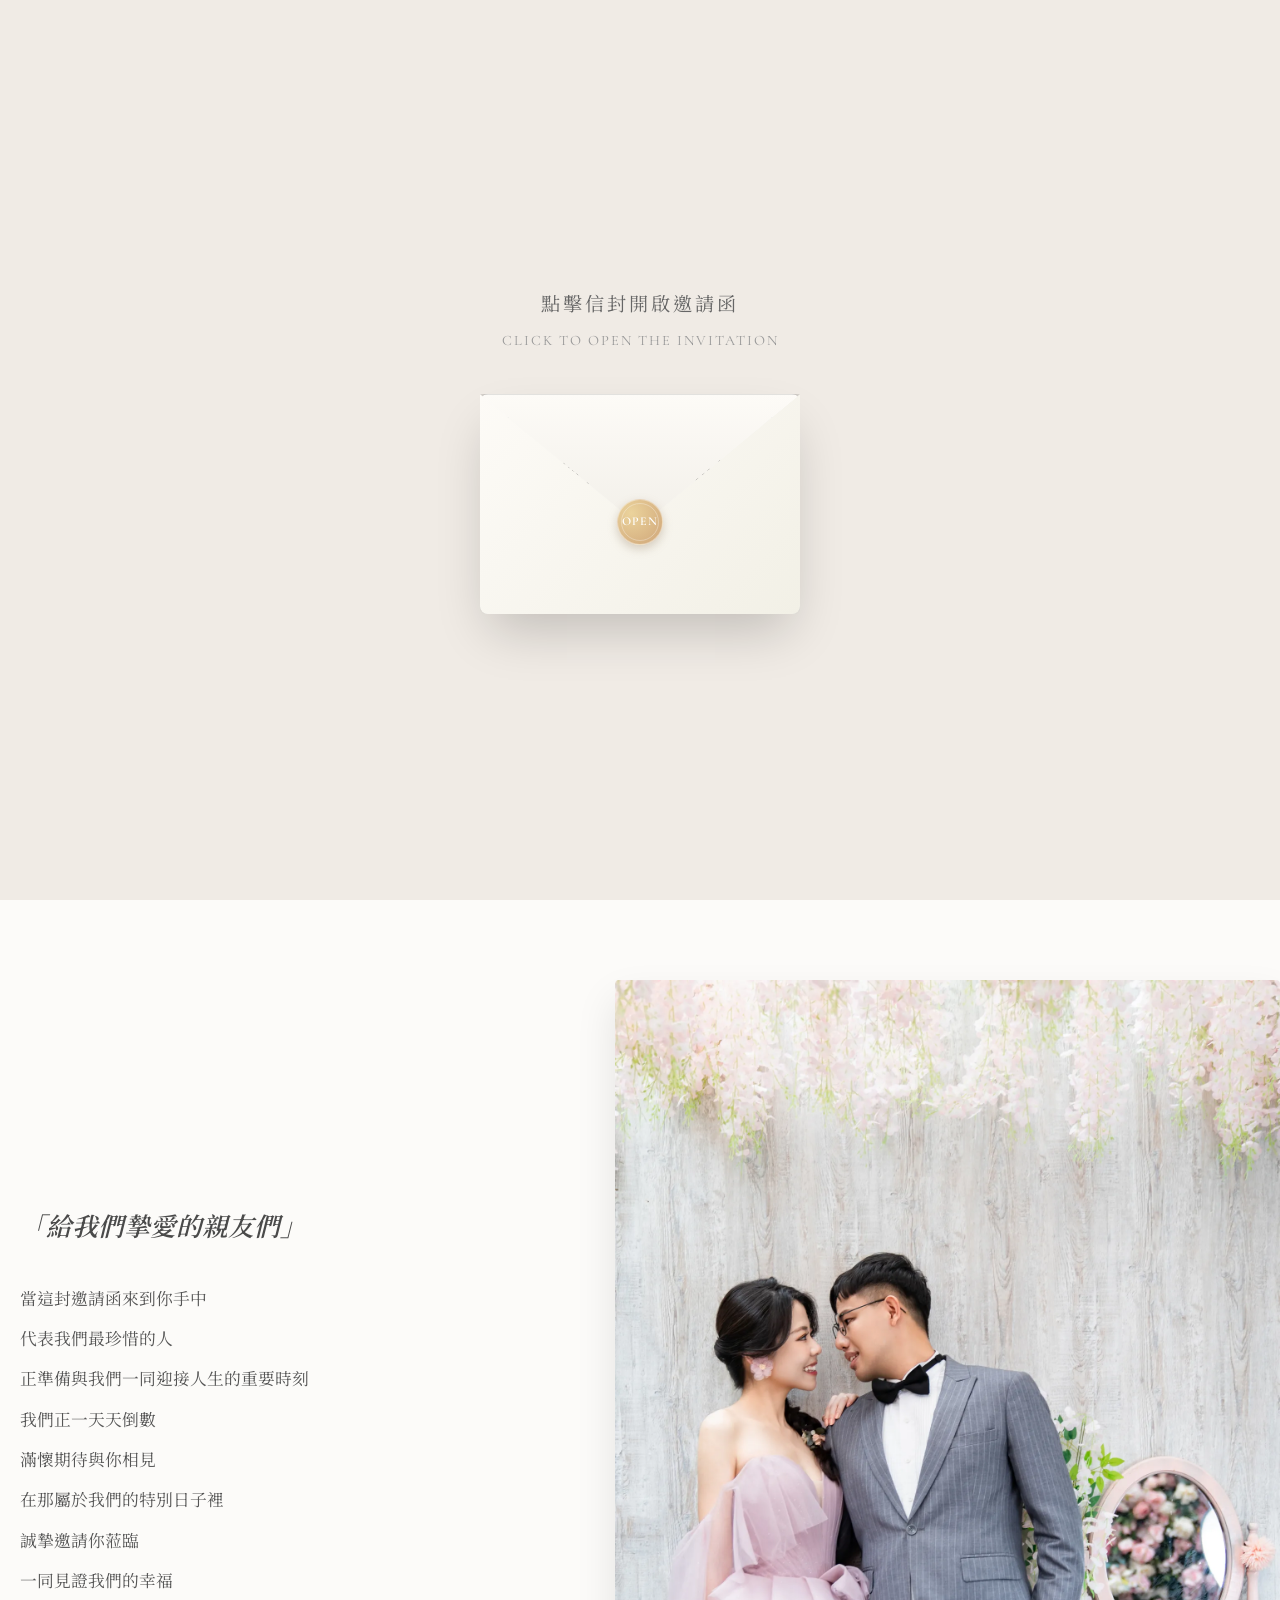
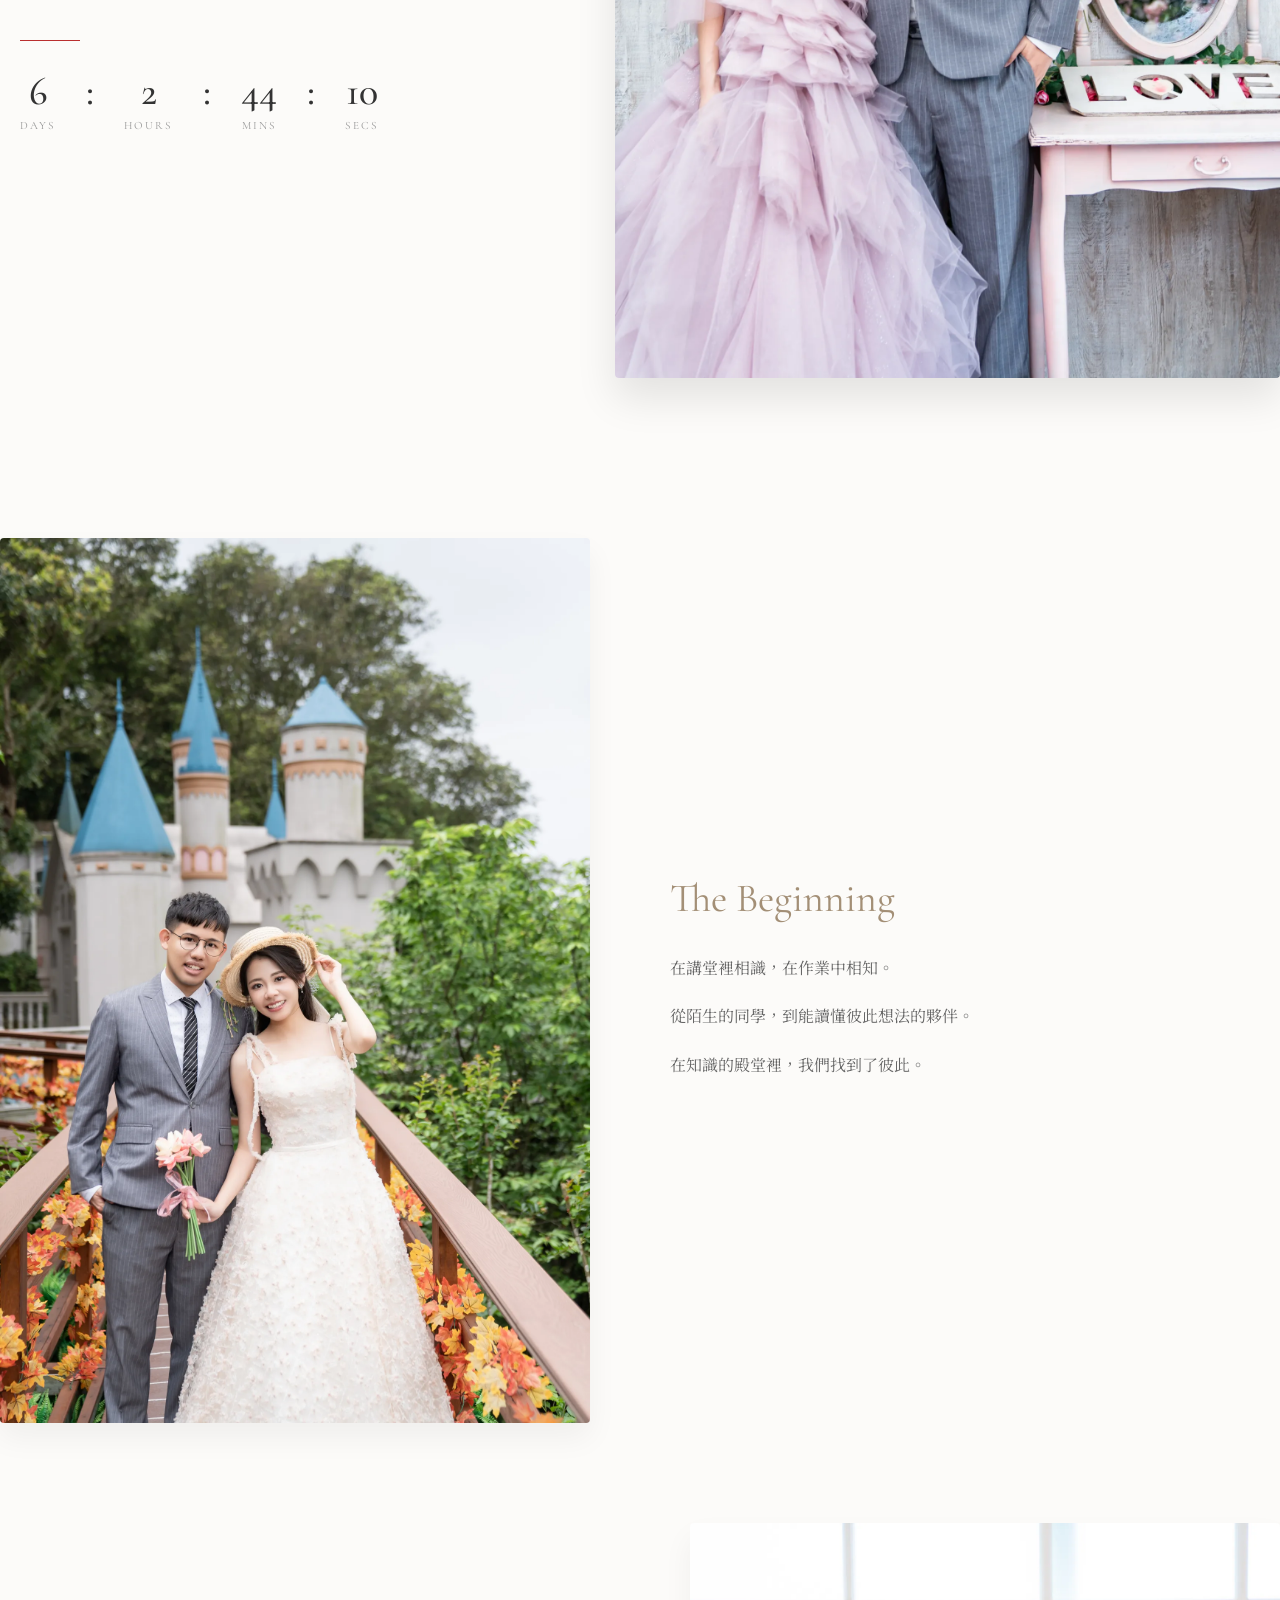
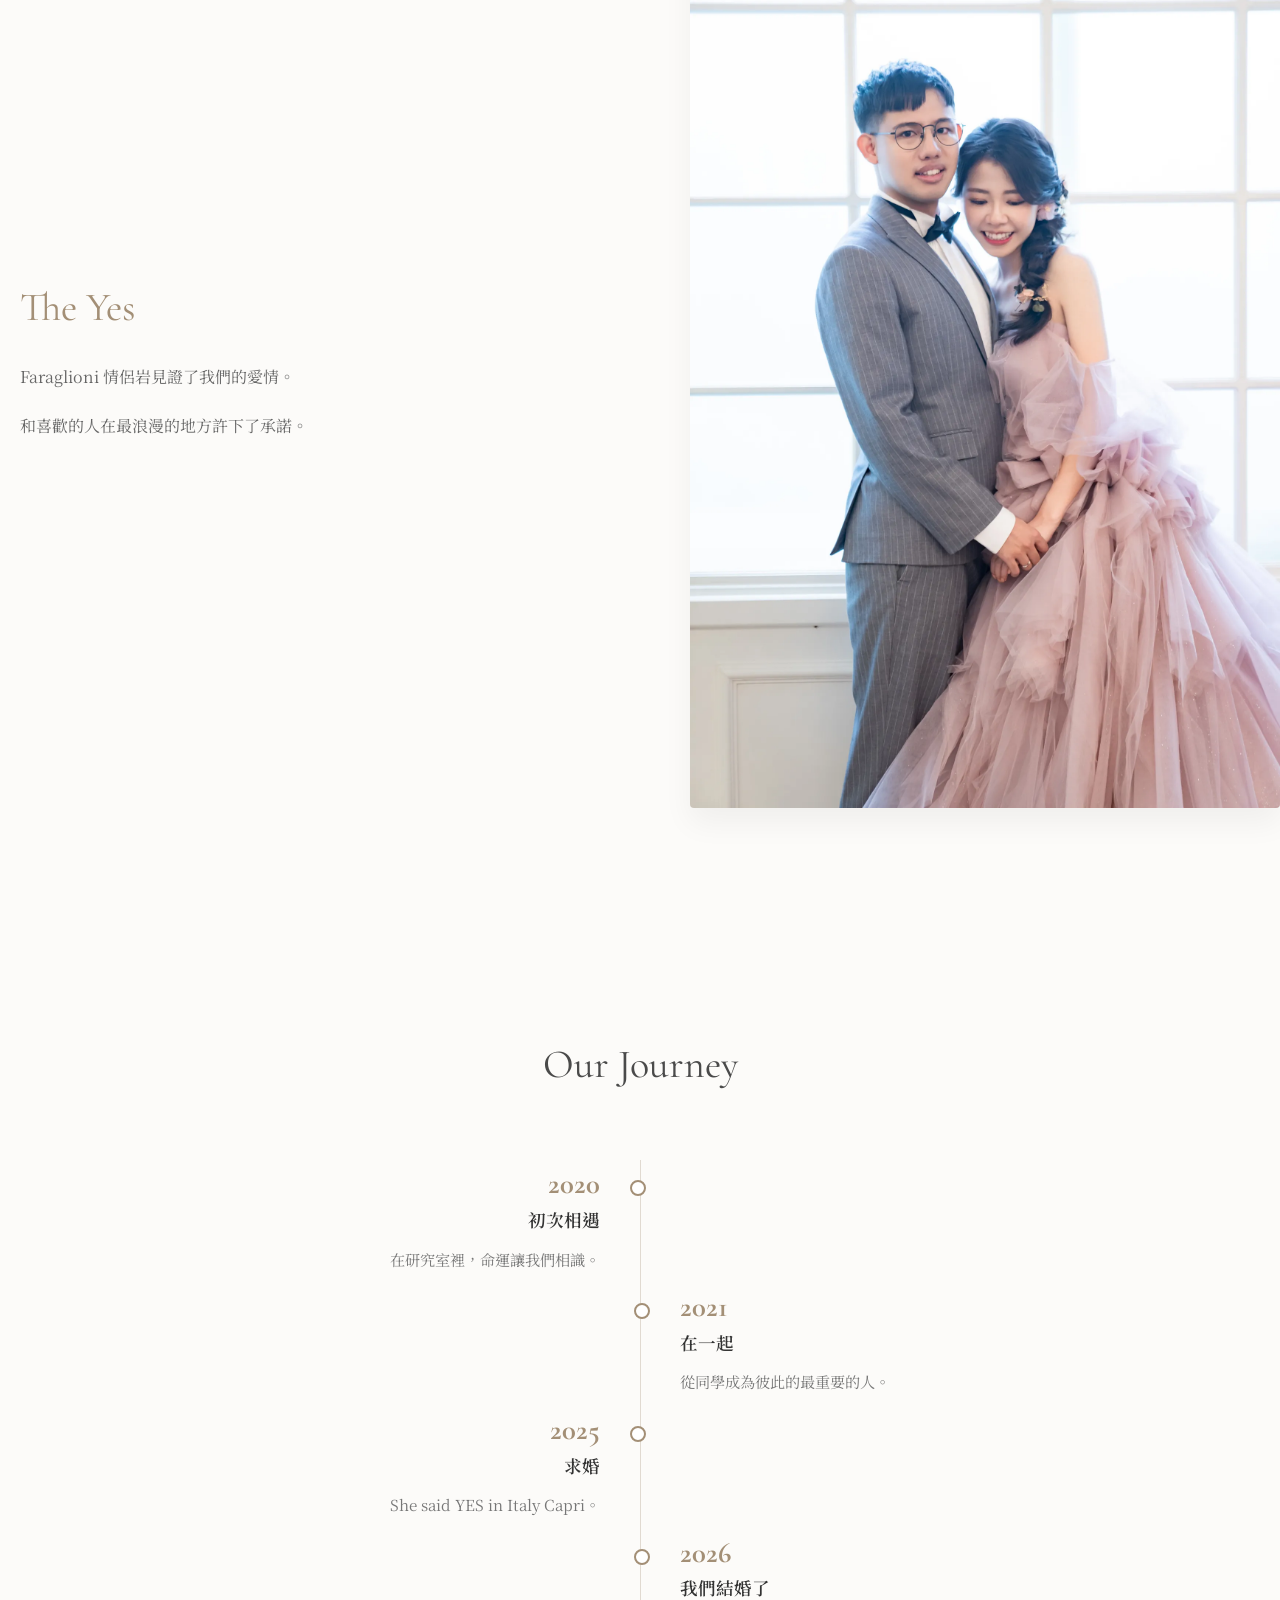
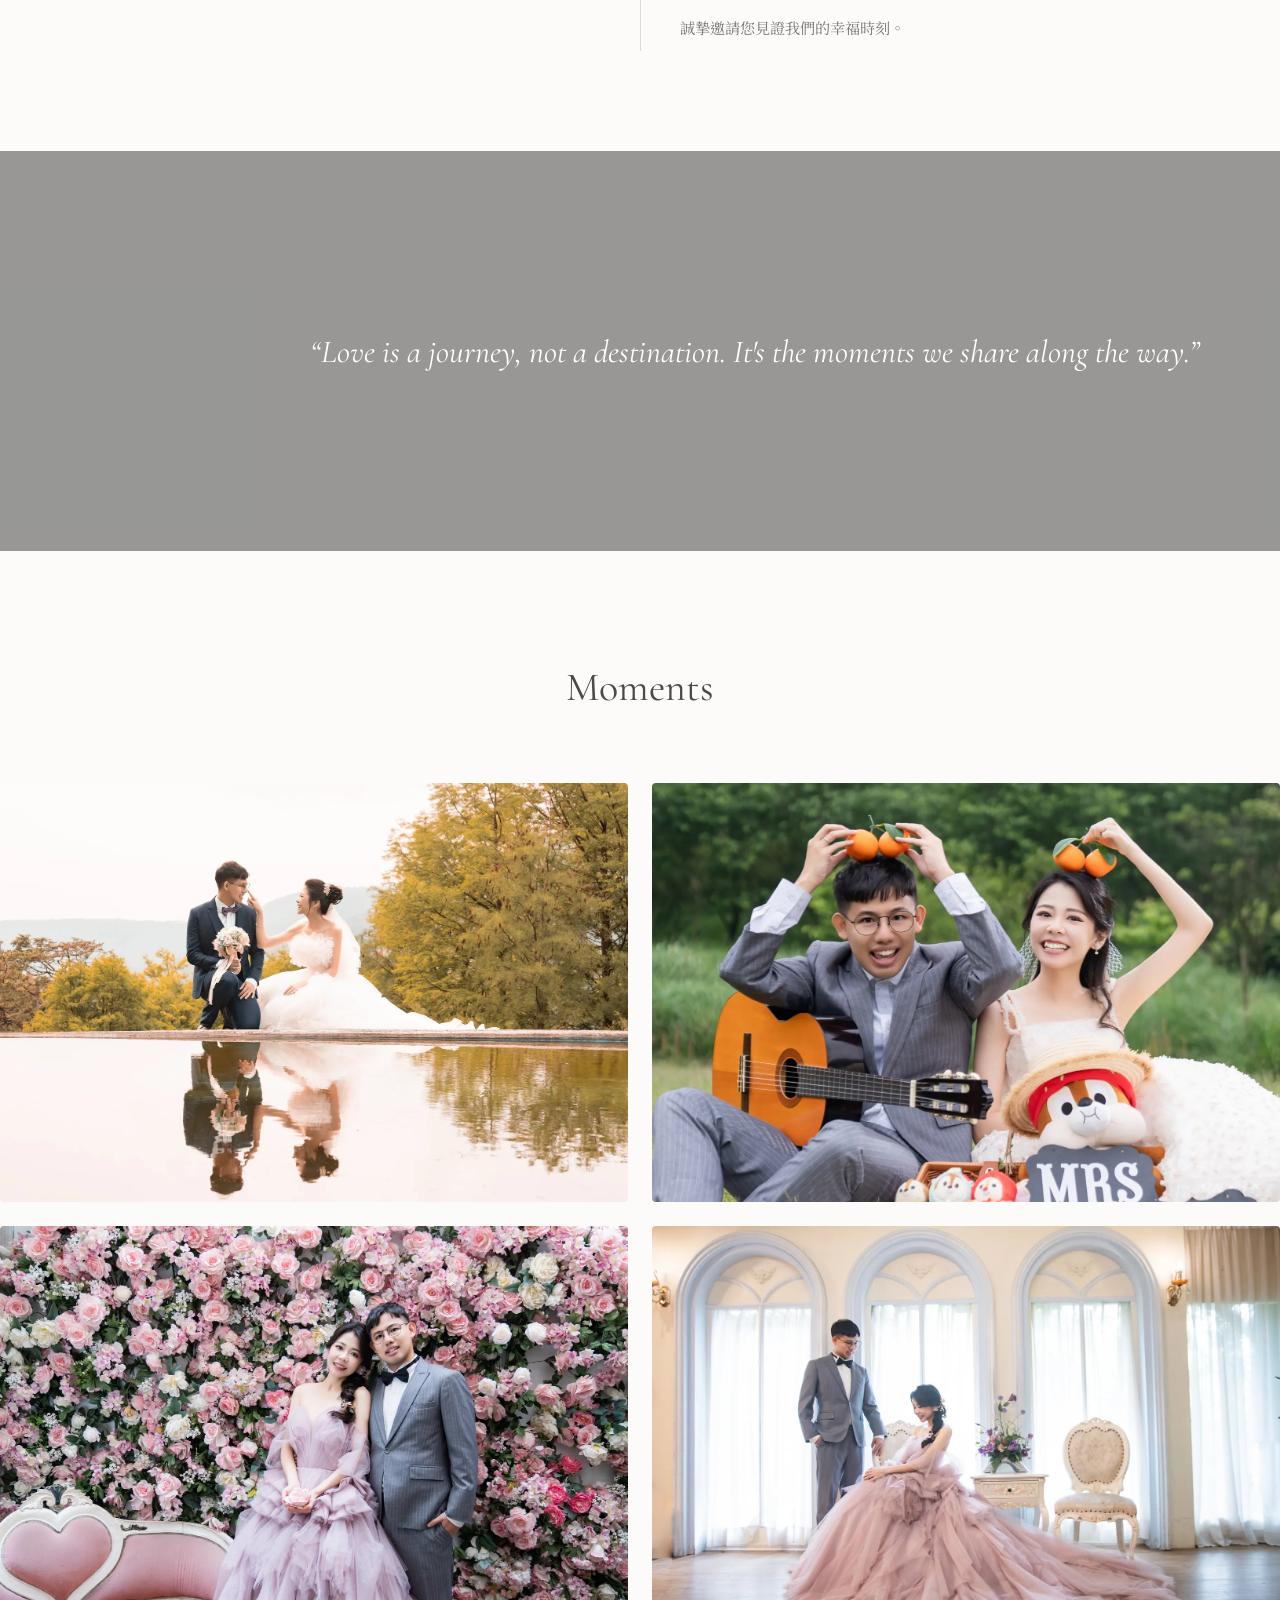
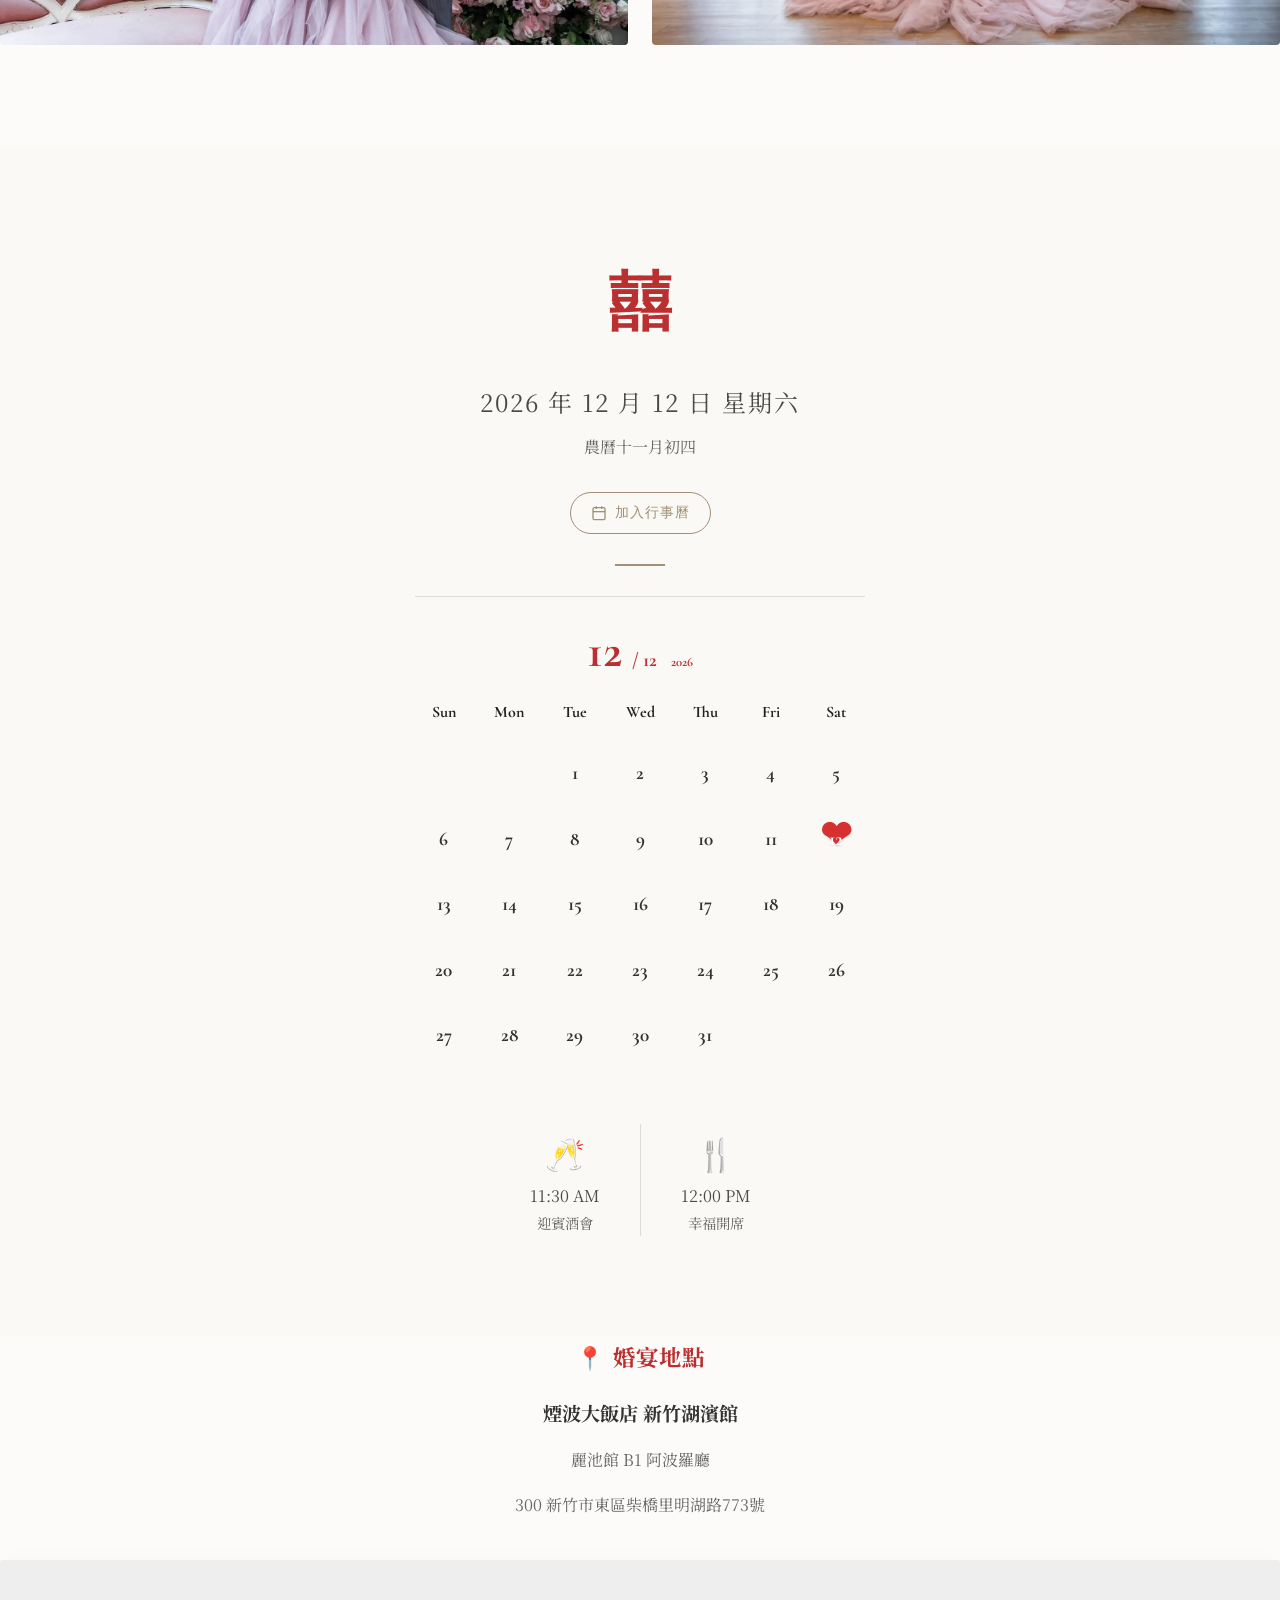
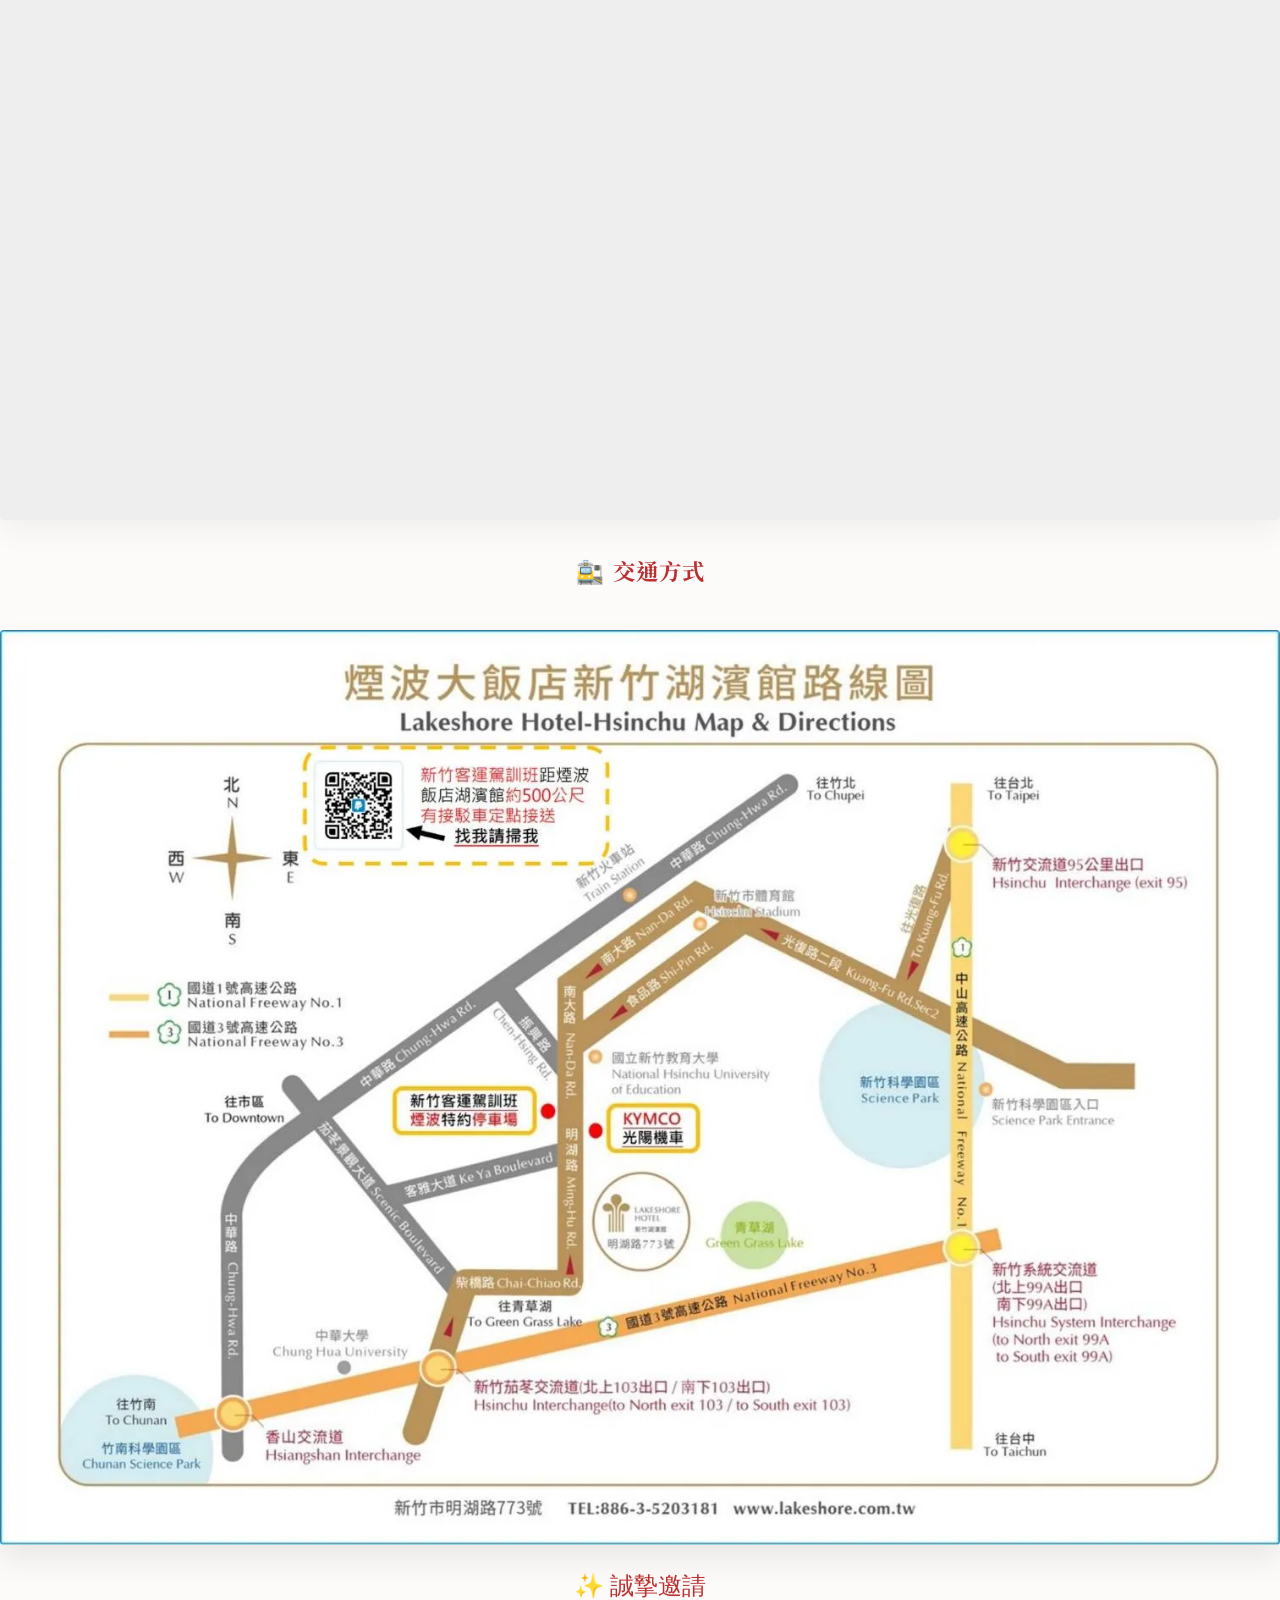
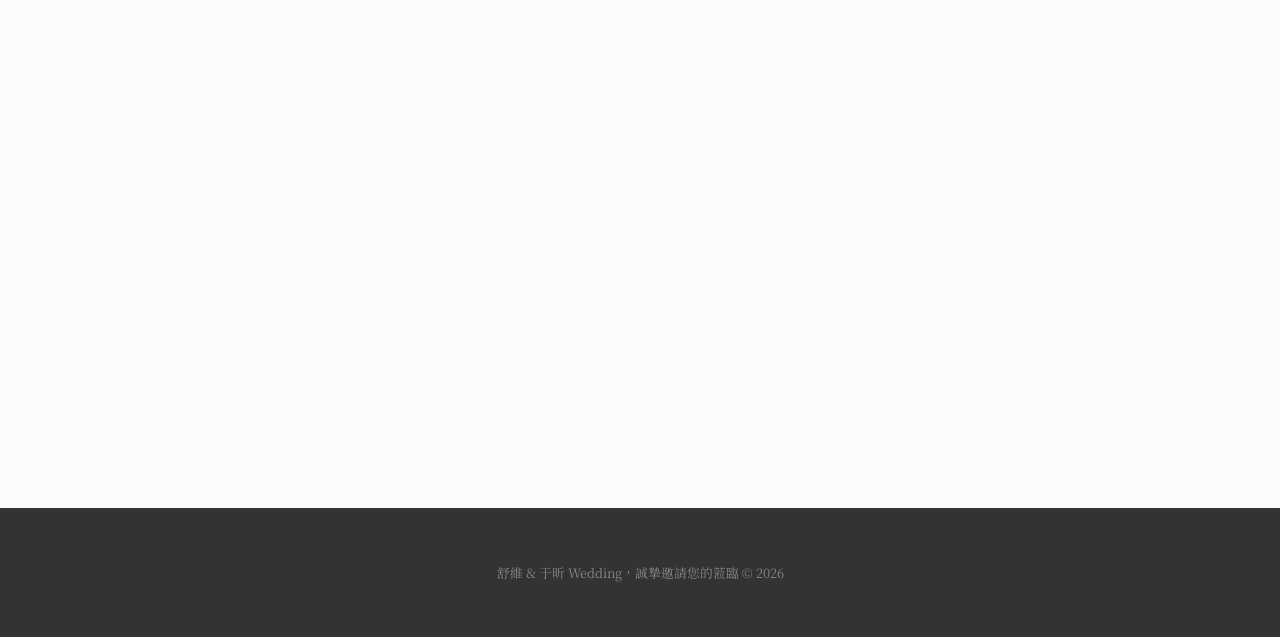
==== index.html @ 83f0d5db "update for phone view" ====
<!DOCTYPE html>
<html lang="zh-Hant">

<head>
  <meta charset="utf-8" />
  <meta name="viewport" content="width=device-width, initial-scale=1, maximum-scale=1" />
  <title>Andy & Cynthia | 2026.12.12</title>
  <!-- Open Graph (LINE 預覽縮圖用) -->
  <meta property="og:title" content="舒維 & 于昕｜婚禮邀請函 2026.12.12" />
  <meta property="og:description" content="誠摯邀請您蒞臨見證我們的幸福。時間：2026/12/12 12:00｜地點：煙波大飯店 新竹湖濱館" />
  <meta property="og:type" content="website" />
  <meta property="og:url" content="https://https://e9710b.github.io/AC_wedding.github.io/#" />
  <meta property="og:image"
    content="https://raw.githubusercontent.com/e9710b/AC_wedding.github.io/main/assets/img/S__44539912_0.webp" />
  <meta property="og:image:width" content="1200" />
  <meta property="og:image:height" content="630" />

  <!-- Optional: Twitter（有些平台也會用到） -->
  <meta name="twitter:card" content="summary_large_image" />

  <!-- 引入高質感字體 -->
  <link rel="preconnect" href="https://fonts.googleapis.com">
  <link rel="preconnect" href="https://fonts.gstatic.com" crossorigin>
  <link
    href="https://fonts.googleapis.com/css2?family=Cormorant+Garamond:ital,wght@0,300;0,400;0,600;0,700;1,400&family=Noto+Serif+TC:wght@300;400;600;700&display=swap"
    rel="stylesheet">

  <style>
    :root {
      --bg-color: #fcfbf9;
      --text-color: #4a4a4a;
      --accent-color: #a38f76;
      --red-accent: #ba2f2f;
      --font-en: 'Cormorant Garamond', serif;
      --font-zh: 'Noto Serif TC', serif;

      /* 信封配色 */
      --env-bg: #f7f5f0;
      /* 珍珠米白 */
      --env-shadow: rgba(163, 143, 118, 0.15);
      --gold-seal: #d4af37;
      /* 金色 */
    }

    * {
      box-sizing: border-box;
    }

    html,
    body {
      margin: 0;
      padding: 0;
      background-color: var(--bg-color);
      color: var(--text-color);
      font-family: var(--font-zh);
      line-height: 1.8;
      overflow-x: hidden;
      scroll-behavior: smooth;
    }

    /* ✅ 自動捲動時關掉 smooth，避免手機不動 */
    html.autoscroll-off-smooth {
      scroll-behavior: auto !important;
    }

    h1,
    h2,
    h3 {
      font-family: var(--font-en);
      margin: 0;
      font-weight: 400;
    }

    img {
      display: block;
      width: 100%;
      height: auto;
      object-fit: cover;
    }

    .container {
      max-width: 1400px;
      margin: 0 auto;
      padding: 0 24px;
      position: relative;
      z-index: 2;
    }

    .text-center {
      text-align: center;
    }

    .fade-up {
      opacity: 0;
      transform: translateY(30px);
      transition: all 1s ease;
    }

    .fade-up.visible {
      opacity: 1;
      transform: translateY(0);
    }

    /* === [信封設計] 線條加強版 === */
    #envelope-overlay {
      position: fixed;
      inset: 0;
      z-index: 9999;
      background: #f0ebe5;
      /* 柔和背景 */
      display: flex;
      flex-direction: column;
      align-items: center;
      justify-content: center;
      transition: opacity 1.2s ease, visibility 1.2s;
    }

    #envelope-overlay.hidden {
      opacity: 0;
      visibility: hidden;
      pointer-events: none;
    }

    /* 指引文字 */
    .click-hint {
      margin-bottom: 40px;
      text-align: center;
      animation: floatHint 2s infinite ease-in-out;
      z-index: 100;
    }

    .click-hint h3 {
      font-family: var(--font-zh);
      font-size: 1.2rem;
      letter-spacing: 3px;
      color: #666;
      margin-bottom: 5px;
      font-weight: 400;
    }

    .click-hint span {
      font-family: var(--font-en);
      font-size: 0.9rem;
      letter-spacing: 2px;
      color: #999;
      text-transform: uppercase;
    }

    /* 信封容器 */
    .modern-env {
      position: relative;
      width: 320px;
      height: 220px;
      cursor: pointer;
      perspective: 1000px;
    }

    /* 信封本體 (背面) */
    .env-back {
      position: absolute;
      bottom: 0;
      width: 100%;
      height: 100%;
      background: #fff;
      border-radius: 8px;
      /* 加深陰影，讓信封本體浮起來 */
      box-shadow: 0 25px 50px -10px rgba(0, 0, 0, 0.2);
      border: 1px solid #e0e0e0;
    }

    /* 內卡 (預覽) */
    .env-card {
      position: absolute;
      left: 10px;
      right: 10px;
      bottom: 10px;
      height: 85%;
      background: #faf9f6;
      border: 1px solid #ddd;
      display: flex;
      flex-direction: column;
      align-items: center;
      justify-content: flex-start;
      padding-top: 30px;
      z-index: 5;
      transition: transform 0.8s ease 0.4s;
    }

    .env-card-text {
      font-family: var(--font-en);
      font-size: 1.8rem;
      color: #333;
    }

    /* 信封口袋 (前面) */
    .env-front {
      position: absolute;
      bottom: 0;
      left: 0;
      width: 100%;
      height: 100%;
      background: var(--env-bg);
      clip-path: polygon(0 0, 50% 60%, 100% 0, 100% 100%, 0 100%);
      z-index: 10;
      border-radius: 0 0 8px 8px;
      background: linear-gradient(135deg, #fdfbf7 0%, #f2f0e6 100%);
      /* [修改] 加上 Drop Shadow 讓口袋邊緣清楚 */
      filter: drop-shadow(0 -1px 1px rgba(0, 0, 0, 0.1));
    }

    /* 信封蓋 (可翻轉) */
    .env-flap {
      position: absolute;
      top: 0;
      left: 0;
      width: 100%;
      height: 100%;
      background: linear-gradient(to bottom, #fdfbf7, #ebe8e0);
      clip-path: polygon(0 0, 100% 0, 50% 60%);
      transform-origin: top;
      transition: transform 0.6s ease-in-out, z-index 0.6s;
      z-index: 20;
      border-radius: 8px 8px 0 0;

      /* [修改] 關鍵：這裡加強了陰影，模擬邊框線條 */
      filter: drop-shadow(0 0 1px rgba(0, 0, 0, 0.3)) drop-shadow(0 5px 10px rgba(0, 0, 0, 0.15));
    }

    /* 蓋子上緣加一條實線，避免頂部看不清楚 */
    .env-flap::after {
      content: '';
      position: absolute;
      top: 0;
      left: 0;
      right: 0;
      height: 1px;
      background: rgba(0, 0, 0, 0.1);
    }

    /* 金色封蠟 */
    .gold-seal {
      position: absolute;
      top: 58%;
      left: 50%;
      transform: translate(-50%, -50%);
      width: 46px;
      height: 46px;
      background: radial-gradient(circle at 30% 30%, #ebd39c, #cfa578);
      border-radius: 50%;
      box-shadow: 0 4px 10px rgba(163, 143, 118, 0.4);
      z-index: 30;
      display: flex;
      align-items: center;
      justify-content: center;
      color: #fff;
      font-family: var(--font-en);
      font-weight: 600;
      font-size: 12px;
      letter-spacing: 1px;
      transition: opacity 0.4s;
      border: 1px solid rgba(255, 255, 255, 0.4);
    }

    .gold-seal::after {
      content: '';
      position: absolute;
      inset: 3px;
      border: 1px solid rgba(255, 255, 255, 0.3);
      border-radius: 50%;
    }

    /* 開啟動畫狀態 */
    .modern-env.open .env-flap {
      transform: rotateX(180deg);
      z-index: 1;
    }

    .modern-env.open .gold-seal {
      opacity: 0;
      pointer-events: none;
    }

    .modern-env.open .env-card {
      transform: translateY(-120px);
      z-index: 15;
    }

    .modern-env:hover .gold-seal {
      transform: translate(-50%, -50%) scale(1.1);
      transition: 0.3s;
    }

    @keyframes floatHint {

      0%,
      100% {
        transform: translateY(0);
      }

      50% {
        transform: translateY(-5px);
      }
    }


    /* === 2. Hero 主視覺 === */
    .hero {
      position: relative;
      height: 100vh;
      width: 100%;
      display: flex;
      align-items: center;
      justify-content: center;
      overflow: hidden;
      color: #F5F2ED;
    }

    .hero-bg {
      position: absolute;
      inset: 0;
      background-image: url('assets/img/S__44539912_0.webp');
      background-size: cover;
      background-position: center;
      filter: brightness(1);
      transform: scale(1.1);
      transition: transform 10s ease;
      z-index: 0;
    }

    .hero.active .hero-bg {
      transform: scale(1);
    }

    .hero-content {
      position: relative;
      z-index: 2;
      text-align: center;
      opacity: 0;
      transform: translateY(30px);
      transition: opacity 1.5s ease, transform 1.5s ease;
      padding-left: 0px;
      padding-top: 350px;
    }

    .hero.active .hero-content {
      opacity: 1;
      transform: translateY(0);
    }

    .hero-title {
      transform: translateY(90px);
      font-size: clamp(3.5rem, 8vw, 6rem);
      font-family: var(--font-en);
      line-height: 1.1;
      margin-bottom: 14px;
      text-shadow: 0 4px 15px rgba(0, 0, 0, 0.5);
    }

    .hero-subtitle {
      transform: translateY(90px);
      font-family: var(--font-en);
      font-style: italic;
      font-size: 3.1rem;
      letter-spacing: 0.2em;
      margin-top: 4px;
      margin-bottom: 10px;
      opacity: 0.85;
    }

    .hero-subtitle::before {
      content: "";
      position: absolute;
      inset: -40px -60px;
      /* 包住文字但留呼吸感 */
      background: rgba(0, 0, 0, 0.25);
      filter: blur(30px);
      z-index: -1;
    }

    .hero-date-line {
      transform: translateY(90px);
      font-size: 1.2rem;
      letter-spacing: 0.3em;
      font-family: var(--font-en);
      text-transform: uppercase;
      border-top: 1px solid rgba(255, 255, 255, 0.7);
      padding-top: 10px;
      display: inline-block;
      margin-top: 8px;
    }

    .hero-date-line::before {
      content: "";
      position: absolute;
      inset: -40px -60px;
      /* 包住文字但留呼吸感 */
      background: rgba(0, 0, 0, 0.25);
      filter: blur(30px);
      z-index: -1;
    }

    /* === 3. Intro Section === */
    .intro-section {
      min-height: 100vh;
      display: flex;
      align-items: center;
      justify-content: center;
      padding: 80px 0;
    }

    .intro-grid {
      display: grid;
      grid-template-columns: 1fr 1.2fr;
      gap: 60px;
      align-items: center;
      width: 100%;
    }

    @media(max-width: 900px) {
      .intro-grid {
        grid-template-columns: 1fr;
        gap: 40px;
      }

      .intro-section {
        padding-top: 80px;
        align-items: flex-start;
      }

      .intro-text-col {
        text-align: center;
        order: 1;
      }

      .intro-img-wrap {
        order: 2;
      }
    }

    .intro-img-wrap {
      position: relative;
      border-radius: 4px;
      overflow: hidden;
      box-shadow: 0 20px 40px rgba(0, 0, 0, 0.1);
    }

    .intro-text-col {
      padding: 20px;
    }

    .intro-title {
      font-size: 1.6rem;
      font-style: italic;
      margin-bottom: 30px;
      font-family: var(--font-zh);
      font-weight: 600;
    }

    .intro-body {
      font-size: 1.05rem;
      line-height: 2.4;
      color: #555;
      margin-bottom: 40px;
    }

    .countdown-divider {
      width: 60px;
      height: 1px;
      background: var(--red-accent);
      margin: 30px 0;
    }

    @media(max-width: 900px) {
      .countdown-divider {
        margin: 30px auto;
      }
    }

    .countdown-wrap {
      display: flex;
      gap: 30px;
      margin-bottom: 20px;
    }

    @media(max-width: 900px) {
      .countdown-wrap {
        justify-content: center;
      }
    }

    .cd-item {
      text-align: center;
      font-family: var(--font-en);
    }

    .cd-number {
      font-size: 2.5rem;
      line-height: 1;
      color: #333;
      font-weight: 500;
    }

    .cd-label {
      font-size: 0.7rem;
      letter-spacing: 2px;
      color: #999;
      text-transform: uppercase;
      margin-top: 5px;
    }

    /* [NEW] Add to Calendar Button Style */
    .calendar-btn {
      display: inline-flex;
      align-items: center;
      gap: 8px;
      padding: 8px 20px;
      background-color: transparent;
      border: 1px solid var(--accent-color);
      color: var(--accent-color);
      font-family: var(--font-en);
      font-size: 0.85rem;
      letter-spacing: 1px;
      border-radius: 50px;
      text-transform: uppercase;
      text-decoration: none;
      cursor: pointer;
      transition: all 0.3s;
      margin-top: 15px;
    }

    .calendar-btn:hover {
      background-color: var(--accent-color);
      color: #fff;
    }

    .calendar-btn svg {
      width: 16px;
      height: 16px;
    }

    /* === 4. Story Section === */
    .story-section {
      padding: 80px 0;
    }

    .story-row {
      display: flex;
      align-items: center;
      gap: 60px;
      margin-bottom: 100px;
    }

    .story-row.reverse {
      flex-direction: row-reverse;
    }

    .story-img-col {
      flex: 1;
    }

    .story-img-col img {
      width: 100%;
      border-radius: 4px;
      box-shadow: 0 15px 30px rgba(0, 0, 0, 0.05);
      transition: transform 0.6s ease;
    }

    .story-img-col:hover img {
      transform: scale(1.02);
    }

    .story-text-col {
      flex: 1;
      padding: 0 20px;
    }

    .story-text-col h3 {
      font-family: var(--font-en);
      font-size: 2.5rem;
      color: var(--accent-color);
      margin-bottom: 20px;
    }

    .story-text-col p {
      font-size: 1rem;
      color: #666;
      margin-bottom: 20px;
      text-align: justify;
    }

    @media(max-width: 768px) {

      .story-row,
      .story-row.reverse {
        flex-direction: column;
        gap: 40px;
        margin-bottom: 80px;
      }

      /* ✅ 讓手機版 Story 永遠是：文字在上、照片在下 */
      .story-row .story-text-col,
      .story-row.reverse .story-text-col {
        order: 1;
      }

      .story-row .story-img-col,
      .story-row.reverse .story-img-col {
        order: 2;
      }

      .story-text-col {
        text-align: center;
        padding: 0;
      }

      .story-text-col p {
        text-align: center;
      }
    }


    /* === 5. Timeline Section === */
    .timeline-section {
      padding: 40px 0 100px 0;
    }

    .section-title-center {
      text-align: center;
      font-family: var(--font-en);
      font-size: 2.5rem;
      color: var(--text-color);
      margin-bottom: 60px;
    }

    .timeline {
      position: relative;
      max-width: 800px;
      margin: 0 auto;
    }

    .timeline::after {
      content: '';
      position: absolute;
      width: 1px;
      background-color: var(--accent-color);
      top: 0;
      bottom: 0;
      left: 50%;
      margin-left: -0.5px;
      opacity: 0.3;
    }

    .timeline-item {
      padding: 10px 40px;
      position: relative;
      background-color: inherit;
      width: 50%;
    }

    .timeline-item.left {
      left: 0;
      text-align: right;
    }

    .timeline-item.right {
      left: 50%;
      text-align: left;
    }

    .timeline-item::after {
      content: '';
      position: absolute;
      width: 12px;
      height: 12px;
      right: -6px;
      background-color: #fff;
      border: 2px solid var(--accent-color);
      top: 20px;
      border-radius: 50%;
      z-index: 1;
    }

    .timeline-item.right::after {
      left: -6px;
    }

    .timeline-content h4 {
      font-family: var(--font-en);
      font-size: 1.8rem;
      margin: 0;
      color: var(--accent-color);
      line-height: 1;
    }

    .timeline-content h5 {
      font-family: var(--font-zh);
      font-size: 1.1rem;
      margin: 5px 0 10px 0;
      font-weight: 600;
      color: #333;
    }

    .timeline-content p {
      font-size: 0.95rem;
      color: #777;
      margin: 0;
    }

    @media (max-width: 600px) {
      .timeline::after {
        left: 20px;
      }

      .timeline-item {
        width: 100%;
        padding-left: 50px;
        padding-right: 25px;
        text-align: left;
      }

      .timeline-item.left {
        text-align: left;
      }

      .timeline-item.right {
        left: 0%;
      }

      .timeline-item::after {
        left: 14px;
      }

      .timeline-item.right::after {
        left: 14px;
      }
    }

    /* === 6. Parallax Quote === */
    .parallax-quote {
      position: relative;
      height: 400px;
      background-image: url('https://images.unsplash.com/photo-1522673607200-1645062cd958?auto=format&fit=crop&w=1600&q=80');
      background-size: cover;
      background-attachment: fixed;
      background-position: center;
      display: flex;
      align-items: center;
      justify-content: center;
      color: #fff;
    }

    .parallax-overlay {
      position: absolute;
      inset: 0;
      background: rgba(0, 0, 0, 0.4);
    }

    .quote-content {
      position: relative;
      z-index: 2;
      text-align: center;
      max-width: 700px;
      padding: 20px;
    }

    .quote-text {
      font-family: var(--font-en);
      font-size: 2rem;
      font-style: italic;
      line-height: 1.6;
      white-space: nowrap;
    }

    @media (max-width: 768px) {
      .quote-text {
        white-space: normal;
        /* 📱 手機恢復自動換行 */
      }
    }

    /* === 7. Moments Gallery === */
    .moments-section {
      padding: 100px 0;
    }

    .moments-grid {
      display: grid;
      grid-template-columns: repeat(3, 1fr);
      gap: 20px;
    }

    .moment-item {
      overflow: hidden;
      border-radius: 4px;
    }

    .moment-item img {
      width: 100%;
      height: 100%;
      object-fit: cover;
      transition: transform 0.8s ease;
      aspect-ratio: 2/3;
    }

    .moment-item:hover img {
      transform: scale(1.1);
    }

    @media(max-width: 768px) {
      .moments-grid {
        grid-template-columns: 1fr;
      }
    }


    /* === 8. 日曆與資訊 (粗體 + 跳動愛心) === */
    .details-section {
      text-align: center;
      padding: 100px 0;
      background: #faf9f6;
    }

    .double-happiness {
      font-size: 4rem;
      color: var(--red-accent);
      font-weight: bold;
      margin-bottom: 20px;
      font-family: "Microsoft JhengHei", sans-serif;
    }

    .date-large {
      font-size: 1.5rem;
      letter-spacing: 2px;
      margin-bottom: 10px;
    }

    .lunar-date {
      font-size: 1rem;
      color: #666;
      margin-bottom: 10px;
    }

    /* 減少底部 margin */

    .calendar-wrapper {
      max-width: 450px;
      margin: 0 auto;
      border-top: 1px solid #ddd;
      padding-top: 30px;
      margin-bottom: 60px;
    }

    .cal-header {
      display: flex;
      align-items: baseline;
      gap: 10px;
      margin-bottom: 20px;
      justify-content: center;
    }

    .cal-month {
      font-size: 3rem;
      color: var(--red-accent);
      font-family: var(--font-en);
      line-height: 1;
      font-weight: bold;
    }

    .cal-year {
      font-size: 1.2rem;
      color: var(--red-accent);
      font-family: var(--font-en);
      font-weight: bold;
    }

    .cal-grid {
      display: grid;
      grid-template-columns: repeat(7, 1fr);
      gap: 8px;
      text-align: center;
    }

    /* 粗體設定 */
    .cal-head {
      color: #222;
      font-size: 1rem;
      margin-bottom: 10px;
      font-family: var(--font-en);
      font-weight: 700;
    }

    .cal-day {
      aspect-ratio: 1;
      display: flex;
      align-items: center;
      justify-content: center;
      font-family: var(--font-en);
      font-size: 1.2rem;
      color: #333;
      font-weight: 700;
    }

    @keyframes heartbeat {
      0% {
        transform: scale(1);
      }

      15% {
        transform: scale(1.15);
      }

      30% {
        transform: scale(1);
      }

      45% {
        transform: scale(1.15);
      }

      60% {
        transform: scale(1);
      }

      100% {
        transform: scale(1);
      }
    }

    .cal-day.heart {
      position: relative;
      color: #fff !important;
      font-weight: bold;
      z-index: 1;
      text-shadow: 0 1px 2px rgba(0, 0, 0, 0.1);
    }

    .cal-day.heart::before {
      content: '❤';
      position: absolute;
      inset: 0;
      display: flex;
      align-items: center;
      justify-content: center;
      color: #d63031;
      font-size: 2.4rem;
      opacity: 1;
      z-index: -1;
      padding-bottom: 4px;
      animation: heartbeat 1.3s infinite ease-in-out;
    }

    /* === 9. 地圖 & 交通 === */
    .map-section {
      padding-bottom: 80px;
      padding-top: 80px;
    }

    .location-grid {
      display: grid;
      grid-template-columns: 1fr 1fr;
      gap: 40px;
      margin-bottom: 40px;
      text-align: left;
    }

    @media(max-width: 768px) {
      .location-grid {
        grid-template-columns: 1fr;
        gap: 30px;
      }
    }

    .loc-title {
      font-family: var(--font-zh);
      font-size: 1.4rem;
      color: var(--red-accent);
      margin-bottom: 15px;
      font-weight: 700;
      letter-spacing: 1px;
    }

    .loc-name {
      font-size: 1.2rem;
      font-weight: 700;
      margin-bottom: 5px;
      color: #333;
    }

    .loc-detail,
    .loc-addr {
      color: #666;
      margin-bottom: 5px;
      font-size: 1rem;
    }

    .transport-list {
      list-style: none;
      padding: 0;
      margin: 0;
    }

    .transport-list li {
      margin-bottom: 12px;
      color: #555;
      padding-left: 0;
      line-height: 1.6;
    }

    .transport-list strong {
      color: #333;
      font-weight: 700;
      margin-right: 5px;
    }

    .map-wrap {
      width: 100%;
      max-width: 1400px;
      /* ✅ 左右縮小的關鍵 */
      margin: 0 auto;
      /* ✅ 水平置中 */
      height: 560px;
      background: #eee;
      filter: grayscale(0%);
      box-shadow: 0 10px 30px rgba(0, 0, 0, 0.05);
      border-radius: 4px;
      overflow: hidden;
    }

    @media(max-width: 768px) {
      .map-wrap {
        max-width: 100%;
        height: 260px;
      }
    }

    .map-wrap iframe {
      width: 100%;
      height: 100%;
      border: 0;
    }

    /* === 控制項 === */
    .controls {
      position: fixed;
      bottom: 30px;
      right: 30px;
      z-index: 100;
      display: flex;
      flex-direction: column;
      gap: 15px;
      align-items: center;
    }

    .music-disc {
      width: 50px;
      height: 50px;
      background: #222;
      border-radius: 50%;
      border: 2px solid var(--accent-color);
      display: flex;
      align-items: center;
      justify-content: center;
      cursor: pointer;
      box-shadow: 0 5px 15px rgba(0, 0, 0, 0.2);
    }

    .music-disc svg {
      width: 20px;
      color: #fff;
    }

    .music-disc.playing {
      animation: spin 4s linear infinite;
    }

    .music-disc.paused {
      animation: none;
      opacity: 0.7;
    }

    .scroll-btn {
      font-size: 10px;
      font-family: var(--font-en);
      letter-spacing: 1px;
      color: #333;
      background: rgba(255, 255, 255, 0.8);
      padding: 4px 8px;
      border-radius: 4px;
      cursor: pointer;
      text-transform: uppercase;
      border: 1px solid #ccc;
    }

    .scroll-btn.active {
      background: var(--accent-color);
      color: #fff;
      border-color: transparent;
    }

    @keyframes spin {
      100% {
        transform: rotate(360deg);
      }
    }

    footer {
      text-align: center;
      padding: 40px;
      background: #333;
      color: #888;
      font-size: 0.8rem;
    }

    /* === [NEW] 自訂彈窗樣式 (取代醜醜的 alert) === */
    .modal-overlay {
      position: fixed;
      inset: 0;
      z-index: 99999;
      background: rgba(0, 0, 0, 0.6);
      display: flex;
      align-items: center;
      justify-content: center;
      opacity: 0;
      pointer-events: none;
      transition: opacity 0.3s;
      padding: 20px;
    }

    .modal-overlay.active {
      opacity: 1;
      pointer-events: auto;
    }

    .modal-box {
      background: #fff;
      max-width: 400px;
      width: 100%;
      padding: 30px 25px;
      border-radius: 8px;
      text-align: center;
      box-shadow: 0 10px 25px rgba(0, 0, 0, 0.2);
      transform: translateY(20px);
      transition: transform 0.3s;
      border-top: 4px solid var(--red-accent);
      /* 配合您的紅色系 */
    }

    .modal-overlay.active .modal-box {
      transform: translateY(0);
    }

    .modal-title {
      font-family: var(--font-zh);
      font-size: 1.25rem;
      font-weight: 700;
      color: #333;
      margin-bottom: 15px;
    }

    .modal-text {
      font-size: 1rem;
      color: #666;
      line-height: 1.6;
      margin-bottom: 25px;
      text-align: left;
    }

    .modal-text ul {
      padding-left: 20px;
      margin: 10px 0;
    }

    .modal-text li {
      margin-bottom: 5px;
    }

    .modal-btn {
      background: var(--accent-color);
      color: #fff;
      border: none;
      padding: 10px 30px;
      font-size: 1rem;
      border-radius: 50px;
      cursor: pointer;
      transition: 0.3s;
      font-family: var(--font-zh);
    }

    .modal-btn:hover {
      background: #8e7c65;
    }

    /* Hero 手機版 */
    @media (max-width: 768px) {
      .hero-content {
        position: absolute;
        left: 20px;
        right: 20px;
        bottom: 16vh;
        width: auto;
        padding: 0;
      }

      .hero-title {
        font-size: clamp(2.2rem, 10vw, 3rem);
        line-height: 1.1;
        margin-bottom: 10px;
        transform: none;
      }

      .hero-subtitle {
        font-size: clamp(1.4rem, 7vw, 1.8rem);
        letter-spacing: 0.12em;
        margin: 4px 0 8px;
        transform: none;
      }

      .hero-date-line {
        font-size: clamp(0.75rem, 3.5vw, 0.9rem);
        letter-spacing: 0.18em;
        padding-top: 7px;
        margin-top: 6px;
        transform: none;
      }
    }
  </style>
</head>

<body>

  <!-- 信封 (Modern + High Contrast Shadow) -->
  <div id="envelope-overlay">
    <div class="click-hint">
      <h3>點擊信封開啟邀請函</h3>
      <span>Click to open the invitation</span>
    </div>

    <div class="modern-env" onclick="openEnvelope()">
      <div class="env-back"></div>
      <div class="env-card">
        <div class="env-card-text">舒維 ❤️ 于昕</div>
        <div style="font-size:1.5rem; letter-spacing:2px; color:#888; margin-top:5px;">我們要結婚啦</div>
      </div>
      <div class="env-front"></div>
      <div class="env-flap"></div>
      <div class="gold-seal">OPEN</div>
    </div>
  </div>

  <audio id="bg-music" loop>
    <!-- 請確認您的音樂路徑是否正確 -->
    <source src="assets/Belong_Together.mp3" type="audio/mp3">
  </audio>

  <div class="controls">
    <div class="scroll-btn" id="scroll-toggle" onclick="toggleAutoScrollManually()">Auto Scroll</div>
    <div class="music-disc paused" id="music-toggle" onclick="toggleMusic()">
      <svg viewBox="0 0 24 24" fill="none" stroke="currentColor" stroke-width="2">
        <path d="M9 18V5l12-2v13"></path>
        <circle cx="6" cy="18" r="3"></circle>
        <circle cx="18" cy="16" r="3"></circle>
      </svg>
    </div>
  </div>

  <!-- Hero -->
  <header class="hero" id="hero">
    <div class="hero-bg"></div>
    <div class="hero-content">
      <h1 class="hero-title">舒維 & 于昕</h1>
      <div class="hero-subtitle">Our Wedding</div>
      <div class="hero-date-line">DECEMBER 12, 2026</div>
    </div>
  </header>

  <!-- Intro -->
  <section class="container intro-section fade-up" id="intro">
    <div class="intro-grid">
      <div class="intro-text-col">
        <div class="intro-title">「給我們摯愛的親友們」</div>
        <div class="intro-body">
          當這封邀請函來到你手中<br>
          代表我們最珍惜的人<br>
          正準備與我們一同迎接人生的重要時刻<br>
          我們正一天天倒數<br>
          滿懷期待與你相見<br>
          在那屬於我們的特別日子裡<br>
          誠摯邀請你蒞臨<br>
          一同見證我們的幸福
        </div>
        <div class="countdown-divider"></div>
        <div class="countdown-wrap">
          <div class="cd-item">
            <div class="cd-number" id="cd-days">0</div>
            <div class="cd-label">DAYS</div>
          </div>
          <div class="cd-item">
            <div class="cd-number">:</div>
          </div>
          <div class="cd-item">
            <div class="cd-number" id="cd-hours">0</div>
            <div class="cd-label">HOURS</div>
          </div>
          <div class="cd-item">
            <div class="cd-number">:</div>
          </div>
          <div class="cd-item">
            <div class="cd-number" id="cd-mins">0</div>
            <div class="cd-label">MINS</div>
          </div>
          <div class="cd-item">
            <div class="cd-number">:</div>
          </div>
          <div class="cd-item">
            <div class="cd-number" id="cd-secs">0</div>
            <div class="cd-label">SECS</div>
          </div>
        </div>

        <!-- [Added here per your previous prompt, though requested to be near date details] 
             I'll remove it from here if you only want it in the details section. 
             For now, I'll put it in the details section as per your latest request. -->
      </div>
      <div class="intro-img-wrap">
        <img src="assets/img/DSC06957.webp" alt="Wedding Couple">
      </div>
    </div>
  </section>

  <!-- Story -->
  <section class="container story-section">
    <div class="story-row fade-up">
      <div class="story-img-col">
        <img src="assets/img/DSC07426.webp" alt="Meeting">
      </div>
      <div class="story-text-col">
        <h3>The Beginning</h3>
        <p>在講堂裡相識，在作業中相知。</p>
        <p>從陌生的同學，到能讀懂彼此想法的夥伴。</p>
        <p>在知識的殿堂裡，我們找到了彼此。</p>
      </div>
    </div>
    <div class="story-row reverse fade-up">
      <div class="story-img-col">
        <img src="assets/img/IMG_7777.webp" alt="YES">
      </div>
      <div class="story-text-col">
        <h3>The Yes</h3>
        <p>Faraglioni 情侶岩見證了我們的愛情。</p>
        <p>和喜歡的人在最浪漫的地方許下了承諾。</p>
      </div>
    </div>
  </section>

  <!-- Timeline -->
  <section class="container timeline-section fade-up">
    <h2 class="section-title-center">Our Journey</h2>
    <div class="timeline">
      <div class="timeline-item left">
        <div class="timeline-content">
          <h4>2020</h4>
          <h5>初次相遇</h5>
          <p>在研究室裡，命運讓我們相識。</p>
        </div>
      </div>
      <div class="timeline-item right">
        <div class="timeline-content">
          <h4>2021</h4>
          <h5>在一起</h5>
          <p>從同學成為彼此的最重要的人。</p>
        </div>
      </div>
      <div class="timeline-item left">
        <div class="timeline-content">
          <h4>2025</h4>
          <h5>求婚</h5>
          <p>She said YES in Italy Capri。</p>
        </div>
      </div>
      <div class="timeline-item right">
        <div class="timeline-content">
          <h4>2026</h4>
          <h5>我們結婚了</h5>
          <p>誠摯邀請您見證我們的幸福時刻。</p>
        </div>
      </div>
    </div>
  </section>

  <!-- Parallax Quote -->
  <div class="parallax-quote fade-up">
    <div class="parallax-overlay"></div>
    <div class="quote-content">
      <div class="quote-text">“Love is a journey, not a destination. It's the moments we share along the way.”</div>
    </div>
  </div>

  <!-- Moments Gallery -->
  <section class="container moments-section fade-up">
    <div class="section-title-center">Moments</div>

    <!-- 僅作用於 Moments，不影響其他區塊 -->
    <style>
      /* 桌機：兩張一排 */
      .moments-grid {
        display: grid;
        grid-template-columns: repeat(2, 1fr);
        gap: 24px;
      }

      .moment-item {
        overflow: hidden;
        border-radius: 4px;
      }

      /* 橫式照片友善比例 */
      .moment-item img {
        width: 100%;
        height: 100%;
        object-fit: cover;
        aspect-ratio: 3 / 2;
        /* 若想更寬可改成 16 / 9 */
        transition: transform 0.8s ease;
      }

      .moment-item:hover img {
        transform: scale(1.08);
      }

      /* 手機版：一張一排 */
      /* @media (max-width: 768px) {
        .moments-grid {
          grid-template-columns: 1fr;
        }

        .hero-content {
          width: 100%;
          padding: 0 20px;
          box-sizing: border-box;
          top: 40px;
        }

        .hero-title,
        .hero-subtitle,
        .hero-date-line {
          transform: none;
        }
      } */
    </style>

    <div class="moments-grid">
      <div class="moment-item">
        <img src="assets/img/S__44539911_0.webp" alt="Moment 1">
      </div>
      <div class="moment-item">
        <img src="assets/img/S__44539913_0.webp" alt="Moment 2">
      </div>
      <div class="moment-item">
        <img src="assets/img/IMG_7774.webp" alt="Moment 3">
      </div>
      <div class="moment-item">
        <img src="assets/img/IMG_7771.webp" alt="Moment 4">
      </div>
    </div>
  </section>

  <!-- Details / Calendar -->
  <section class="container details-section fade-up">
    <div class="double-happiness">囍</div>
    <div class="date-large">2026 年 12 月 12 日 星期六</div>
    <div class="lunar-date">農曆十一月初四</div>

    <!-- [NEW] 加入行事曆按鈕 (Placed Here) -->
    <div style="margin-top: 15px; margin-bottom: 25px;">
      <a class="calendar-btn" onclick="downloadICS()">
        <svg viewBox="0 0 24 24" fill="none" stroke="currentColor" stroke-width="2">
          <rect x="3" y="4" width="18" height="18" rx="2" ry="2"></rect>
          <line x1="16" y1="2" x2="16" y2="6"></line>
          <line x1="8" y1="2" x2="8" y2="6"></line>
          <line x1="3" y1="10" x2="21" y2="10"></line>
        </svg>
        加入行事曆
      </a>
    </div>

    <hr style="width: 50px; border: 1px solid var(--accent-color); margin: 30px auto;">

    <div class="calendar-wrapper">
      <div class="cal-header">
        <div class="cal-month">12</div>
        <div class="cal-year">/ 12 <span
            style="font-size: 0.8rem; color: var(--red-accent); margin-left: 10px;">2026</span></div>
      </div>
      <div class="cal-grid">
        <div class="cal-head">Sun</div>
        <div class="cal-head">Mon</div>
        <div class="cal-head">Tue</div>
        <div class="cal-head">Wed</div>
        <div class="cal-head">Thu</div>
        <div class="cal-head">Fri</div>
        <div class="cal-head">Sat</div>
        <div class="cal-day"></div>
        <div class="cal-day"></div>
        <div class="cal-day">1</div>
        <div class="cal-day">2</div>
        <div class="cal-day">3</div>
        <div class="cal-day">4</div>
        <div class="cal-day">5</div>
        <div class="cal-day">6</div>
        <div class="cal-day">7</div>
        <div class="cal-day">8</div>
        <div class="cal-day">9</div>
        <div class="cal-day">10</div>
        <div class="cal-day">11</div>
        <div class="cal-day heart"><span>12</span></div>
        <div class="cal-day">13</div>
        <div class="cal-day">14</div>
        <div class="cal-day">15</div>
        <div class="cal-day">16</div>
        <div class="cal-day">17</div>
        <div class="cal-day">18</div>
        <div class="cal-day">19</div>
        <div class="cal-day">20</div>
        <div class="cal-day">21</div>
        <div class="cal-day">22</div>
        <div class="cal-day">23</div>
        <div class="cal-day">24</div>
        <div class="cal-day">25</div>
        <div class="cal-day">26</div>
        <div class="cal-day">27</div>
        <div class="cal-day">28</div>
        <div class="cal-day">29</div>
        <div class="cal-day">30</div>
        <div class="cal-day">31</div>
      </div>
    </div>

    <div style="display:flex; justify-content:center; gap:40px; margin-top:40px;">
      <div>
        <div style="font-size:2rem; color:var(--red-accent);">🥂</div>
        <div>11:30 AM</div>
        <div style="font-size:0.9rem; color:#666;">迎賓酒會</div>
      </div>
      <div style="border-right:1px solid #ddd;"></div>
      <div>
        <div style="font-size:2rem; color:var(--red-accent);">🍴</div>
        <div>12:00 PM</div>
        <div style="font-size:0.9rem; color:#666;">幸福開席</div>
      </div>
    </div>
  </section>

  <!-- Map -->
  <!-- 婚宴地點 -->
  <div style="text-align:center; margin-bottom:40px;">
    <h3 class="loc-title">
      <span style="color:var(--red-accent); margin-right:8px;">📍</span>婚宴地點
    </h3>
    <p class="loc-name">煙波大飯店 新竹湖濱館</p>
    <p class="loc-detail">麗池館 B1 阿波羅廳</p>
    <p class="loc-addr">300 新竹市東區柴橋里明湖路773號</p>
  </div>

  <!-- Google Map -->
  <div class="map-wrap" style="margin-bottom:30px;">
    <iframe title="map" loading="lazy" src="https://www.google.com/maps?q=煙波大飯店+新竹湖濱館&output=embed">
    </iframe>
  </div>

  <!-- 交通方式（置中） -->
  <div style="text-align:center; max-width:700px; margin:0 auto 40px auto;">
    <h3 class="loc-title">
      <span style="color:var(--red-accent); margin-right:8px;">🚉</span>交通方式
    </h3>
  </div>

  <!-- 新增照片 -->
  <div style="max-width: 1400px; margin: 0 auto;">
    <img src="assets/img/交通.webp" alt="Venue Photo" style="
          width:100%;
          border-radius:4px;
          box-shadow:0 15px 30px rgba(0,0,0,0.08);
        ">
  </div>
  </section>


  <!-- RSVP -->
  <section class="container fade-up" id="rsvp" style="padding-bottom: 80px;">
    <h2 class="text-center" style="margin-top: 20px; margin-bottom: 20px; color:var(--red-accent);">✨ 誠摯邀請</h2>
    <!-- <p class="text-center" style="margin-bottom: 30px;">煩請於 2026/04/30 前回覆</p> -->
    <div class="form-container">
      <iframe id="rsvpForm"
        src="https://docs.google.com/forms/d/e/1FAIpQLSenBRFMuMfjHJEDV7Rl6i0mxKPBLLQFGPKQzzTdcGikgU7oQA/viewform?embedded=true"
        height="2000" style="width:100%; max-width:640px; margin:0 auto; display:block;" frameborder="0">
      </iframe>
    </div>
  </section>

  <footer>
    <p>舒維 & 于昕 Wedding，誠摯邀請您的蒞臨 &copy; 2026</p>
  </footer>

  <!-- 自訂 LINE 提示彈窗 -->
  <div id="line-modal" class="modal-overlay">
    <div class="modal-box">
      <div class="modal-title">⚠️ 無法直接下載</div>
      <div class="modal-text">
        LINE 瀏覽器不支援直接加入行事曆，請依照以下步驟操作：
        <ul>
          <li>點擊右下角 <strong>⋮</strong>圖示</li>
          <li>選擇 <strong>以瀏覽器中開啟</strong> (或是 Safari / Chrome)</li>
          <li>再次點擊加入行事曆即可！</li>
        </ul>
      </div>
      <button class="modal-btn" onclick="closeLineModal()">我知道了</button>
    </div>
  </div>

  <script>
    const envelopeWrapper = document.querySelector('.modern-env');
    const overlay = document.getElementById('envelope-overlay');
    const audio = document.getElementById('bg-music');
    const musicDisc = document.getElementById('music-toggle');
    const scrollBtn = document.getElementById('scroll-toggle');
    const hero = document.getElementById('hero');

    // Countdown
    const targetDate = new Date("2026-12-12T12:00:00+08:00").getTime();
    function updateCountdown() {
      const now = new Date().getTime();
      const distance = targetDate - now;
      if (distance < 0) return;
      document.getElementById("cd-days").innerText = Math.floor(distance / (1000 * 60 * 60 * 24));
      document.getElementById("cd-hours").innerText = Math.floor((distance % (1000 * 60 * 60 * 24)) / (1000 * 60 * 60));
      document.getElementById("cd-mins").innerText = Math.floor((distance % (1000 * 60 * 60)) / (1000 * 60));
      document.getElementById("cd-secs").innerText = Math.floor((distance % (1000 * 60)) / 1000);
    }
    setInterval(updateCountdown, 1000);
    updateCountdown();

    // Envelope Action
    function openEnvelope() {
      envelopeWrapper.classList.add('open');
      playMusic();
      setTimeout(() => {
        overlay.classList.add('hidden');
        hero.classList.add('active');
        setTimeout(startAutoScroll, 2000);
      }, 1500);
    }

    // Music
    function playMusic() {
      audio.volume = 0.6;
      audio.play().then(() => {
        musicDisc.classList.add('playing');
        musicDisc.classList.remove('paused');
      }).catch(e => console.log('Autoplay blocked', e));
    }
    function toggleMusic() {
      if (audio.paused) {
        audio.play();
        musicDisc.classList.add('playing');
        musicDisc.classList.remove('paused');
      } else {
        audio.pause();
        musicDisc.classList.remove('playing');
        musicDisc.classList.add('paused');
      }
    }

    // Auto Scroll (Mobile-friendly, time-based)
    let isAutoScrolling = false;
    let scrollFrameId = null;
    let lastTs = 0;
    let scrollAccumulator = 0;

    // 速度：每秒捲動幾 px（可自行調整，手機建議 30~60）
    const SCROLL_SPEED_PX_PER_SEC = 45;

    function getScrollMaxY() {
      // 用 documentElement 比 body 穩定
      const doc = document.documentElement;
      return Math.max(0, doc.scrollHeight - window.innerHeight);
    }

    function autoScrollLoop(ts) {
      if (!isAutoScrolling) return;

      if (!lastTs) lastTs = ts;
      const dt = (ts - lastTs) / 1000; // seconds
      lastTs = ts;

      // 累積「應該捲」的距離
      scrollAccumulator += SCROLL_SPEED_PX_PER_SEC * dt;

      // 一次至少捲 2px（手機較不容易被忽略）
      let step = Math.floor(scrollAccumulator);
      if (step >= 2) {
        window.scrollBy(0, step);
        scrollAccumulator -= step;
      }

      // 邊界：快到底就停
      if (window.scrollY >= getScrollMaxY() - 2) {
        stopAutoScroll();
        return;
      }

      scrollFrameId = requestAnimationFrame(autoScrollLoop);
    }

    function startAutoScroll() {
      if (isAutoScrolling) return;
      document.documentElement.classList.add('autoscroll-off-smooth'); // ✅ 新增

      isAutoScrolling = true;
      scrollBtn.classList.add('active');

      lastTs = 0;
      scrollAccumulator = 0;

      // ✅ 先「推一下」讓手機瀏覽器進入可捲狀態（很常有用）
      window.scrollTo(0, window.scrollY + 2);

      scrollFrameId = requestAnimationFrame(autoScrollLoop);
    }

    function stopAutoScroll() {
      isAutoScrolling = false;
      if (scrollFrameId) cancelAnimationFrame(scrollFrameId);
      scrollFrameId = null;
      scrollBtn.classList.remove('active');

      document.documentElement.classList.remove('autoscroll-off-smooth');
    }

    function toggleAutoScrollManually() {
      if (isAutoScrolling) stopAutoScroll();
      else startAutoScroll();
    }

    // ✅ 只有「真的在捲動/拖曳」才停止 Auto Scroll
    ['wheel', 'touchmove', 'mousedown'].forEach(evt => {
      window.addEventListener(evt, (e) => {
        // ✅ 點控制按鈕區不算使用者介入（避免點音樂/AutoScroll 按鈕就停）
        if (e.target && e.target.closest && e.target.closest('.controls')) return;

        if (isAutoScrolling) stopAutoScroll();
      }, { passive: true });
    });




    // Fade Up
    const observer = new IntersectionObserver((entries) => {
      entries.forEach(entry => {
        if (entry.isIntersecting) {
          entry.target.classList.add('visible');
        }
      });
    }, { threshold: 0.1 });
    document.querySelectorAll('.fade-up').forEach(el => observer.observe(el));

    // [NEW] Download ICS Function
    // [NEW] 關閉彈窗
    // [NEW] 關閉彈窗
    function closeLineModal() {
      // 修正點：這裡原本寫 line-alert-modal，要改成 line-modal
      document.getElementById('line-modal').classList.remove('active');
    }

    // [MODIFIED] 修改後的下載函式
    function downloadICS() {
      // 1. 偵測是否為 LINE
      const userAgent = navigator.userAgent || navigator.vendor || window.opera;
      const isLine = (userAgent.indexOf("Line") > -1);

      // 2. 如果是 LINE，顯示自製彈窗
      if (isLine) {
        // 修正點：這裡原本寫 line-alert-modal，要改成 line-modal
        document.getElementById('line-modal').classList.add('active');
        return;
      }

      // 3. 如果不是 LINE，執行原本的下載邏輯
      const eventTitle = "舒維 & 于昕 Wedding";
      const eventLocation = "煙波大飯店 新竹湖濱館";
      const eventDetails = "誠摯邀請您參加 舒維 & 于昕 的婚禮。";
      const startDate = "20261212T120000";
      const endDate = "20261212T150000";

      const event = [
        'BEGIN:VCALENDAR',
        'VERSION:2.0',
        'BEGIN:VEVENT',
        'DTSTART;TZID=Asia/Taipei:' + startDate,
        'DTEND;TZID=Asia/Taipei:' + endDate,
        'SUMMARY:' + eventTitle,
        'LOCATION:' + eventLocation,
        'DESCRIPTION:' + eventDetails,
        'END:VEVENT',
        'END:VCALENDAR'
      ].join('\n');

      const blob = new Blob([event], { type: 'text/calendar;charset=utf-8' });
      const link = document.createElement('a');
      link.href = URL.createObjectURL(blob);
      link.download = 'wedding-invite.ics';
      document.body.appendChild(link);
      link.click();
      document.body.removeChild(link);
    }
    // ===== RSVP Auto Scroll After Submit =====
    const rsvpIframe = document.getElementById("rsvpForm");
    let rsvpLoadCount = 0;

    if (rsvpIframe) {
      rsvpIframe.addEventListener("load", function () {
        rsvpLoadCount++;

        // 第一次 load 是表單初始化，不動
        if (rsvpLoadCount > 1) {
          document.getElementById("rsvp").scrollIntoView({
            behavior: "smooth",
            block: "start"
          });
        }
      });
    }
  </script>
</body>

</html>
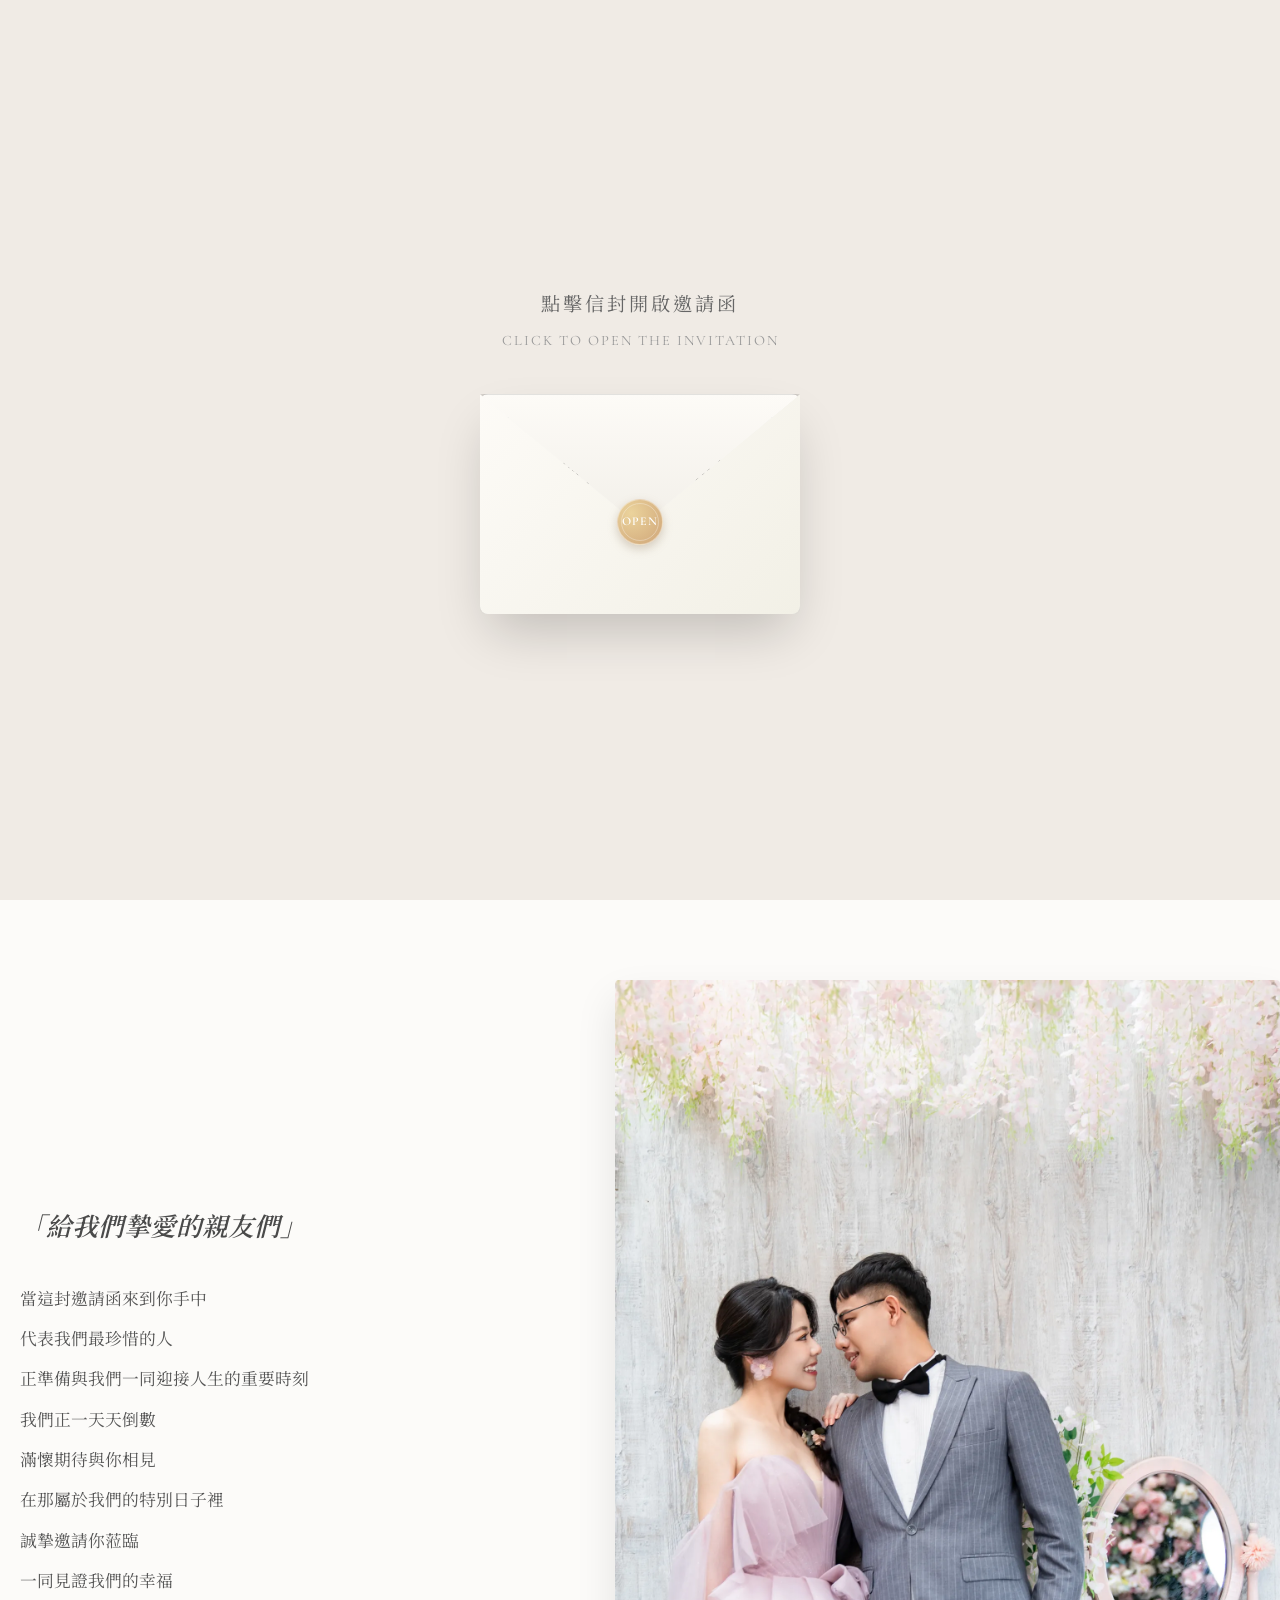
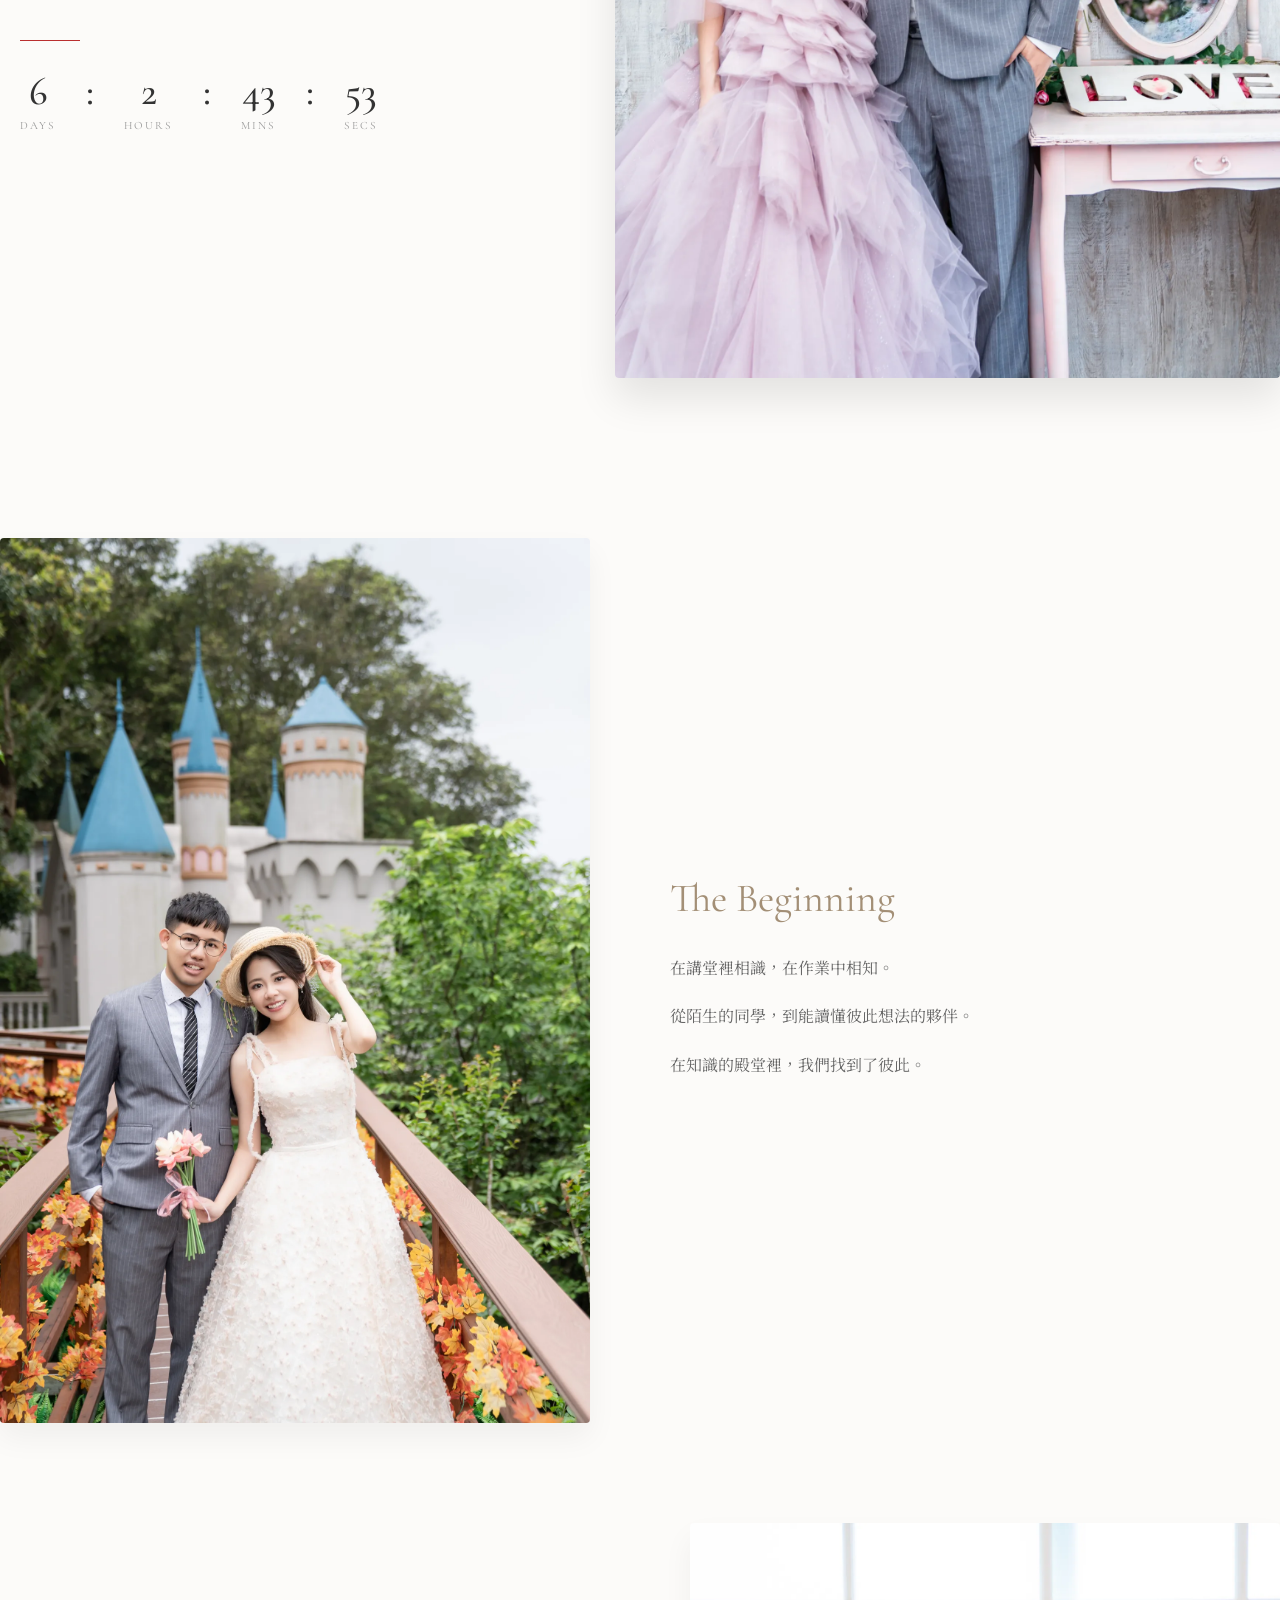
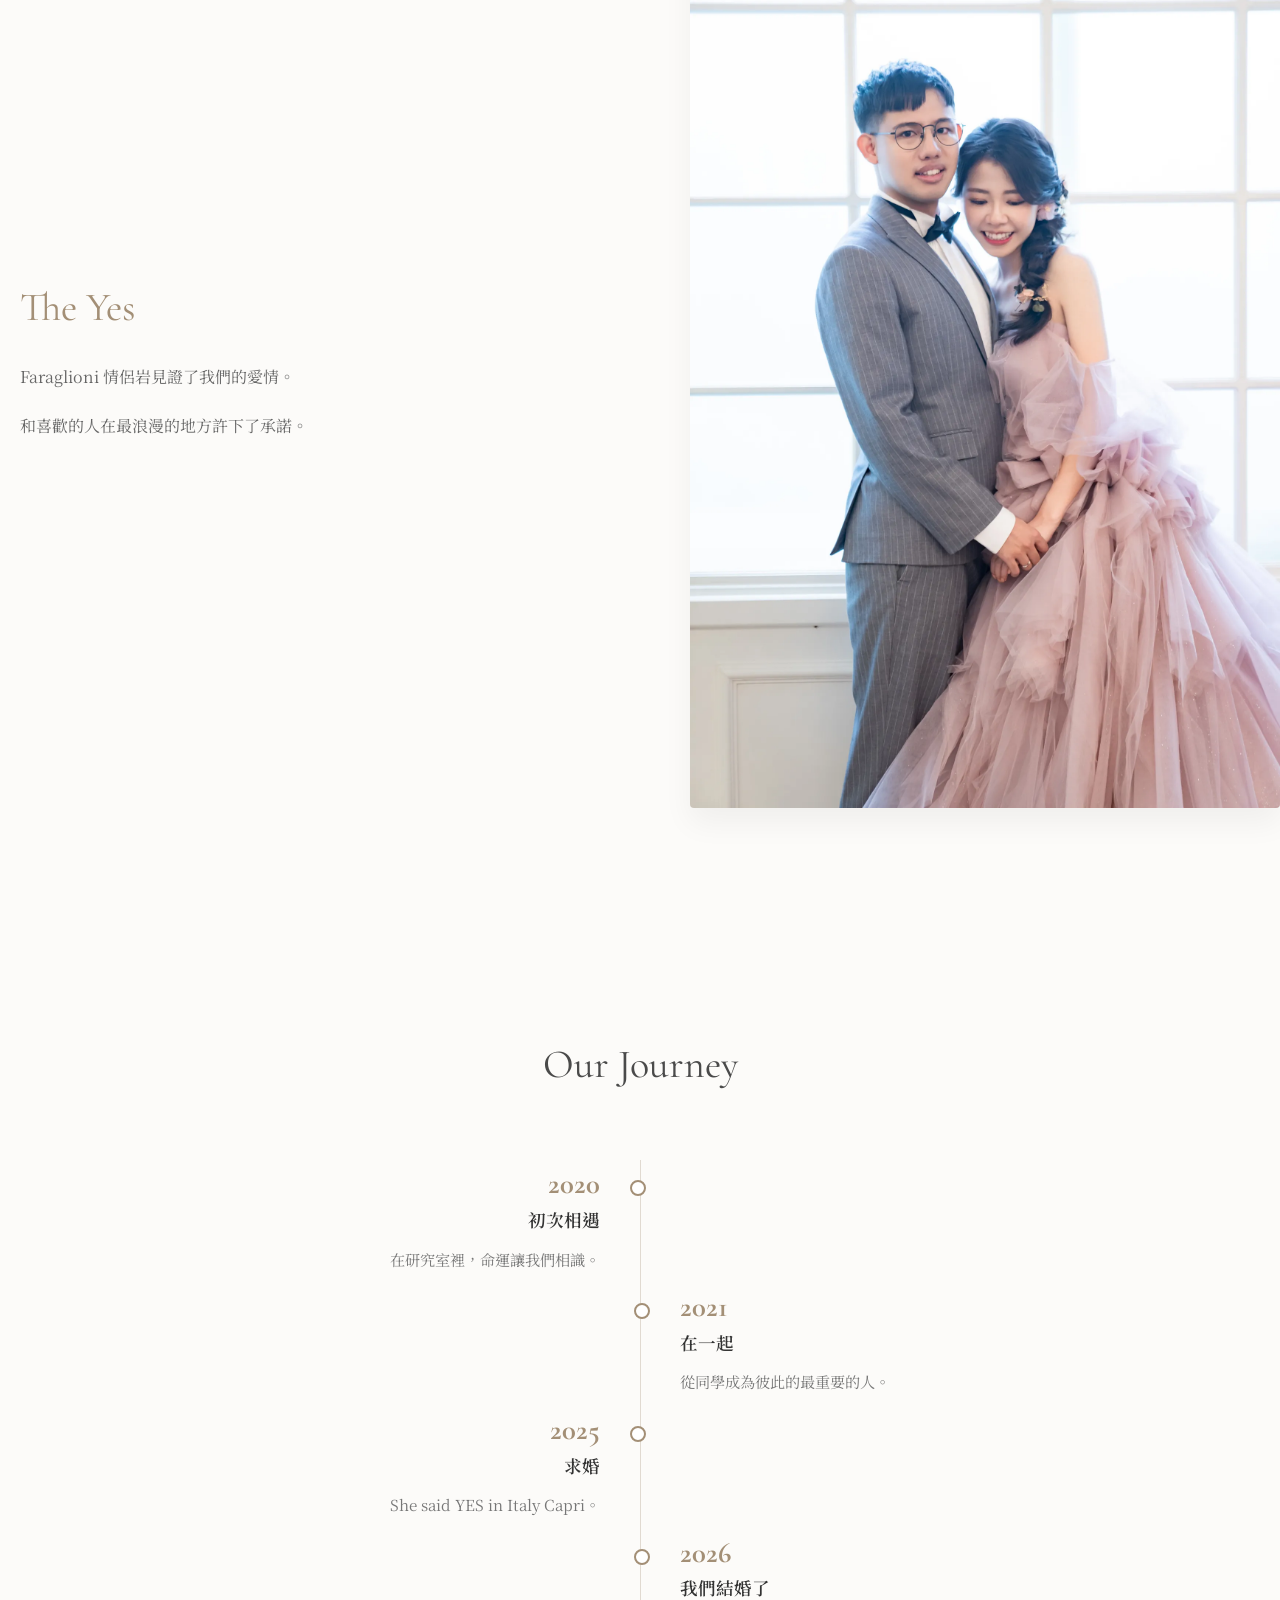
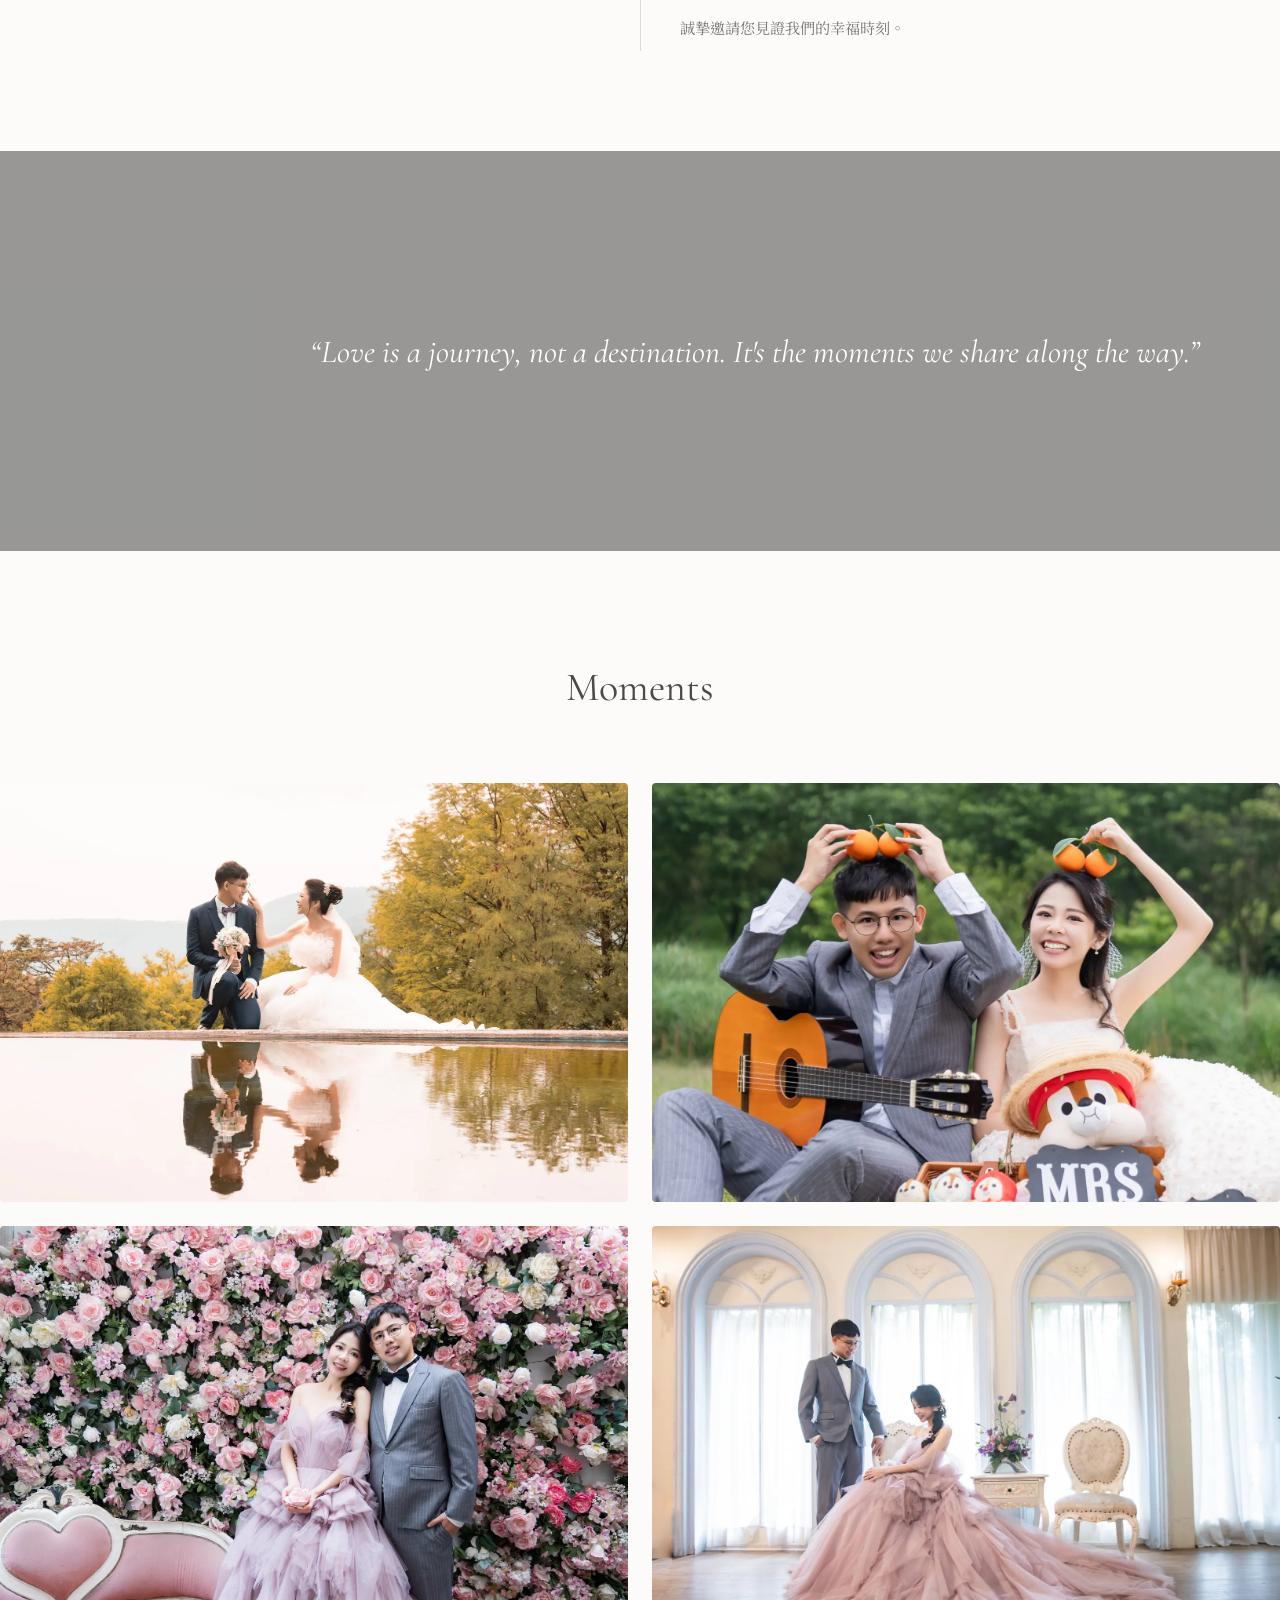
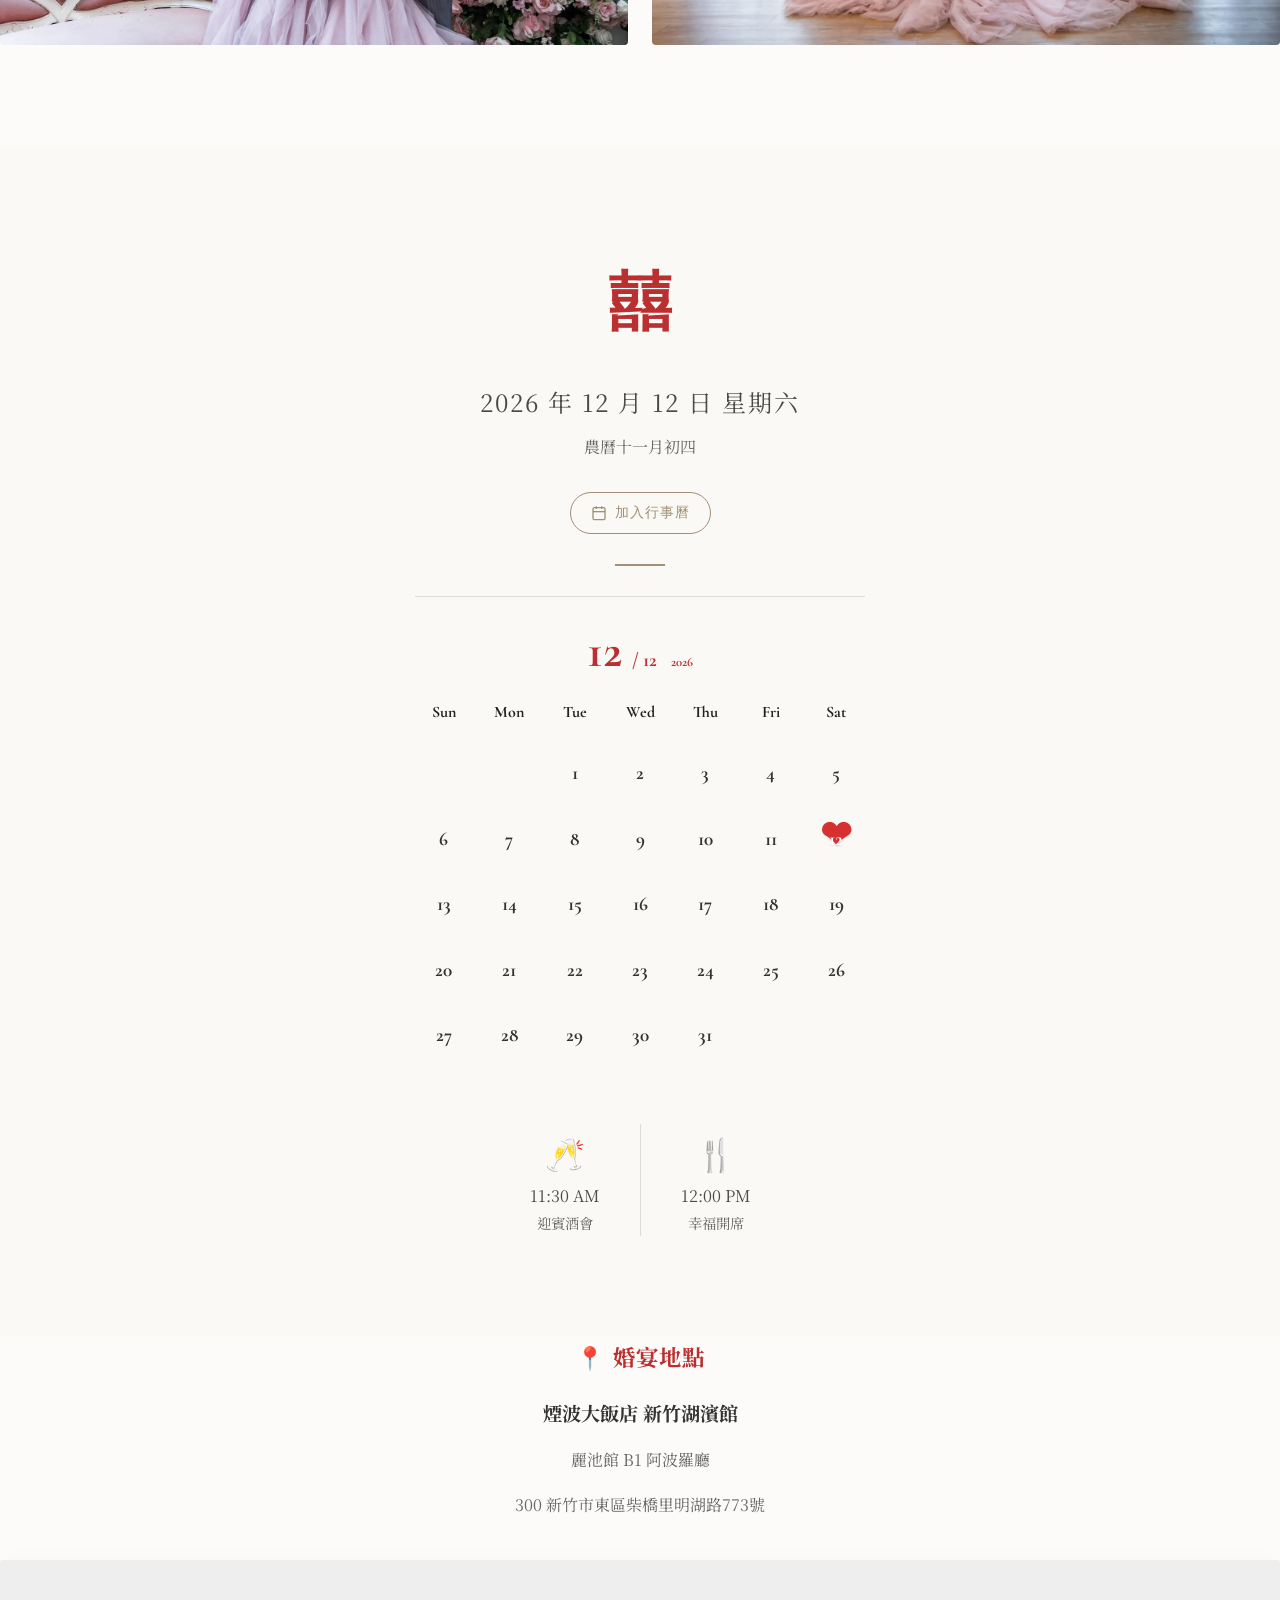
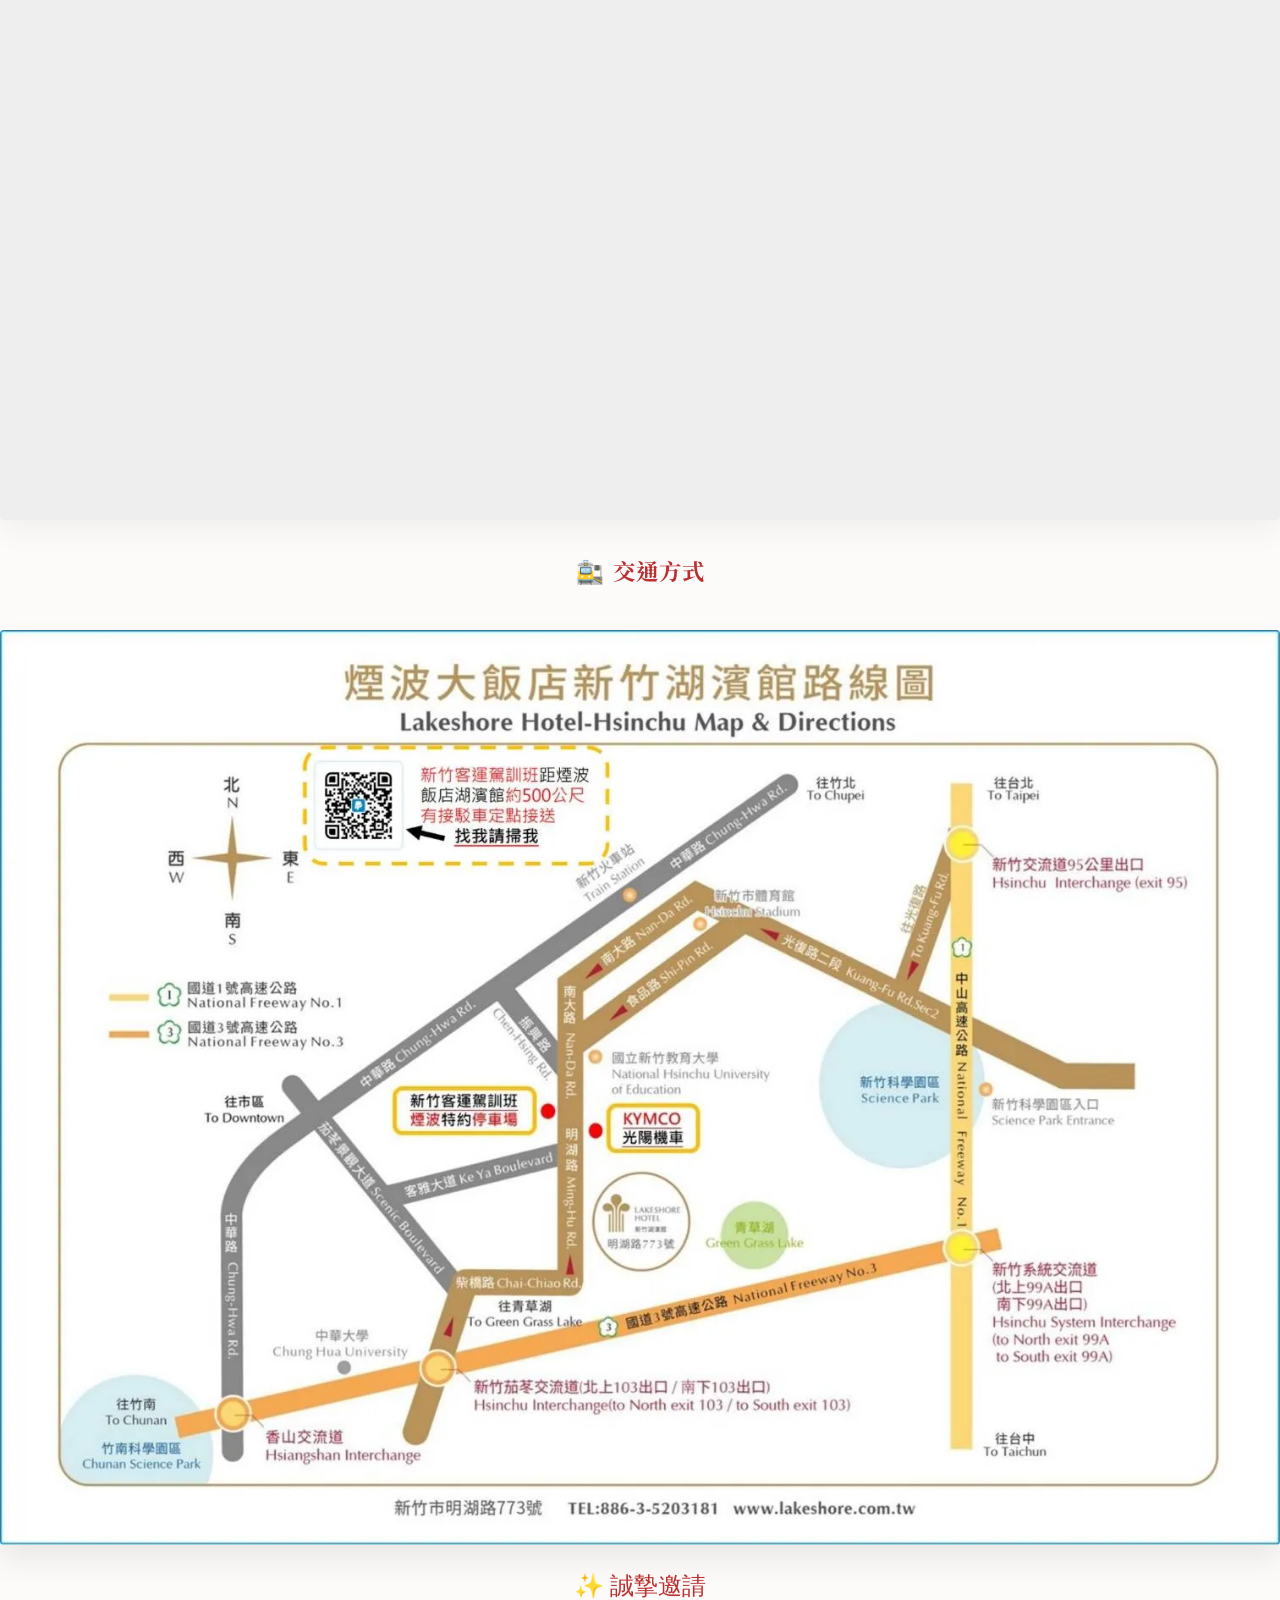
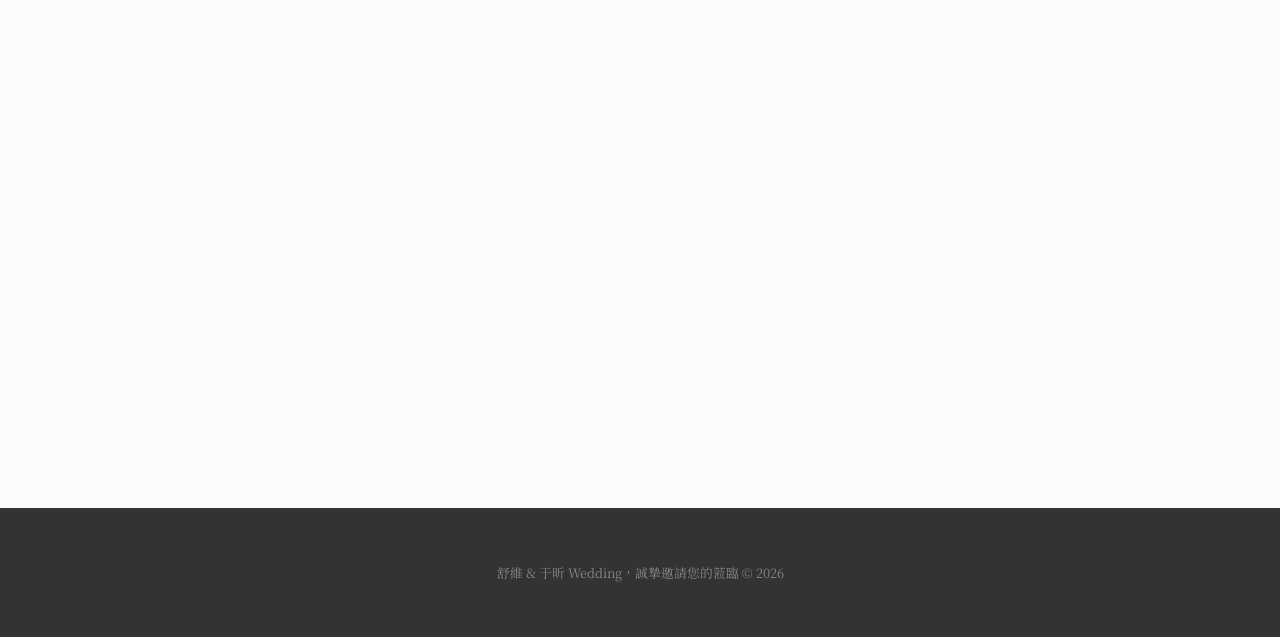
==== commit 73379ee2: "update for phone view" ====
--- a/index.html
+++ b/index.html
@@ -1196,7 +1196,7 @@
         position: absolute;
         left: 20px;
         right: 20px;
-        bottom: 16vh;
+        bottom: 50vh;
         width: auto;
         padding: 0;
       }
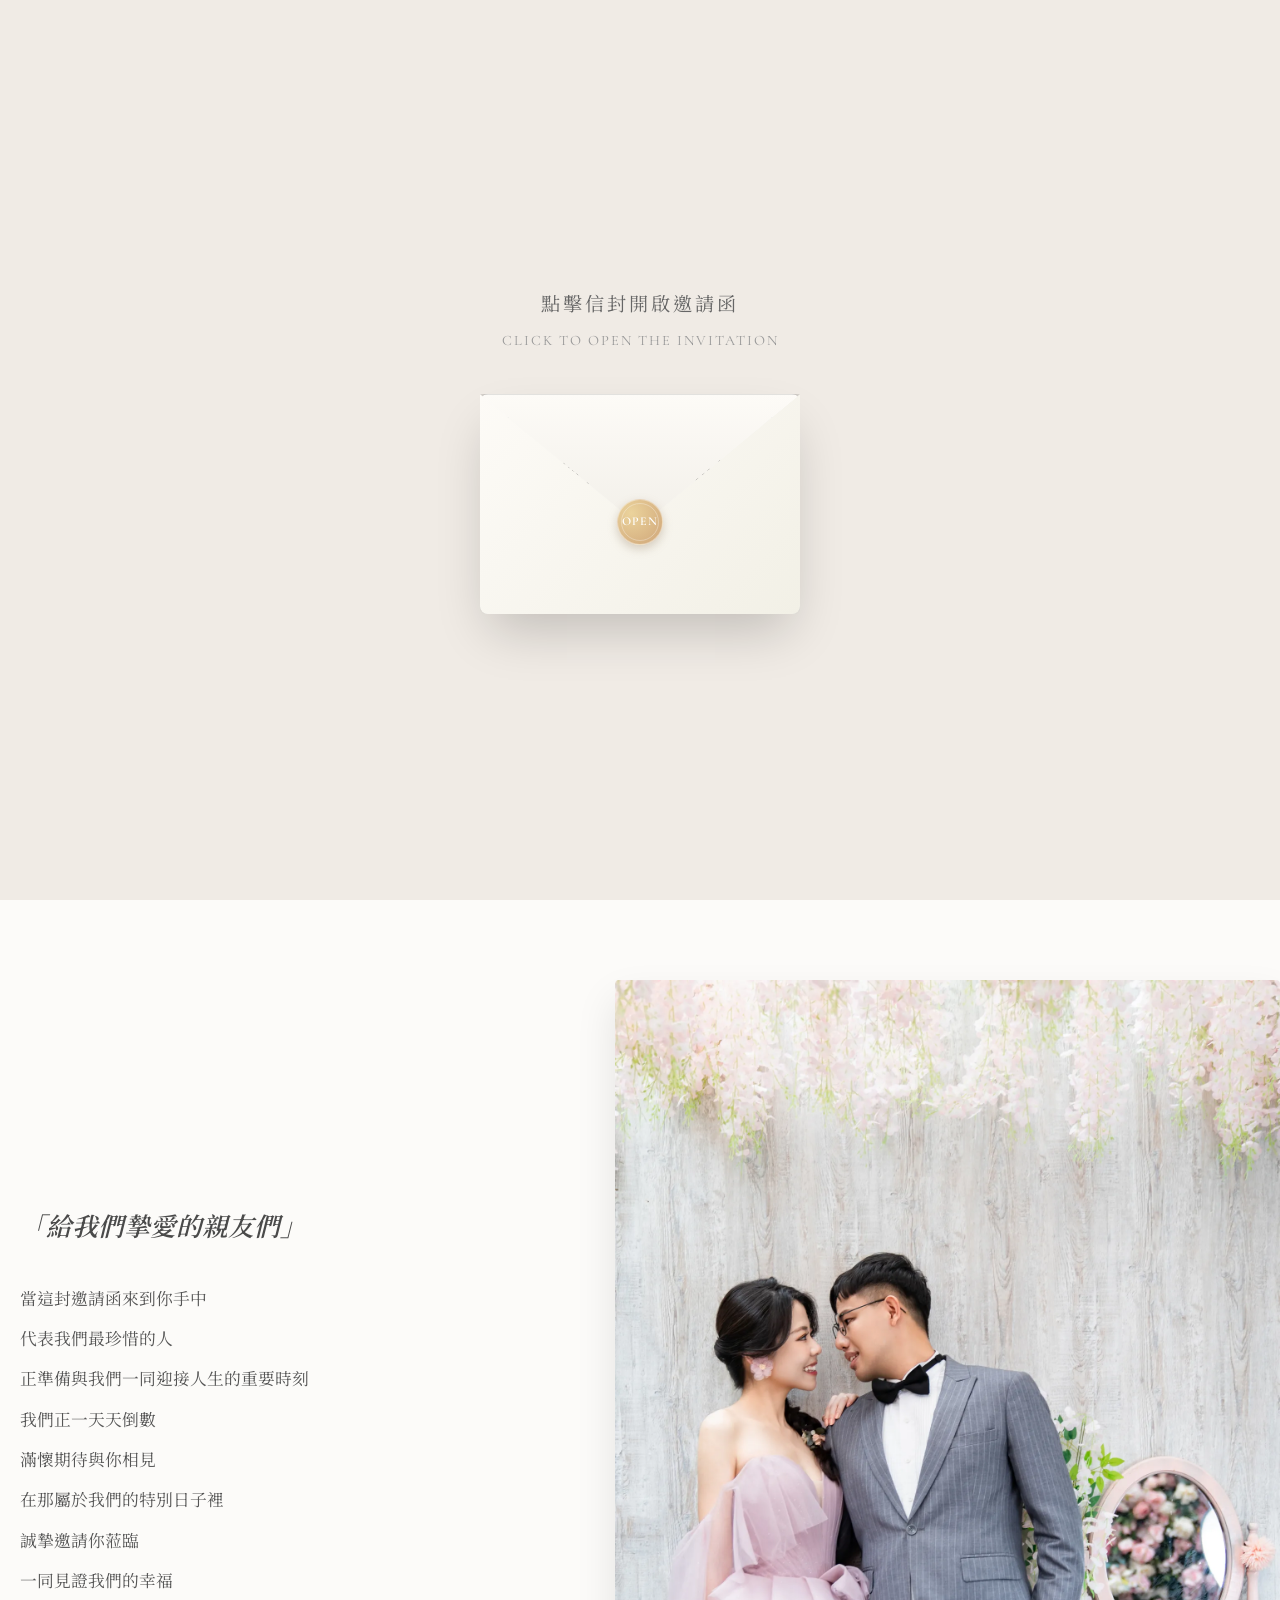
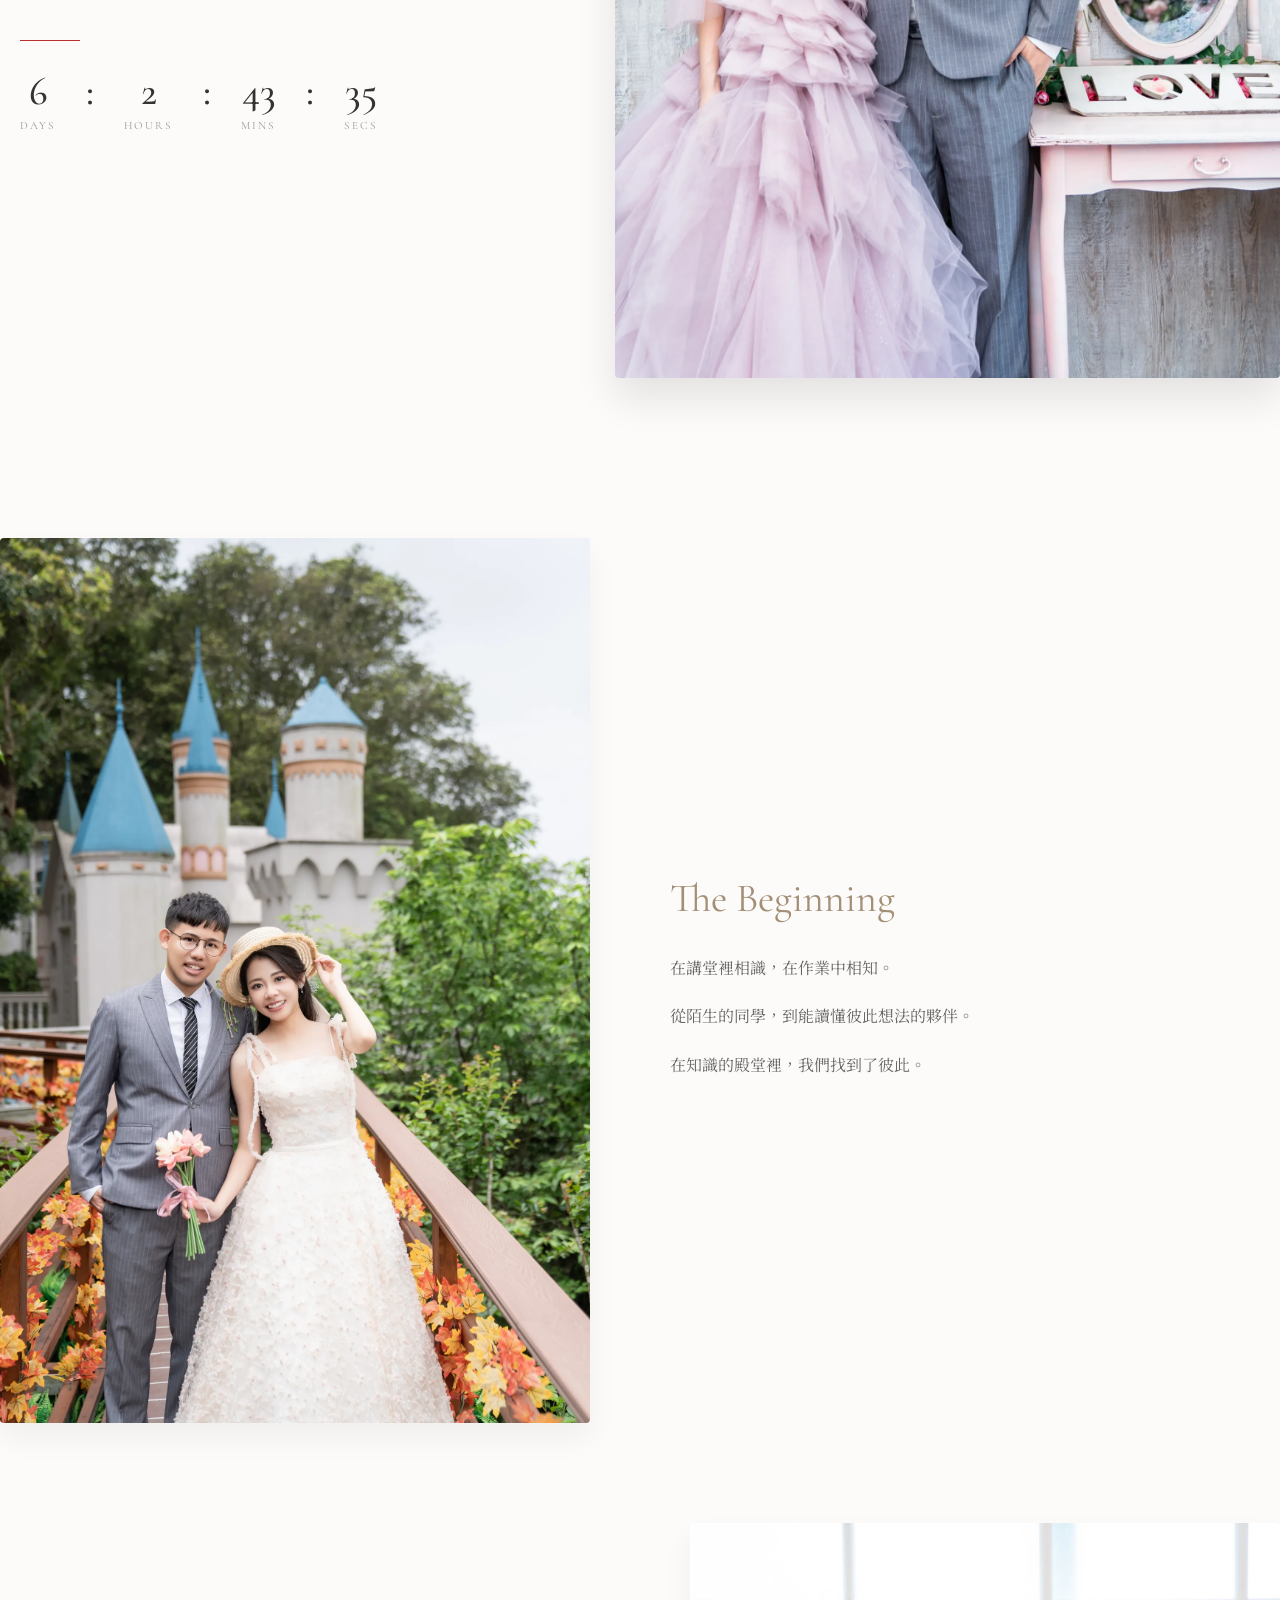
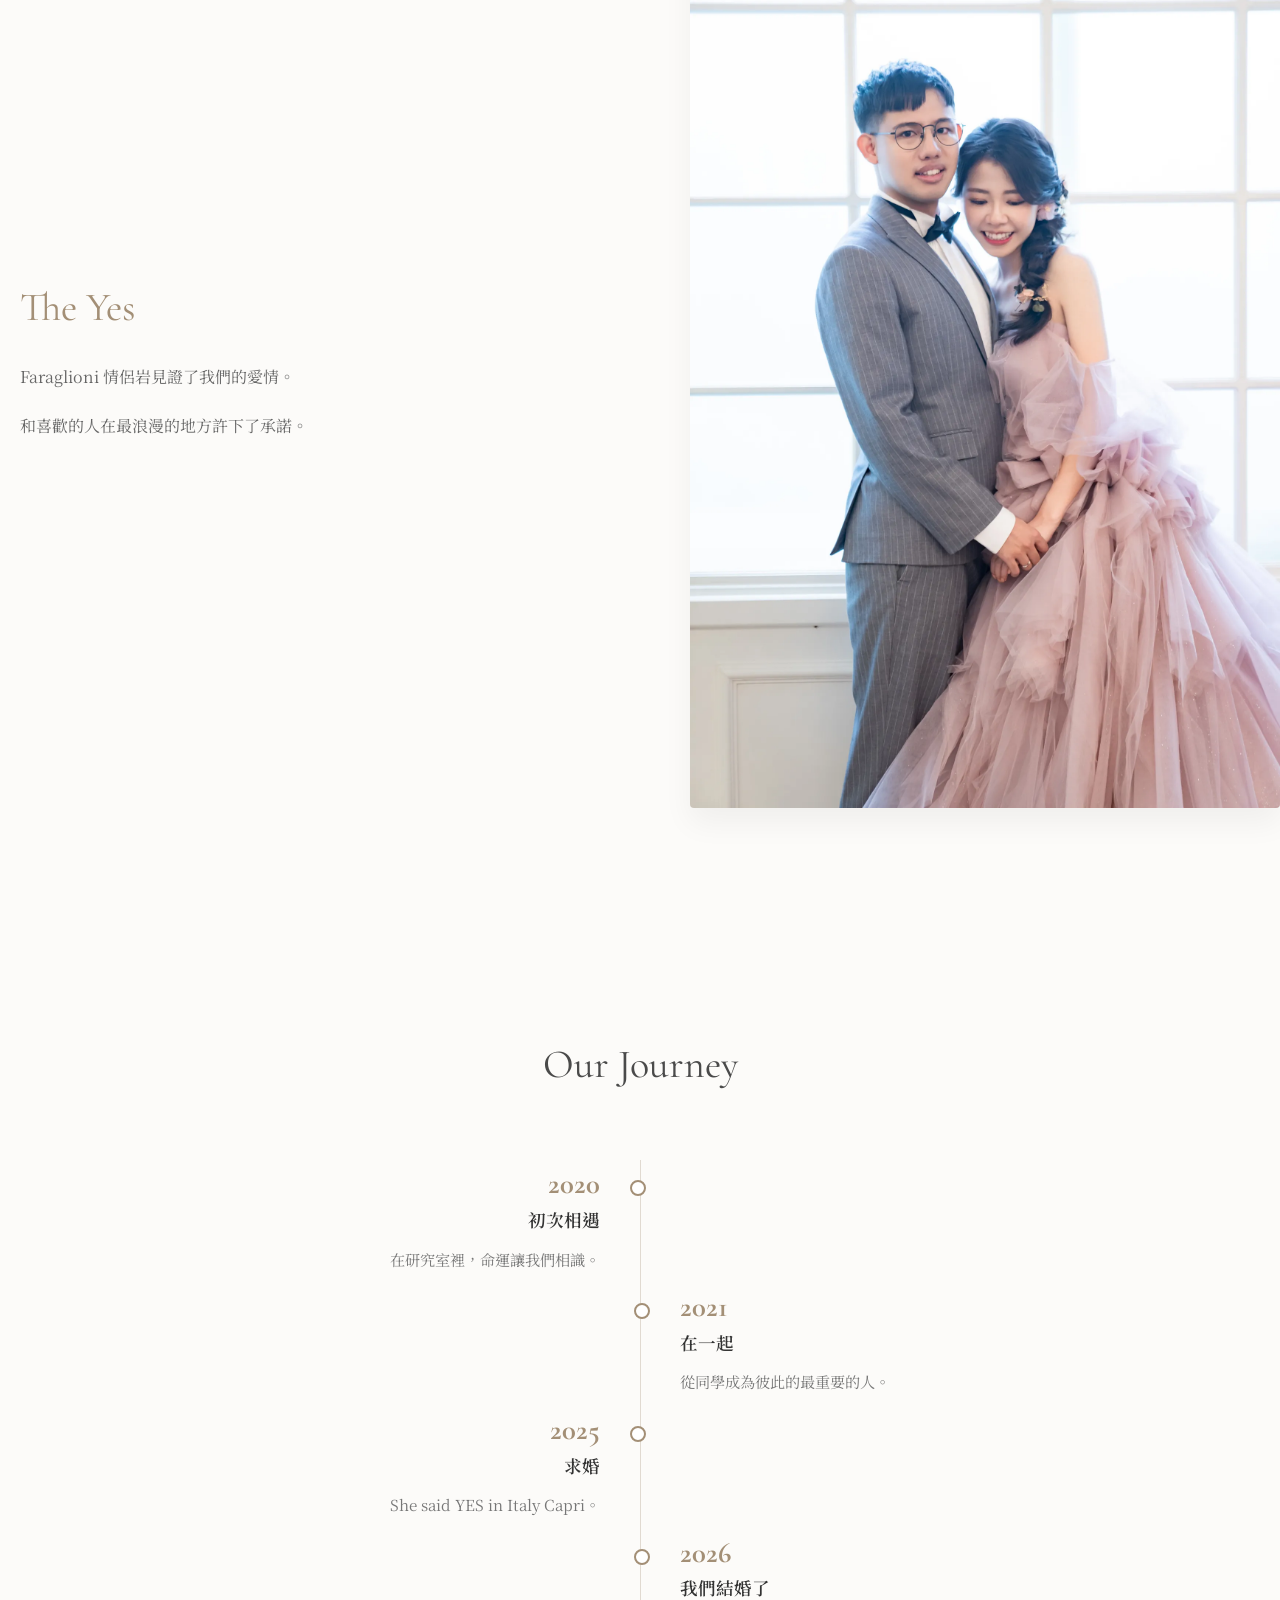
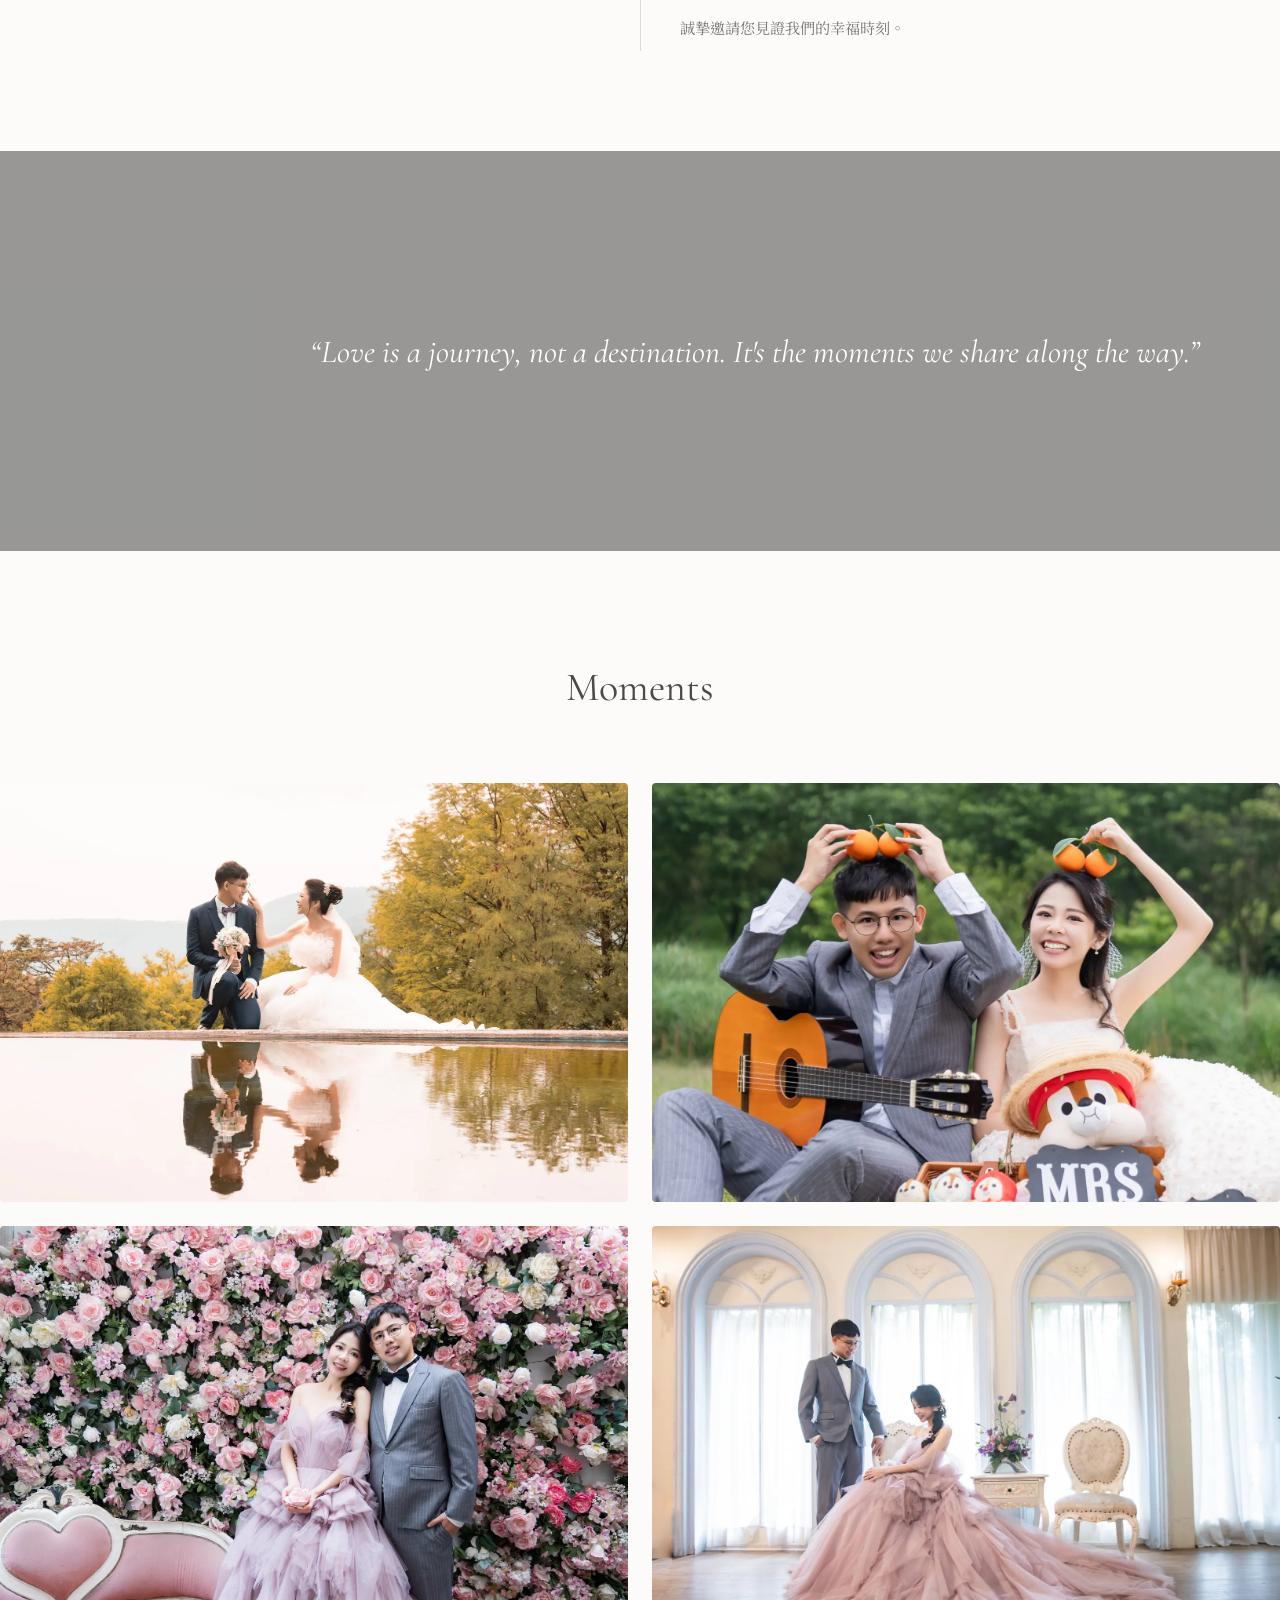
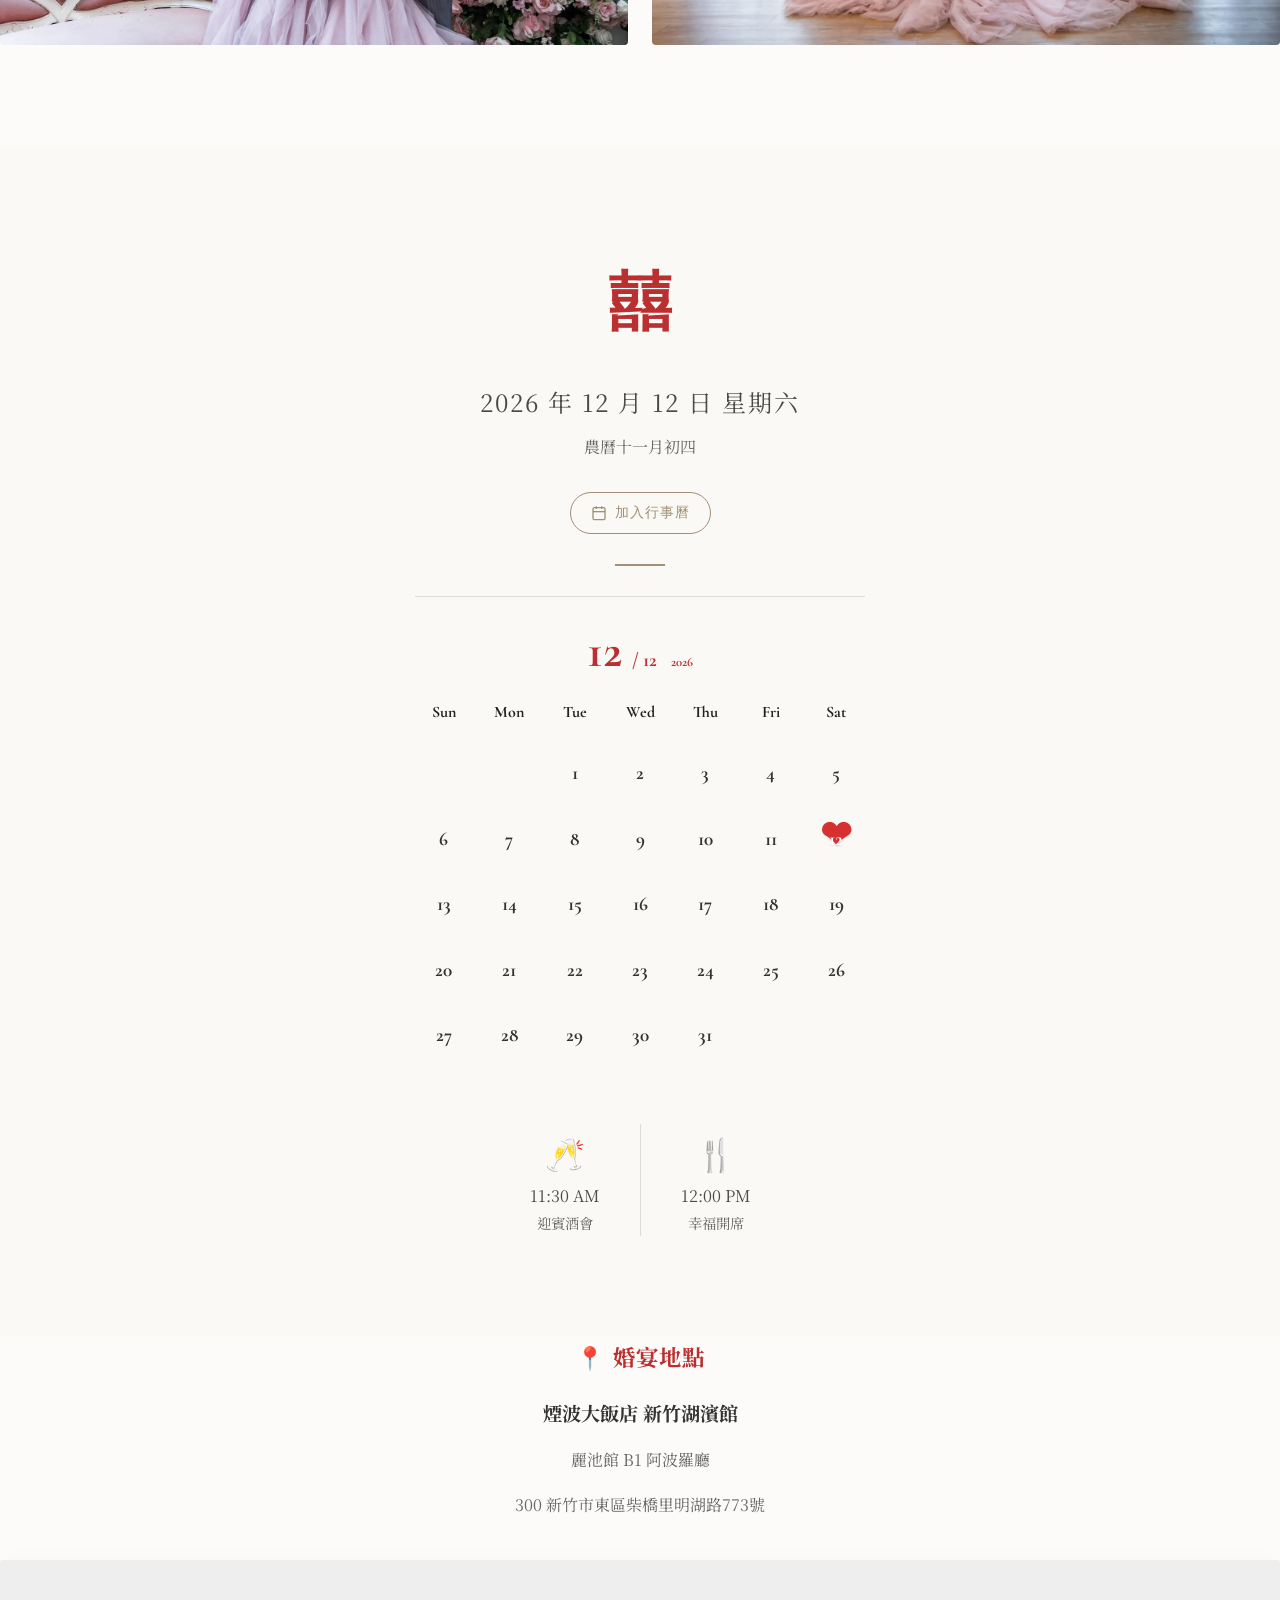
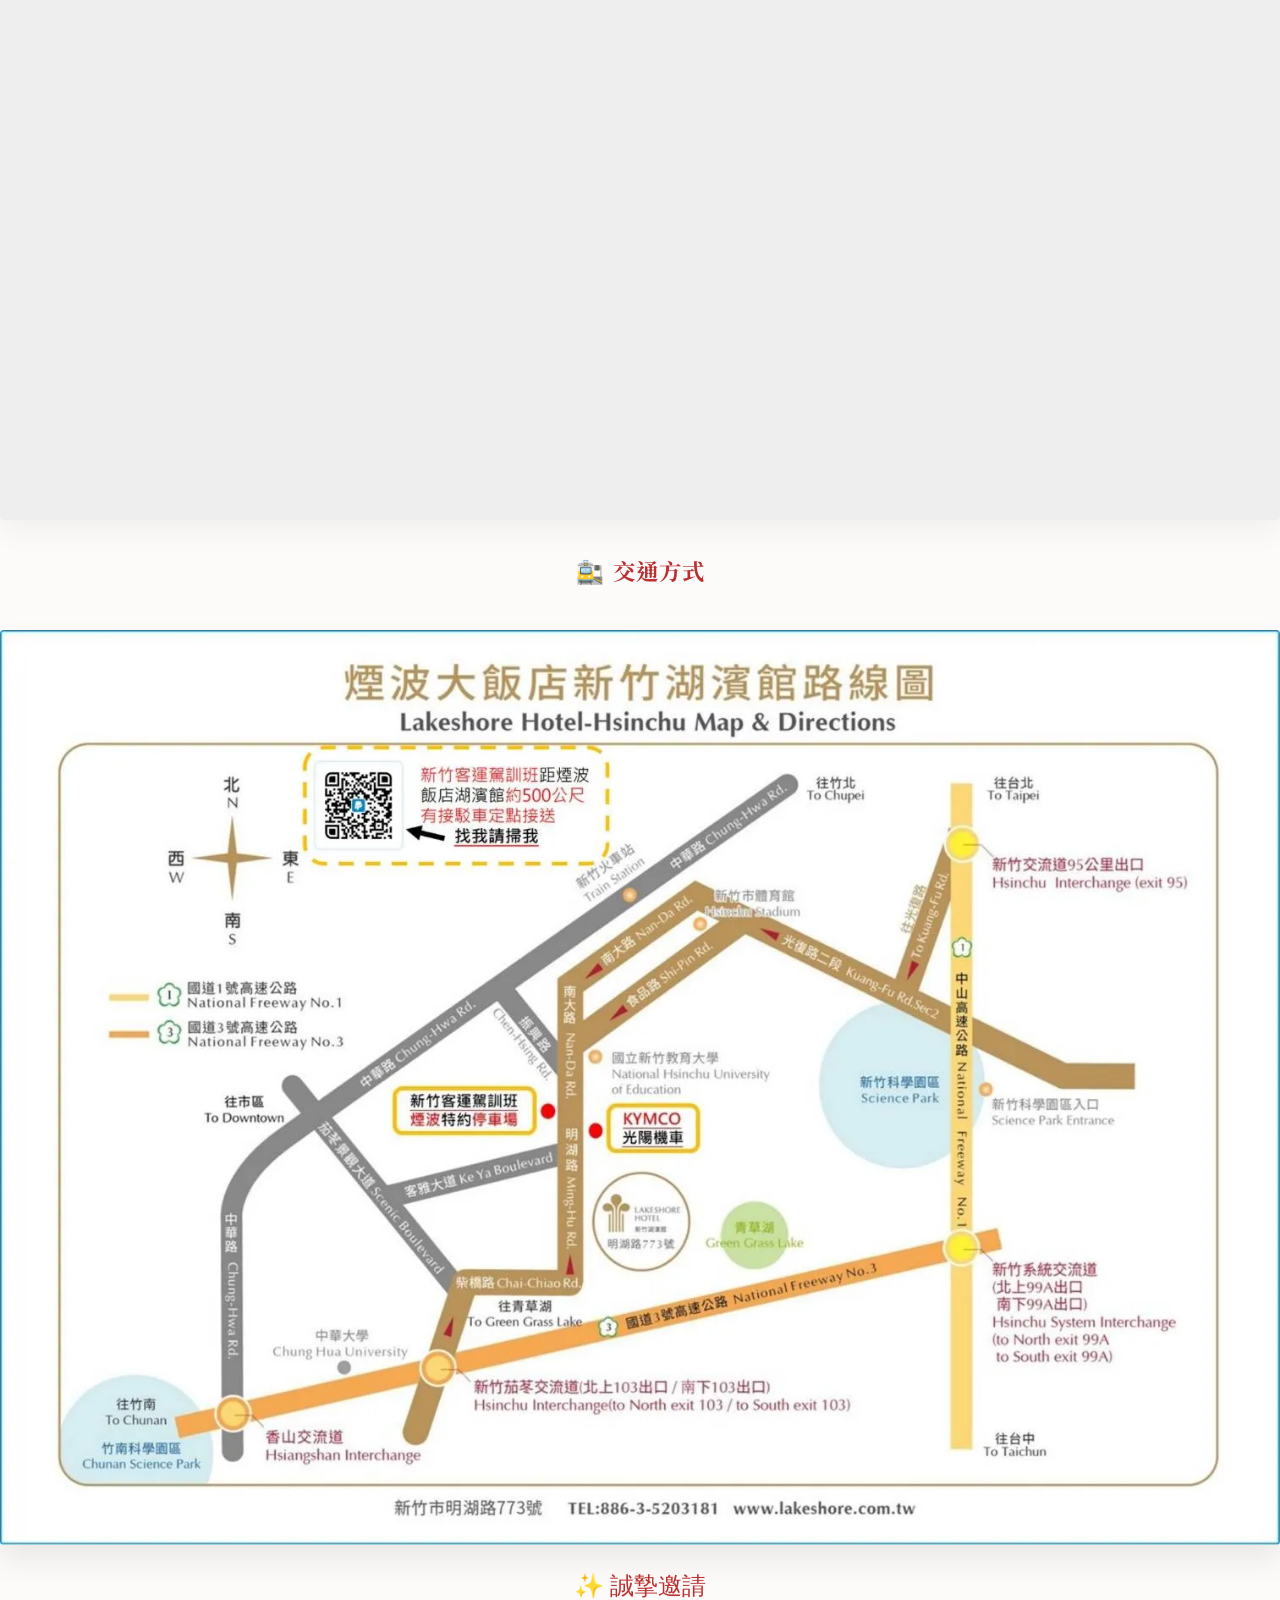
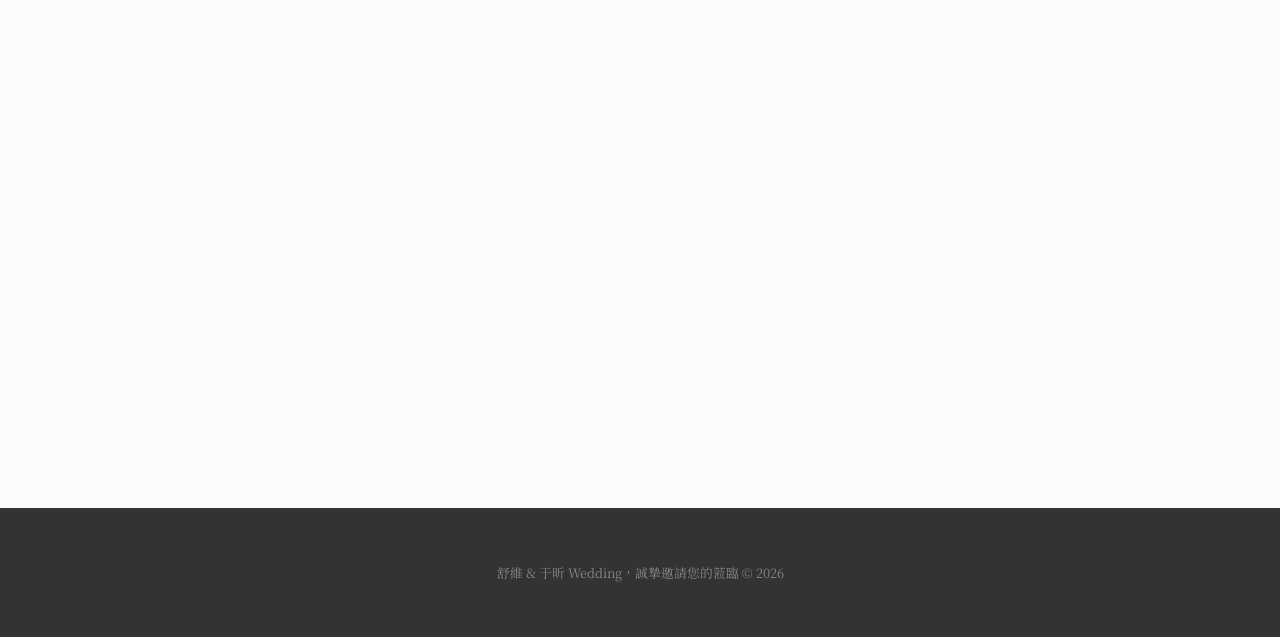
==== commit 93c5d396: "update for phone view" ====
--- a/index.html
+++ b/index.html
@@ -1194,9 +1194,11 @@
     @media (max-width: 768px) {
       .hero-content {
         position: absolute;
+        top: auto;
+        /* 清除舊的 top 設定 */
         left: 20px;
         right: 20px;
-        bottom: 50vh;
+        bottom: 25vh;
         width: auto;
         padding: 0;
       }
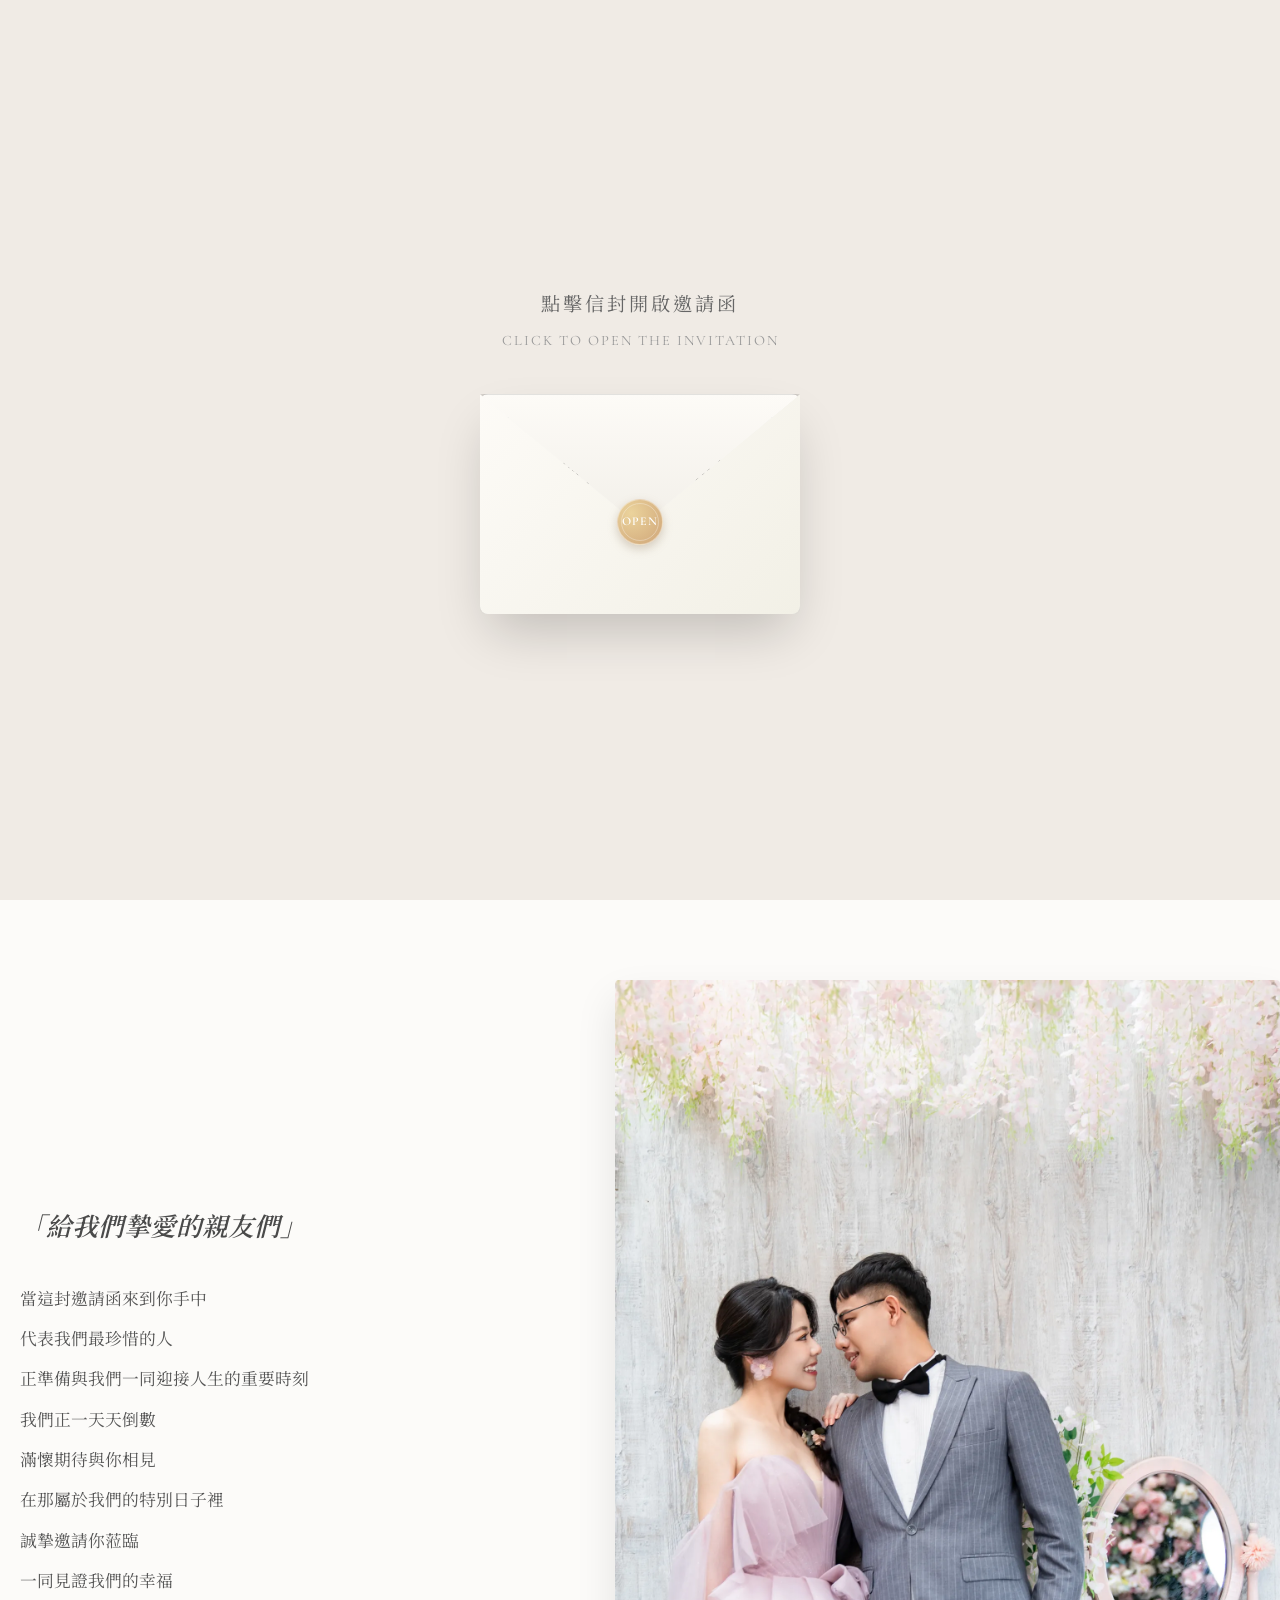
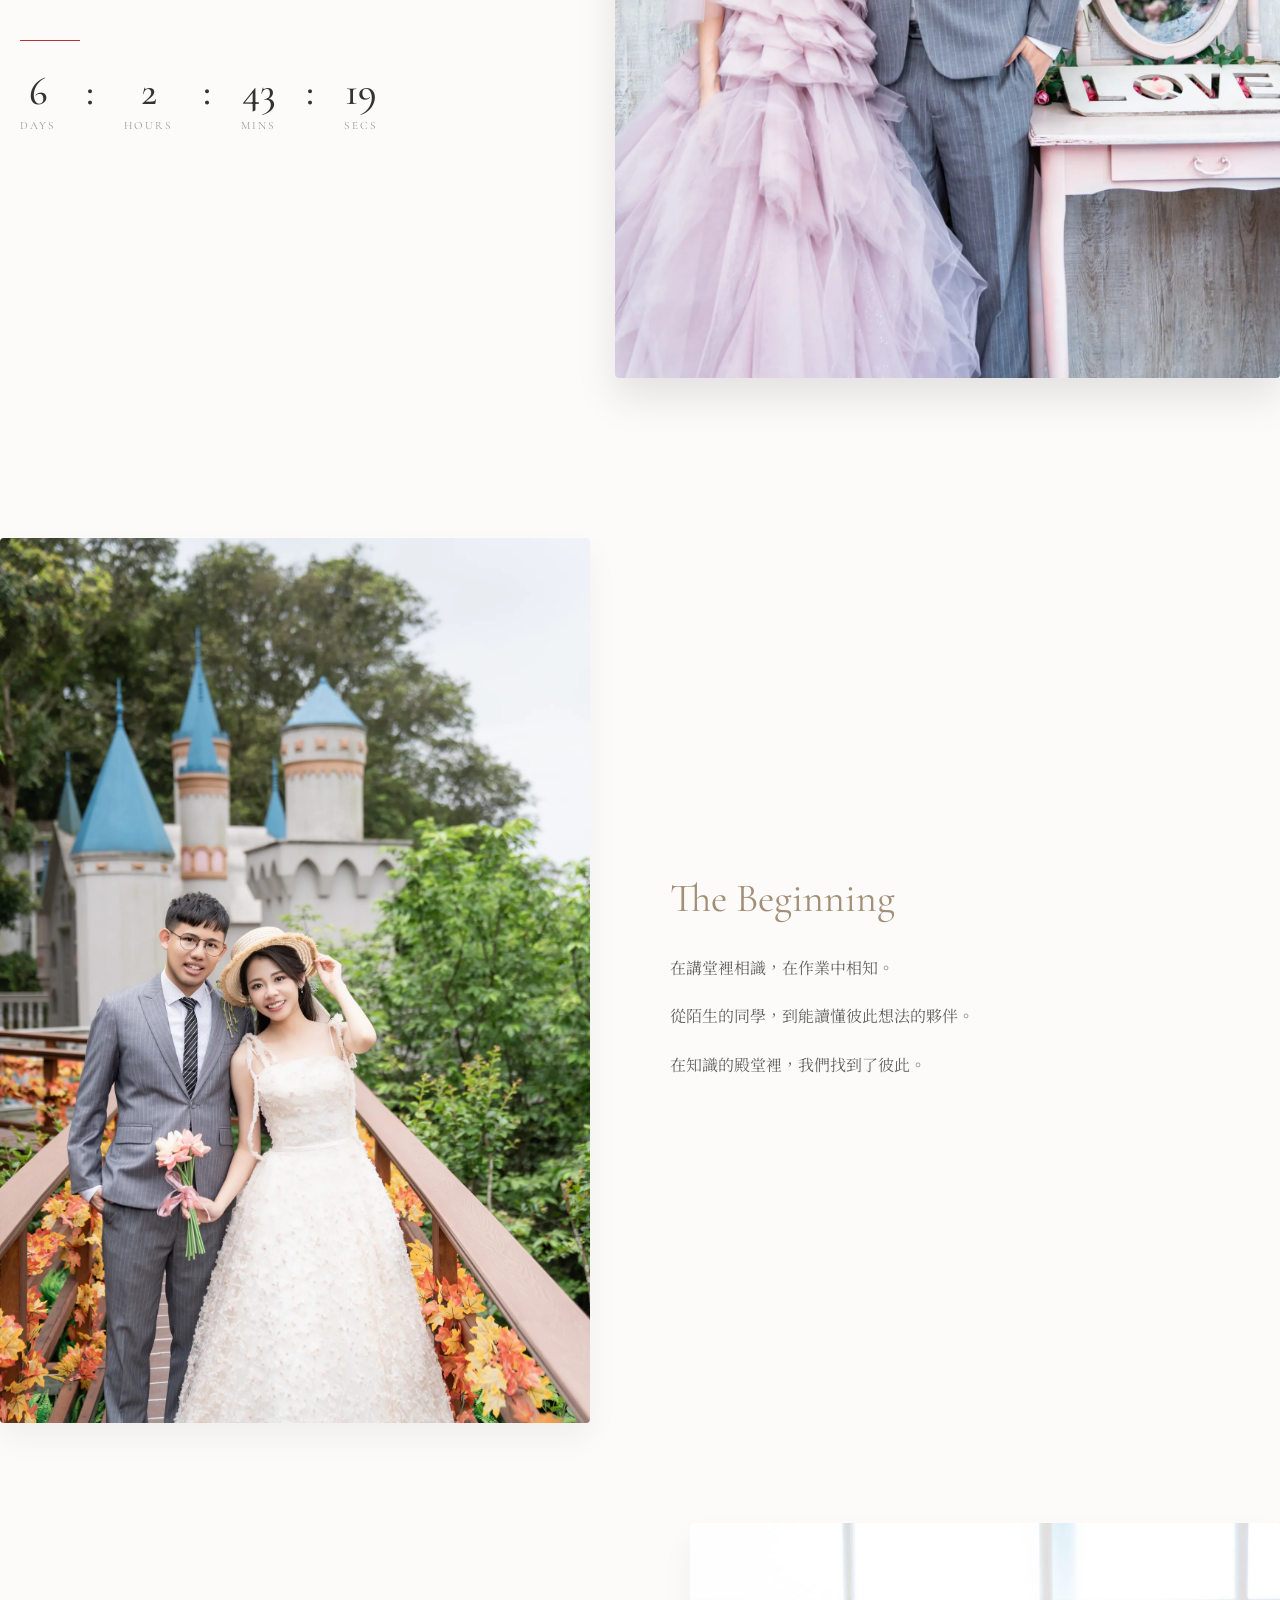
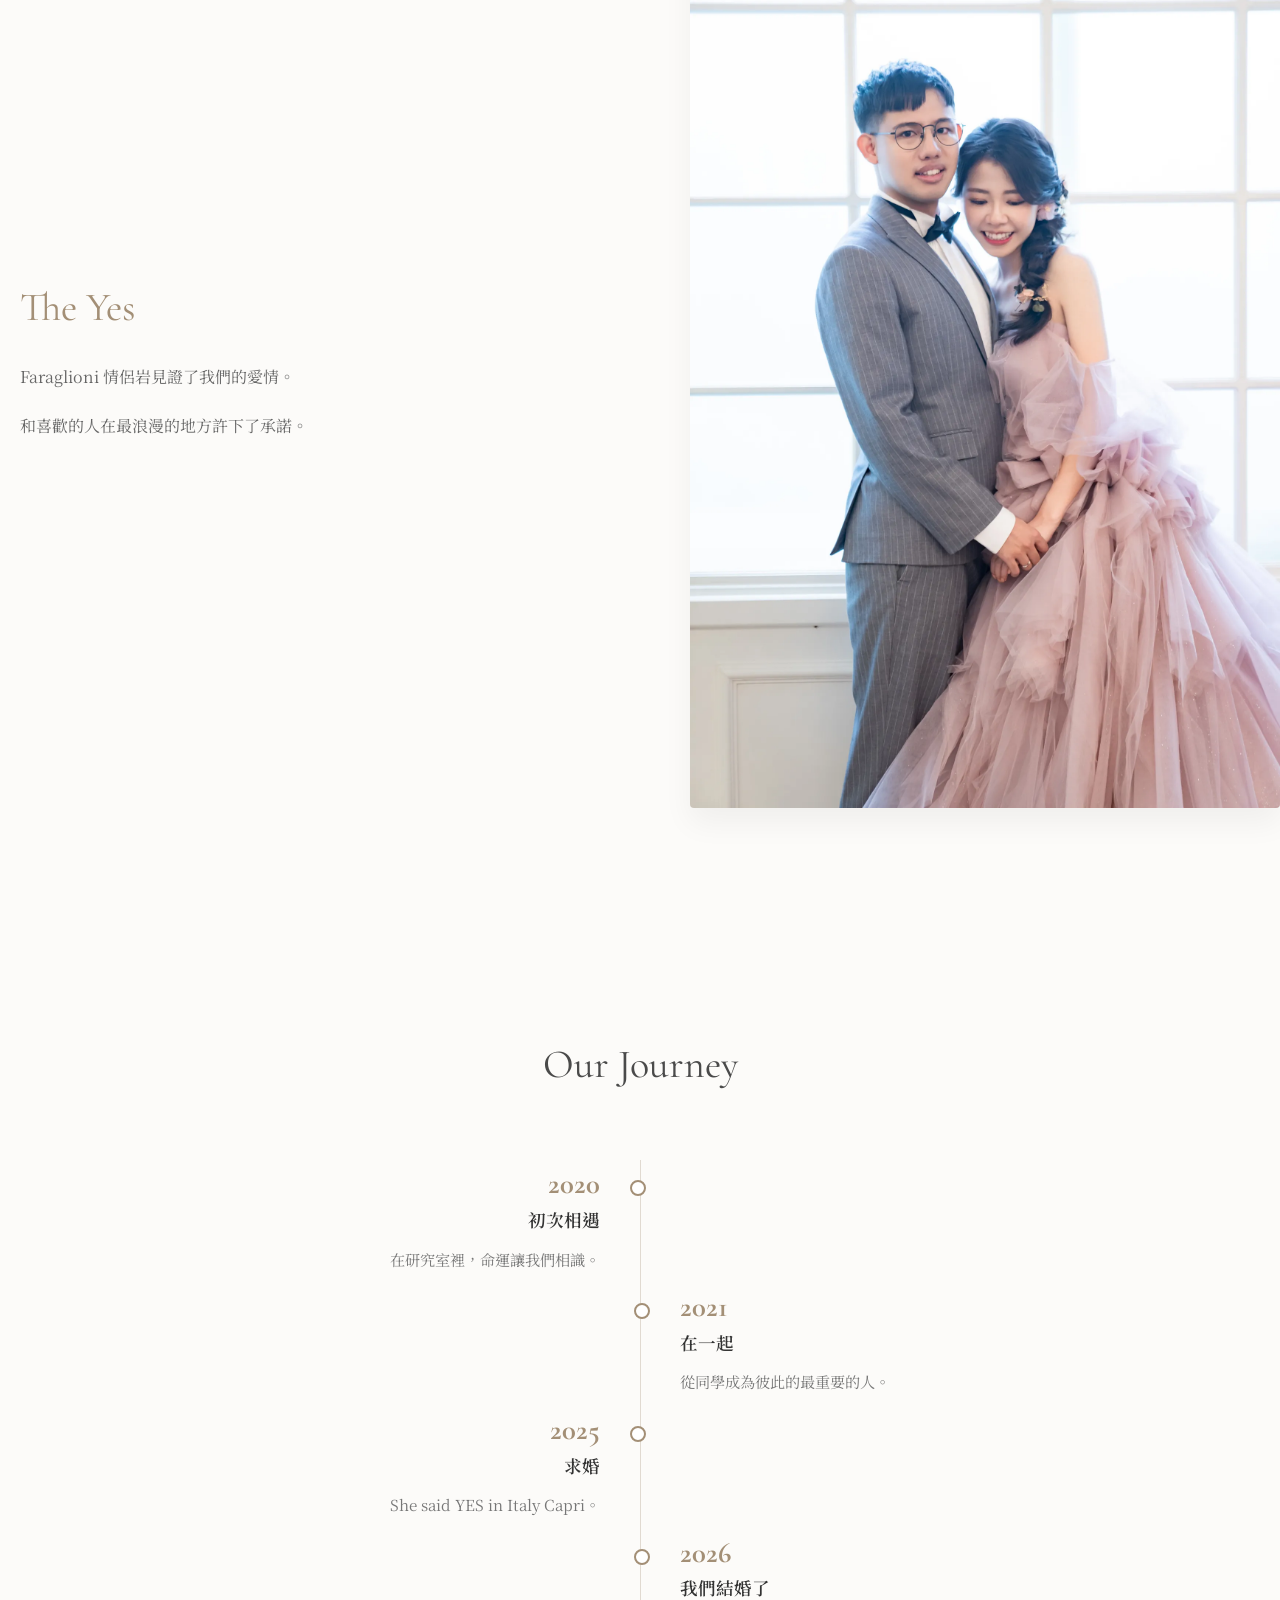
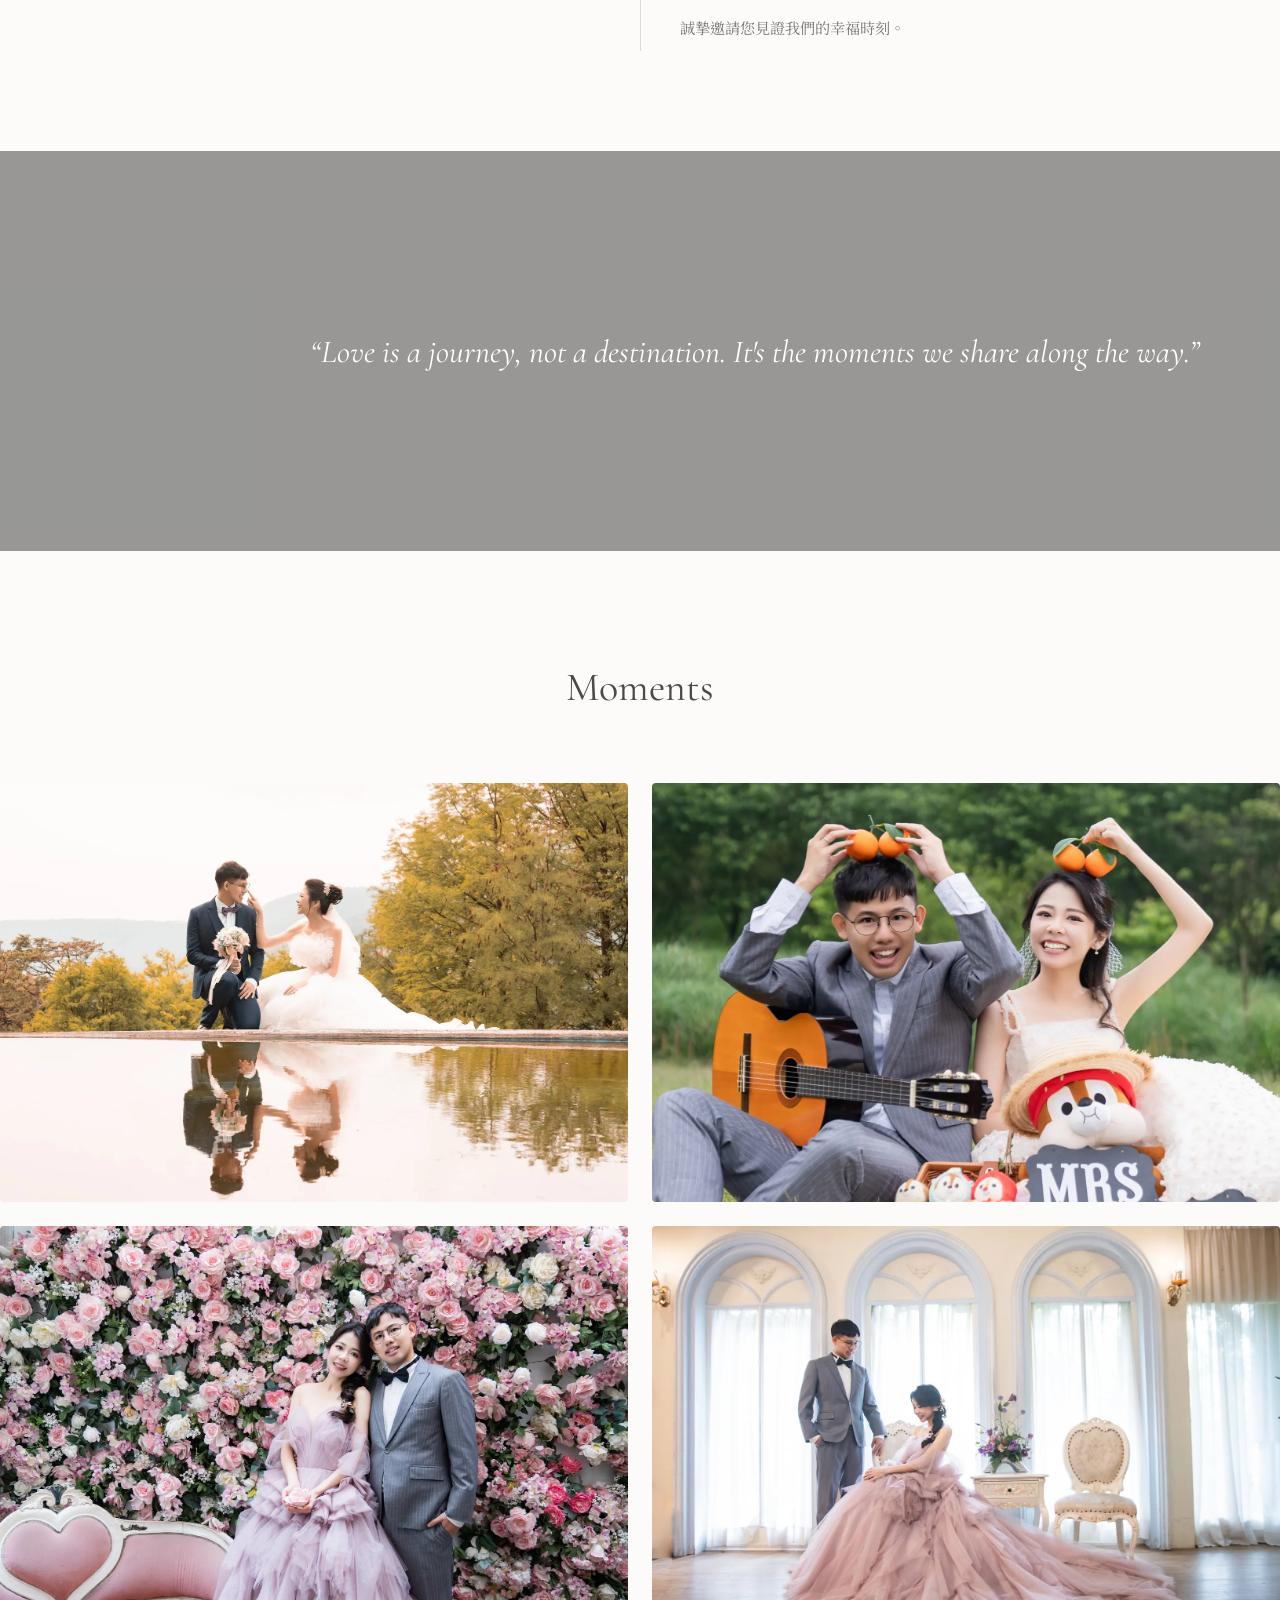
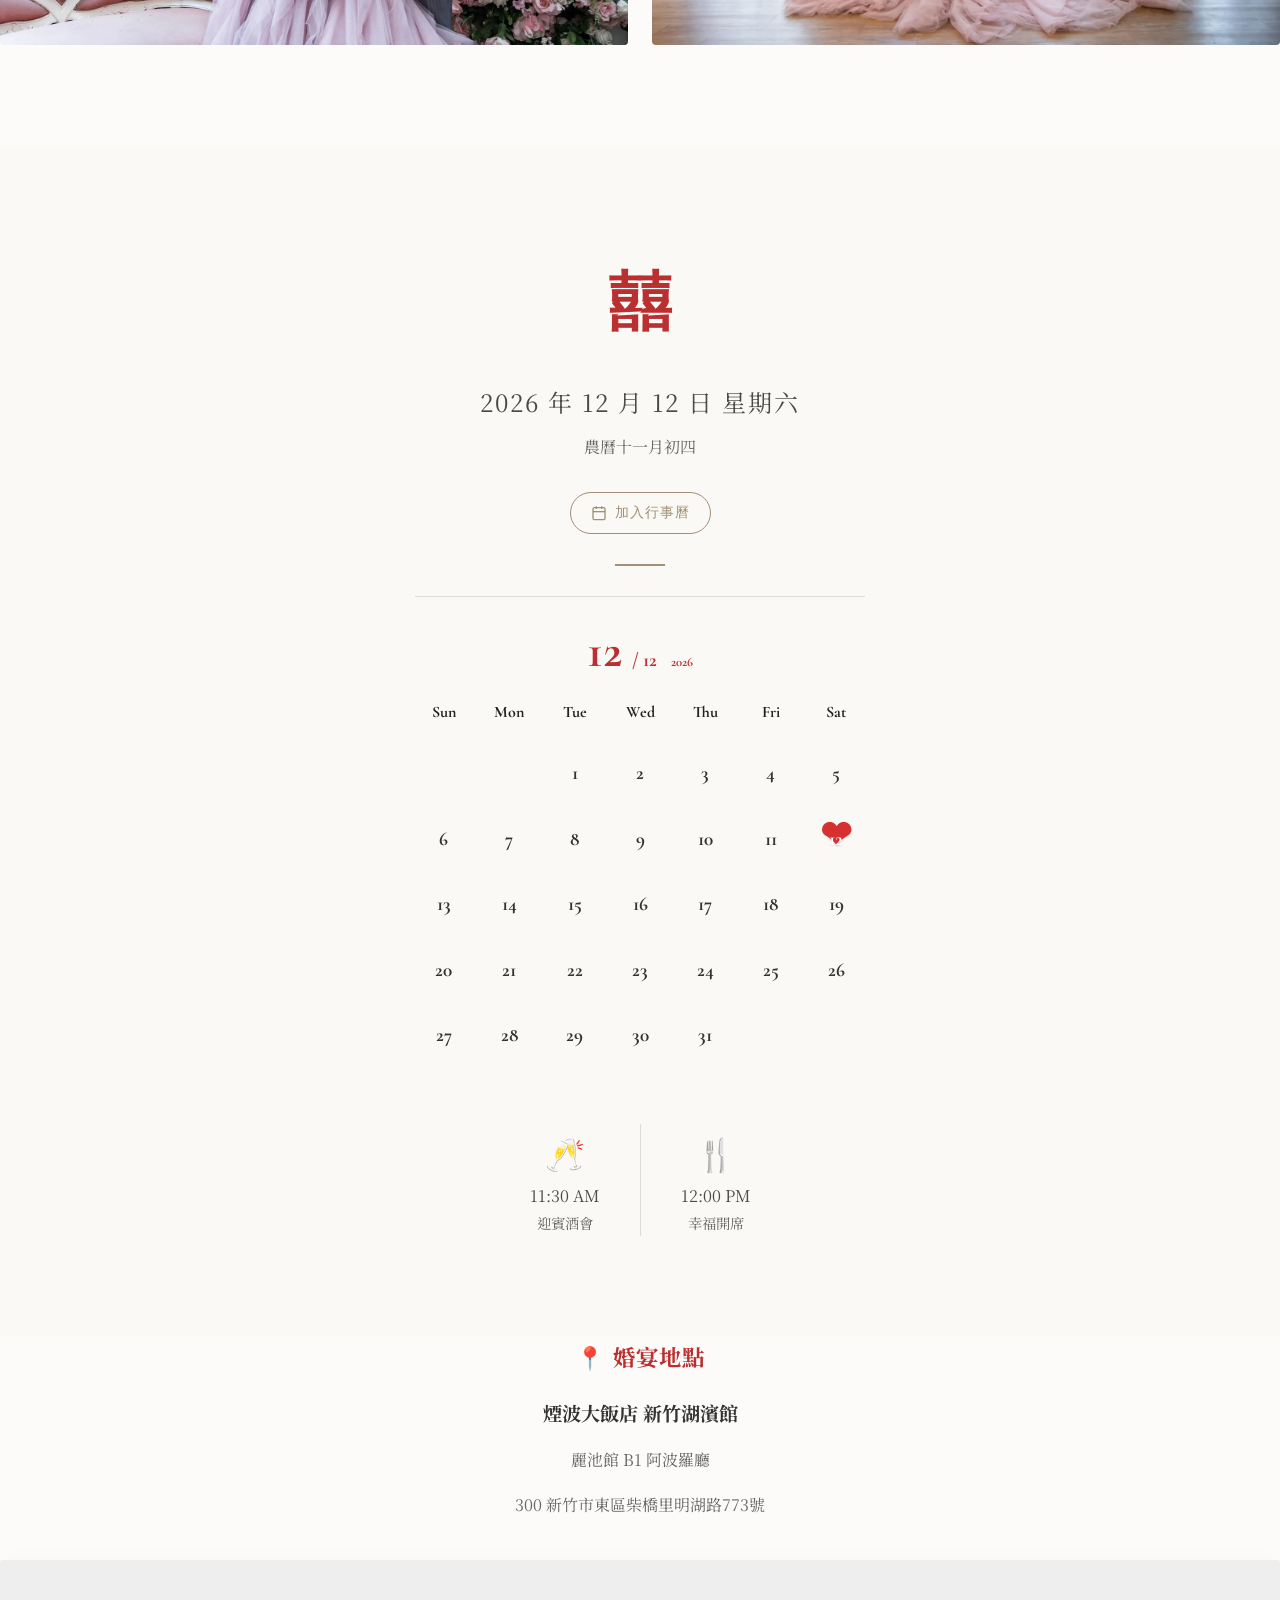
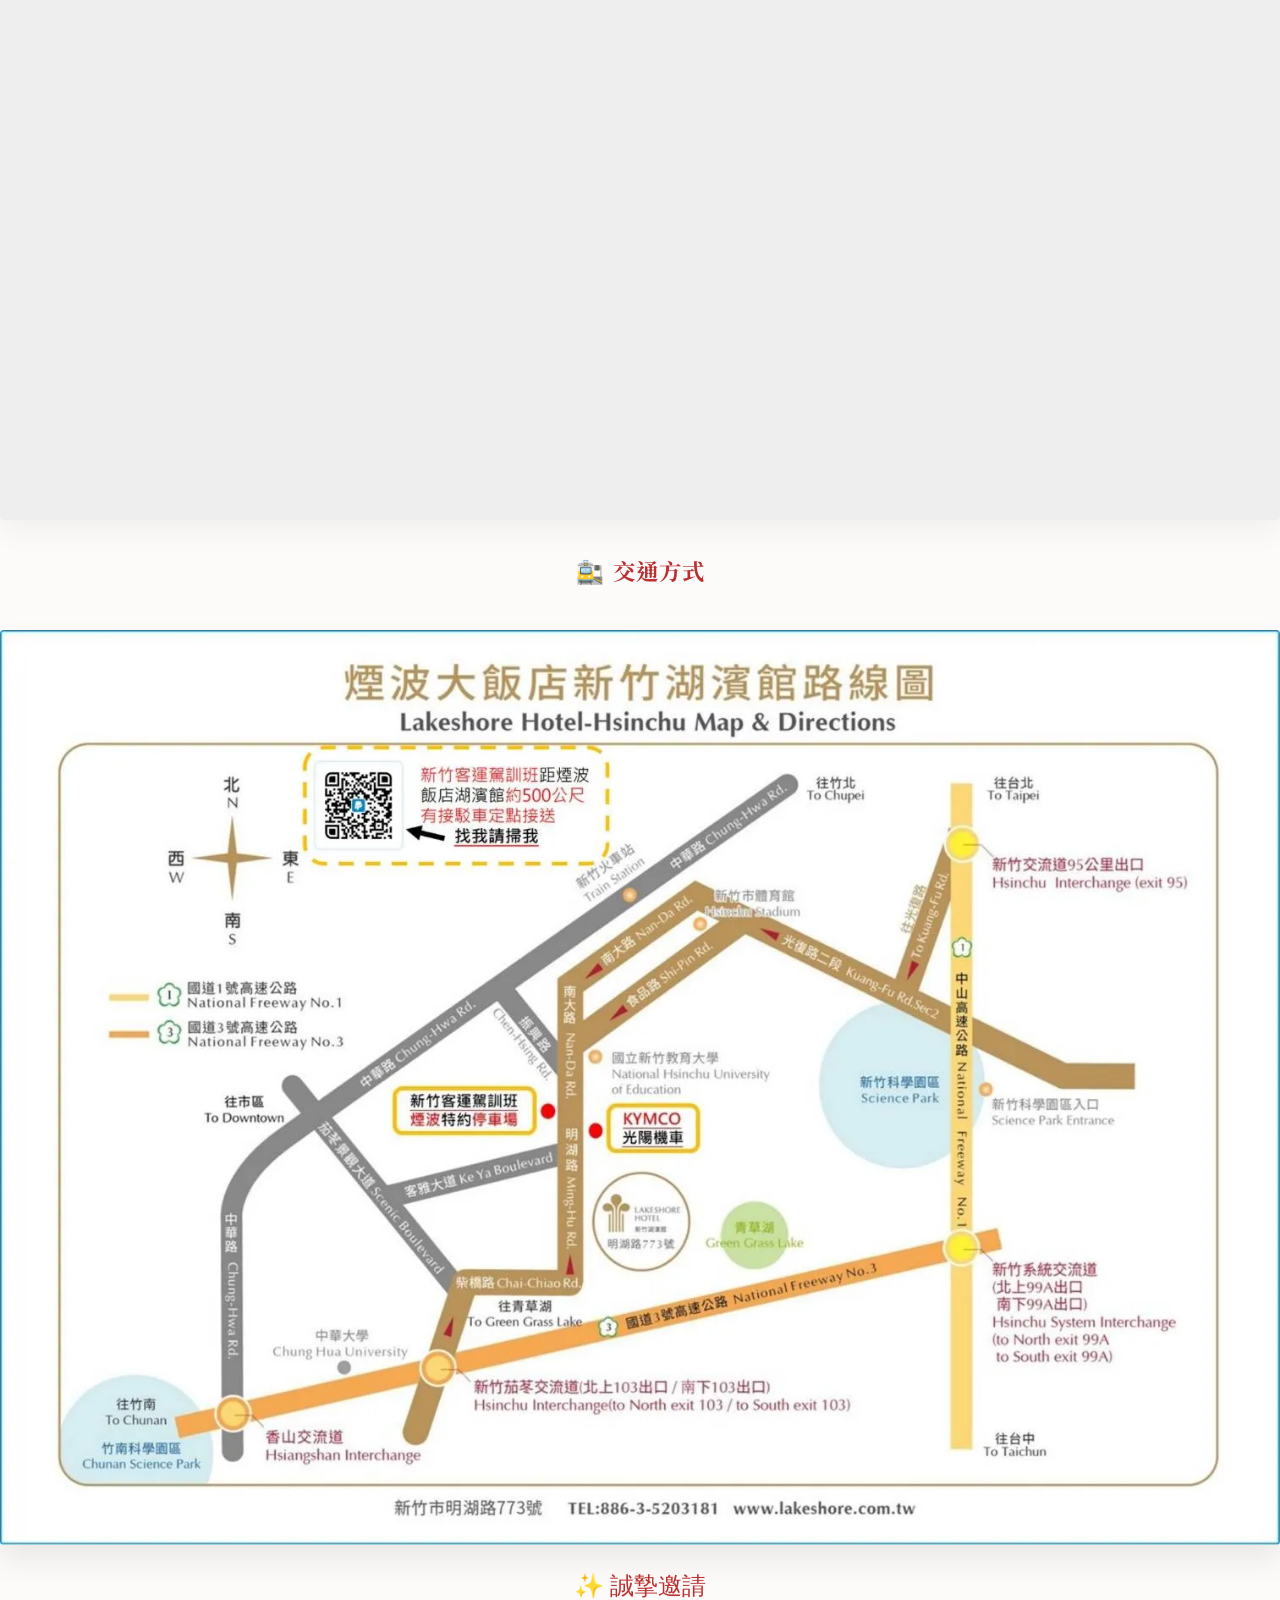
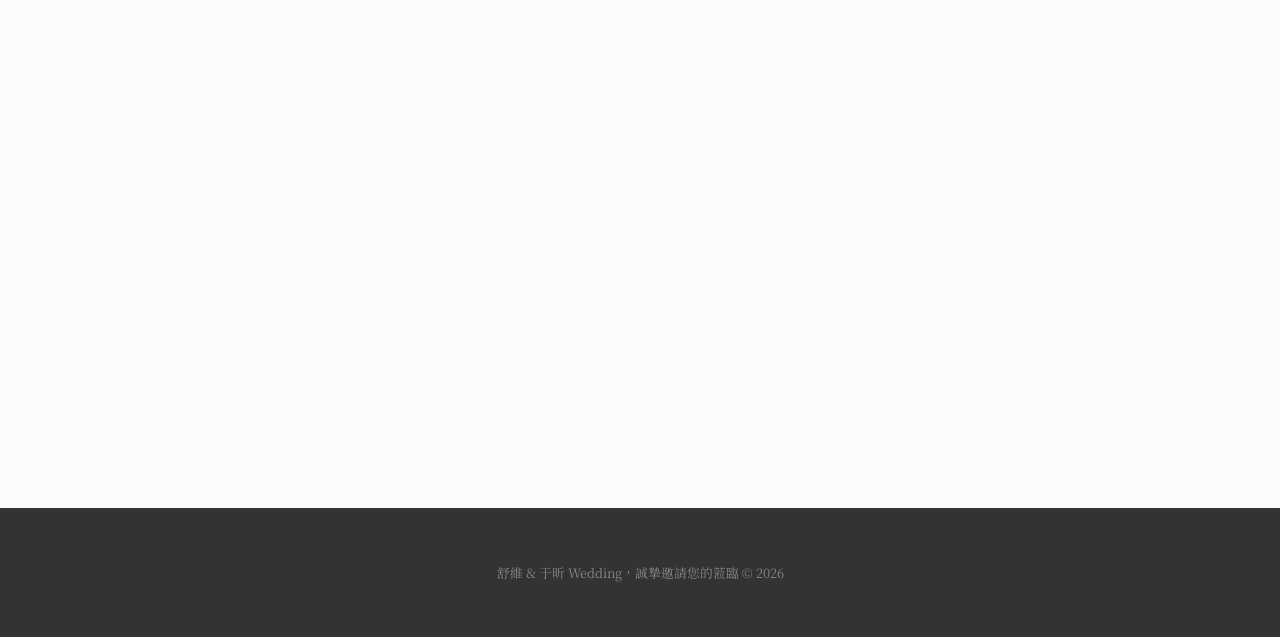
==== commit 60ee886e: "update for phone view" ====
--- a/index.html
+++ b/index.html
@@ -1198,7 +1198,7 @@
         /* 清除舊的 top 設定 */
         left: 20px;
         right: 20px;
-        bottom: 25vh;
+        bottom: 20vh;
         width: auto;
         padding: 0;
       }
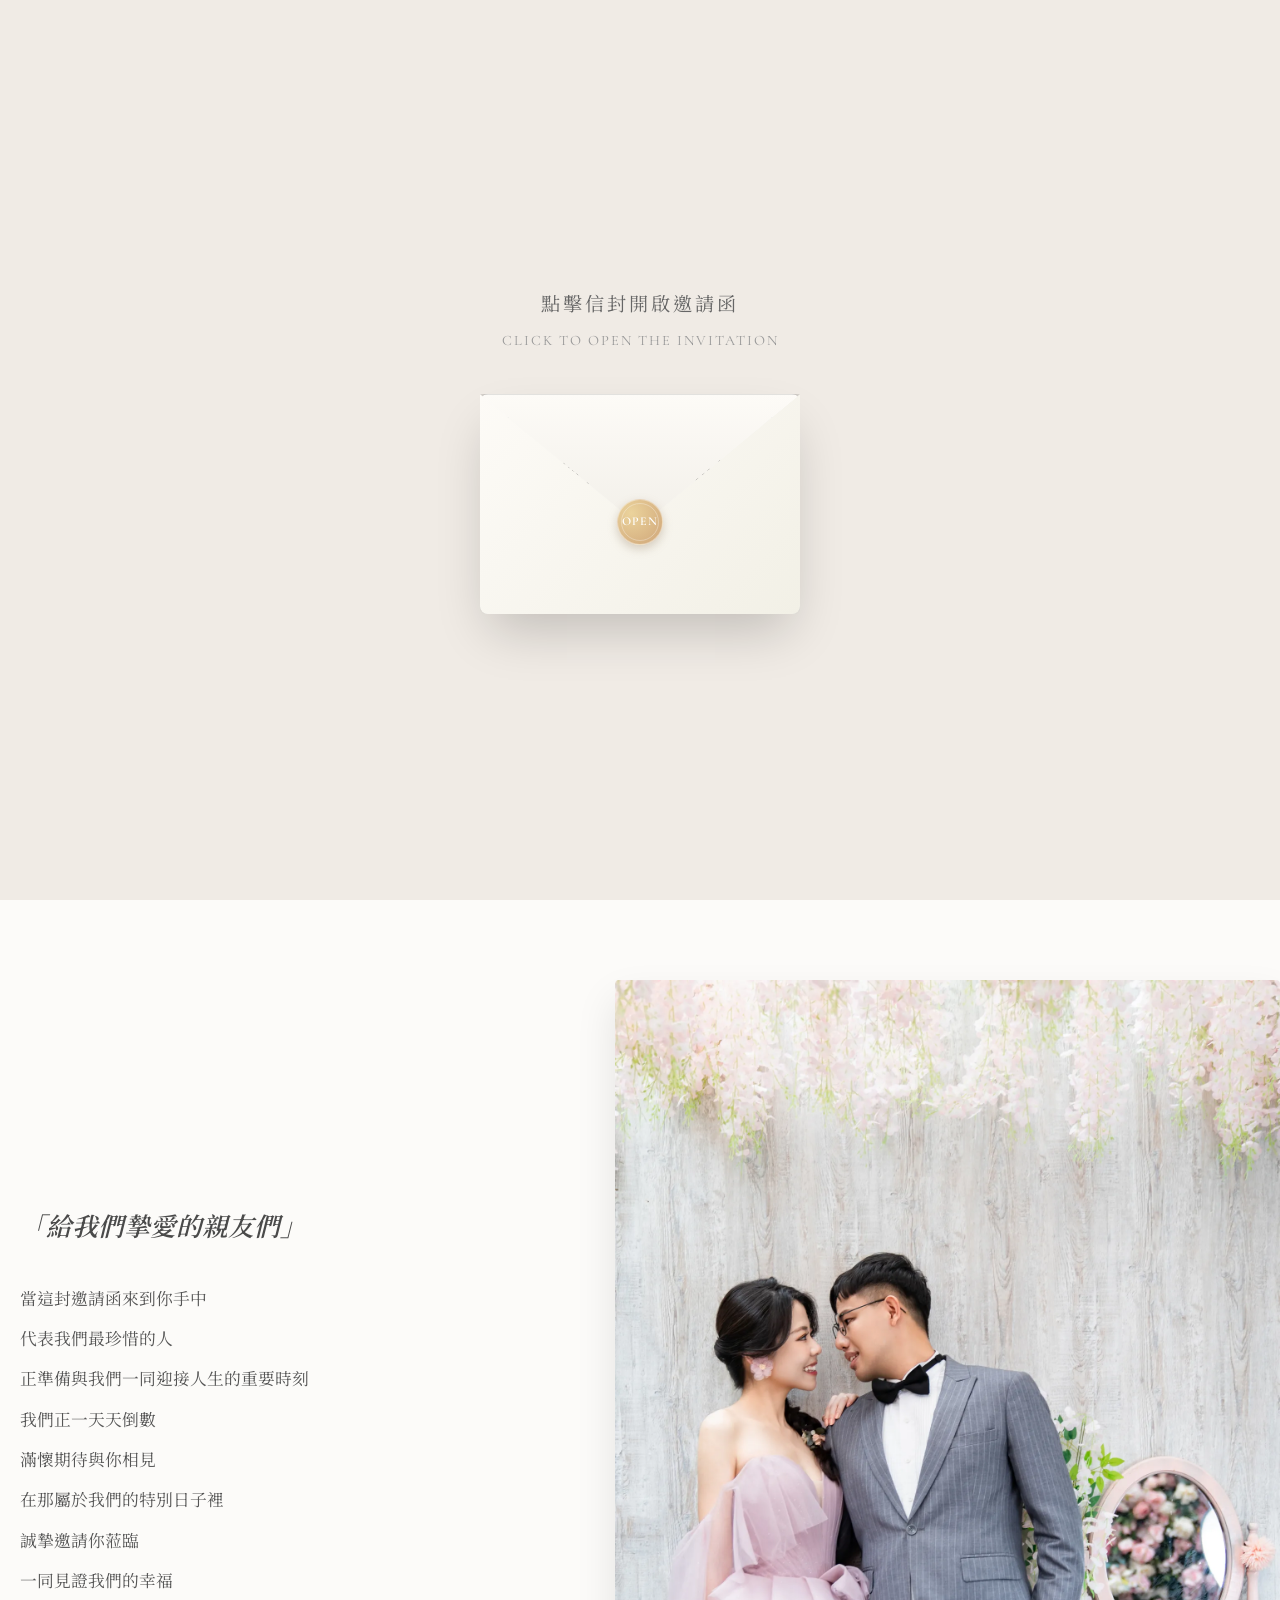
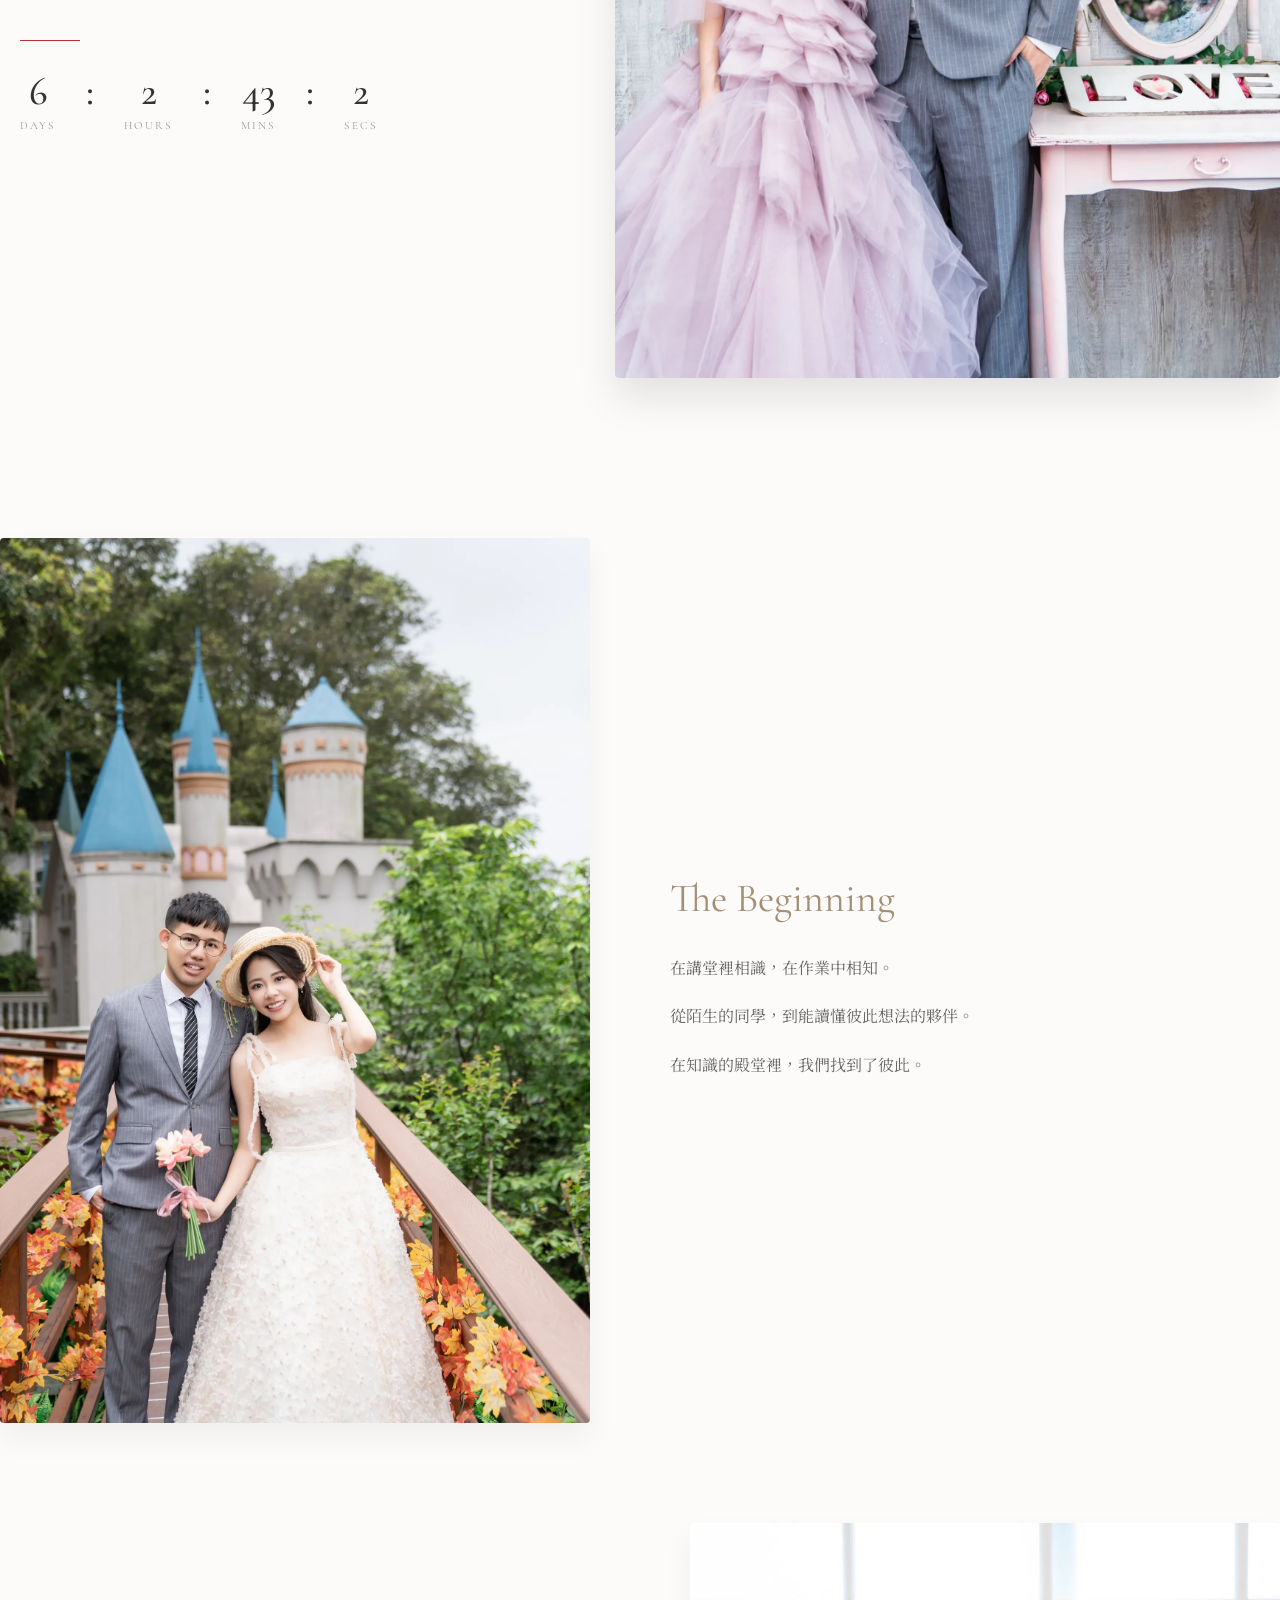
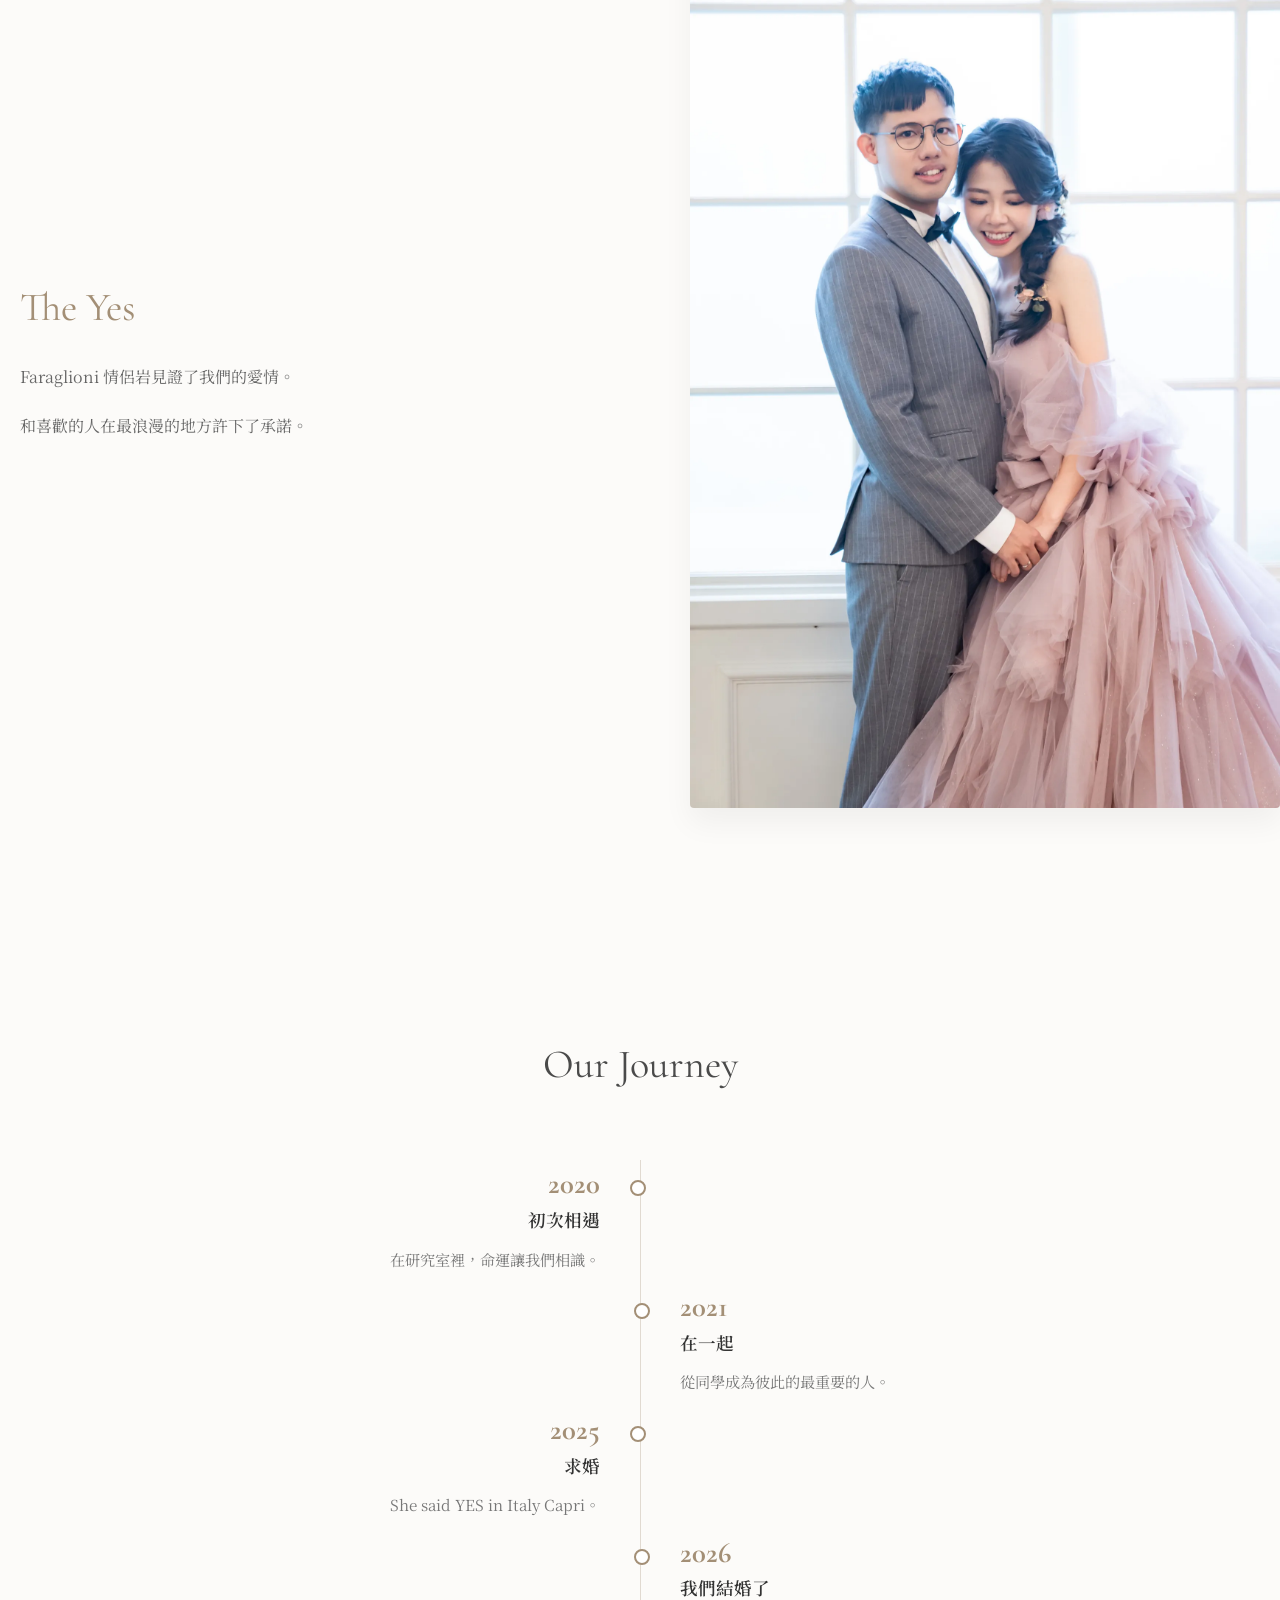
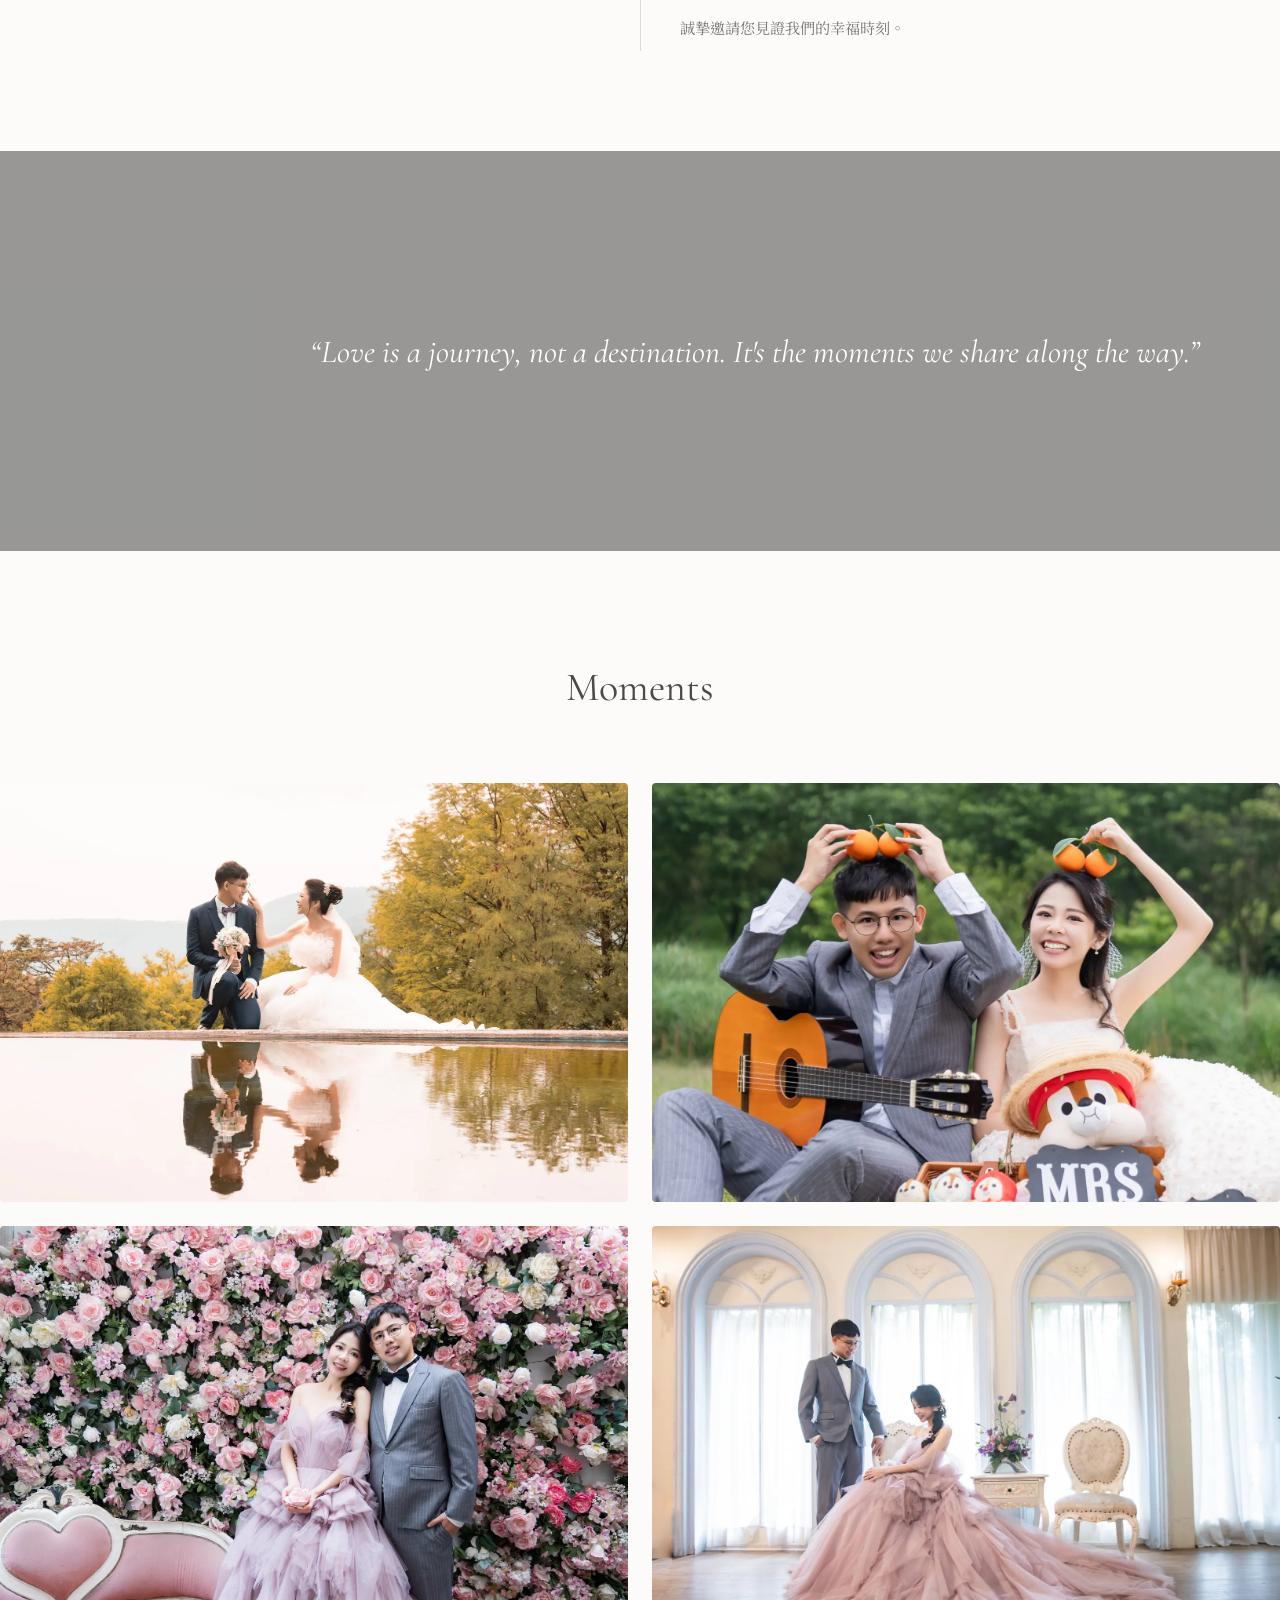
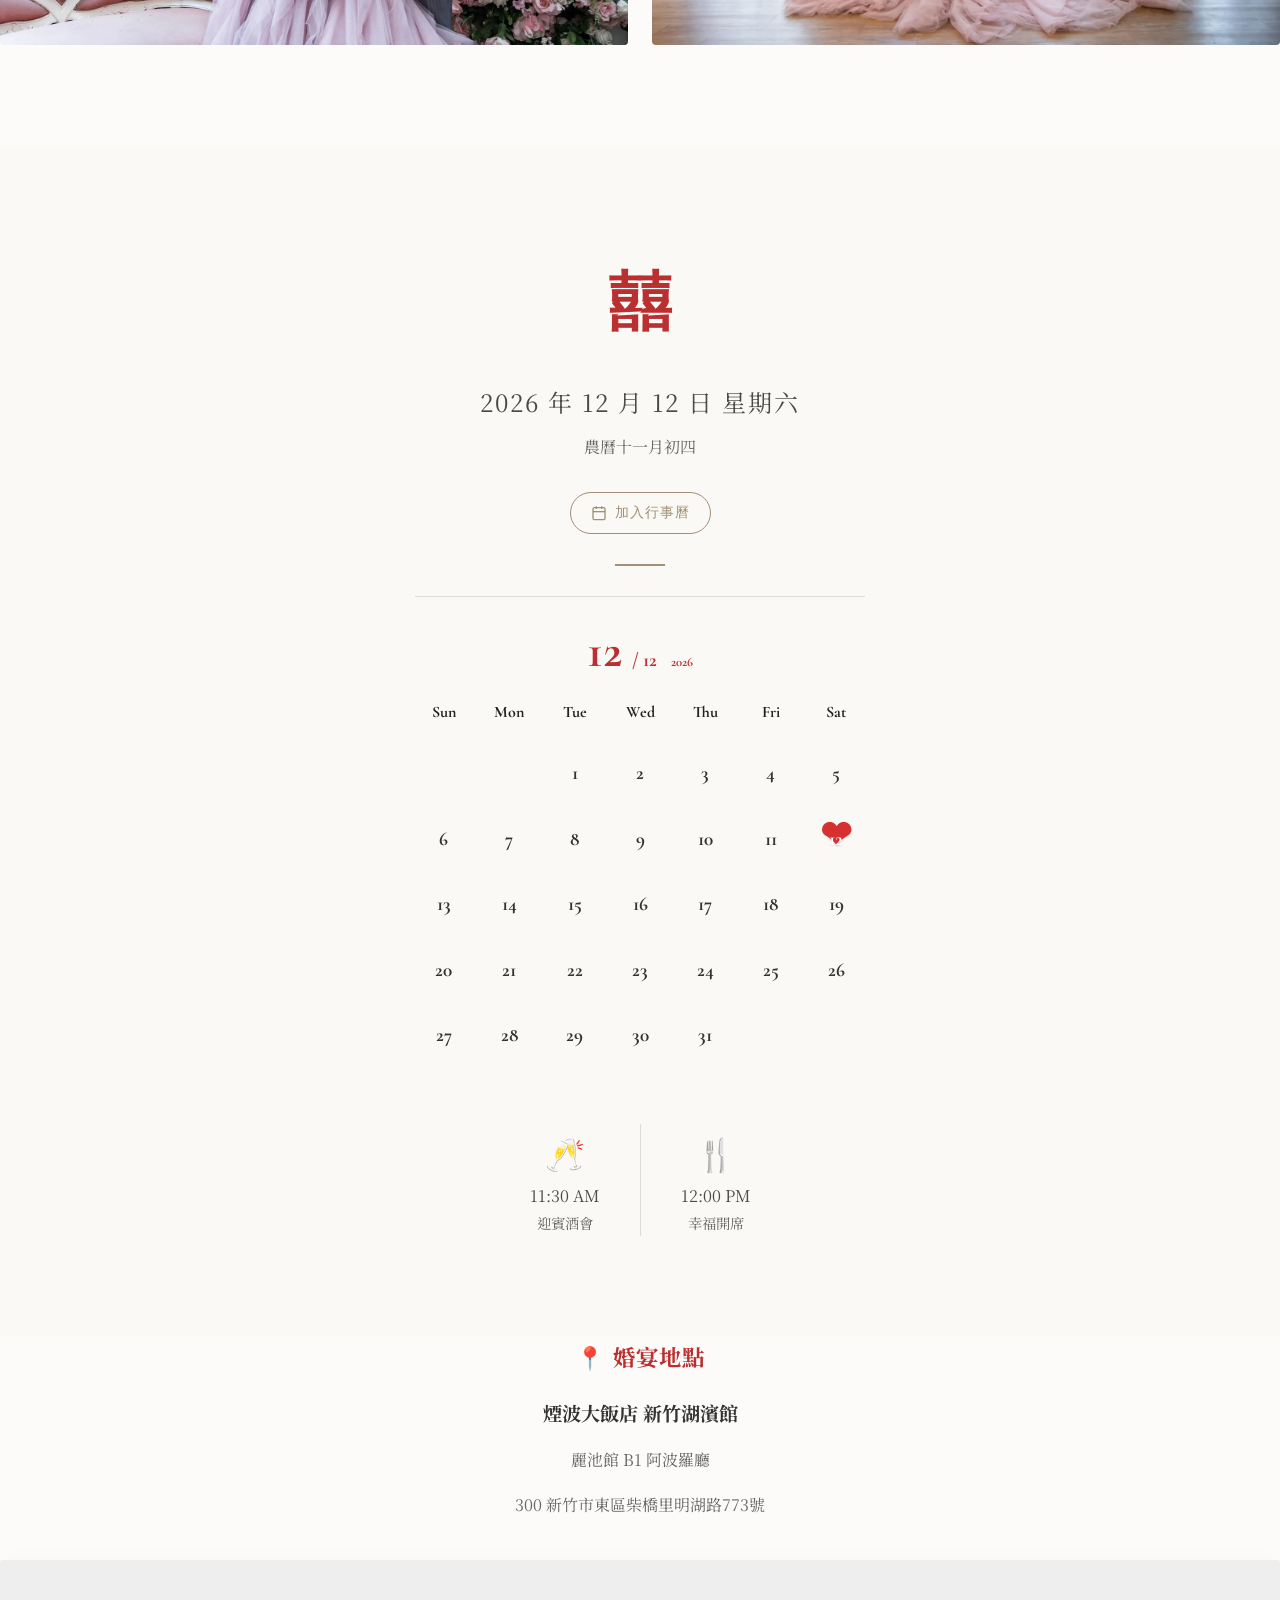
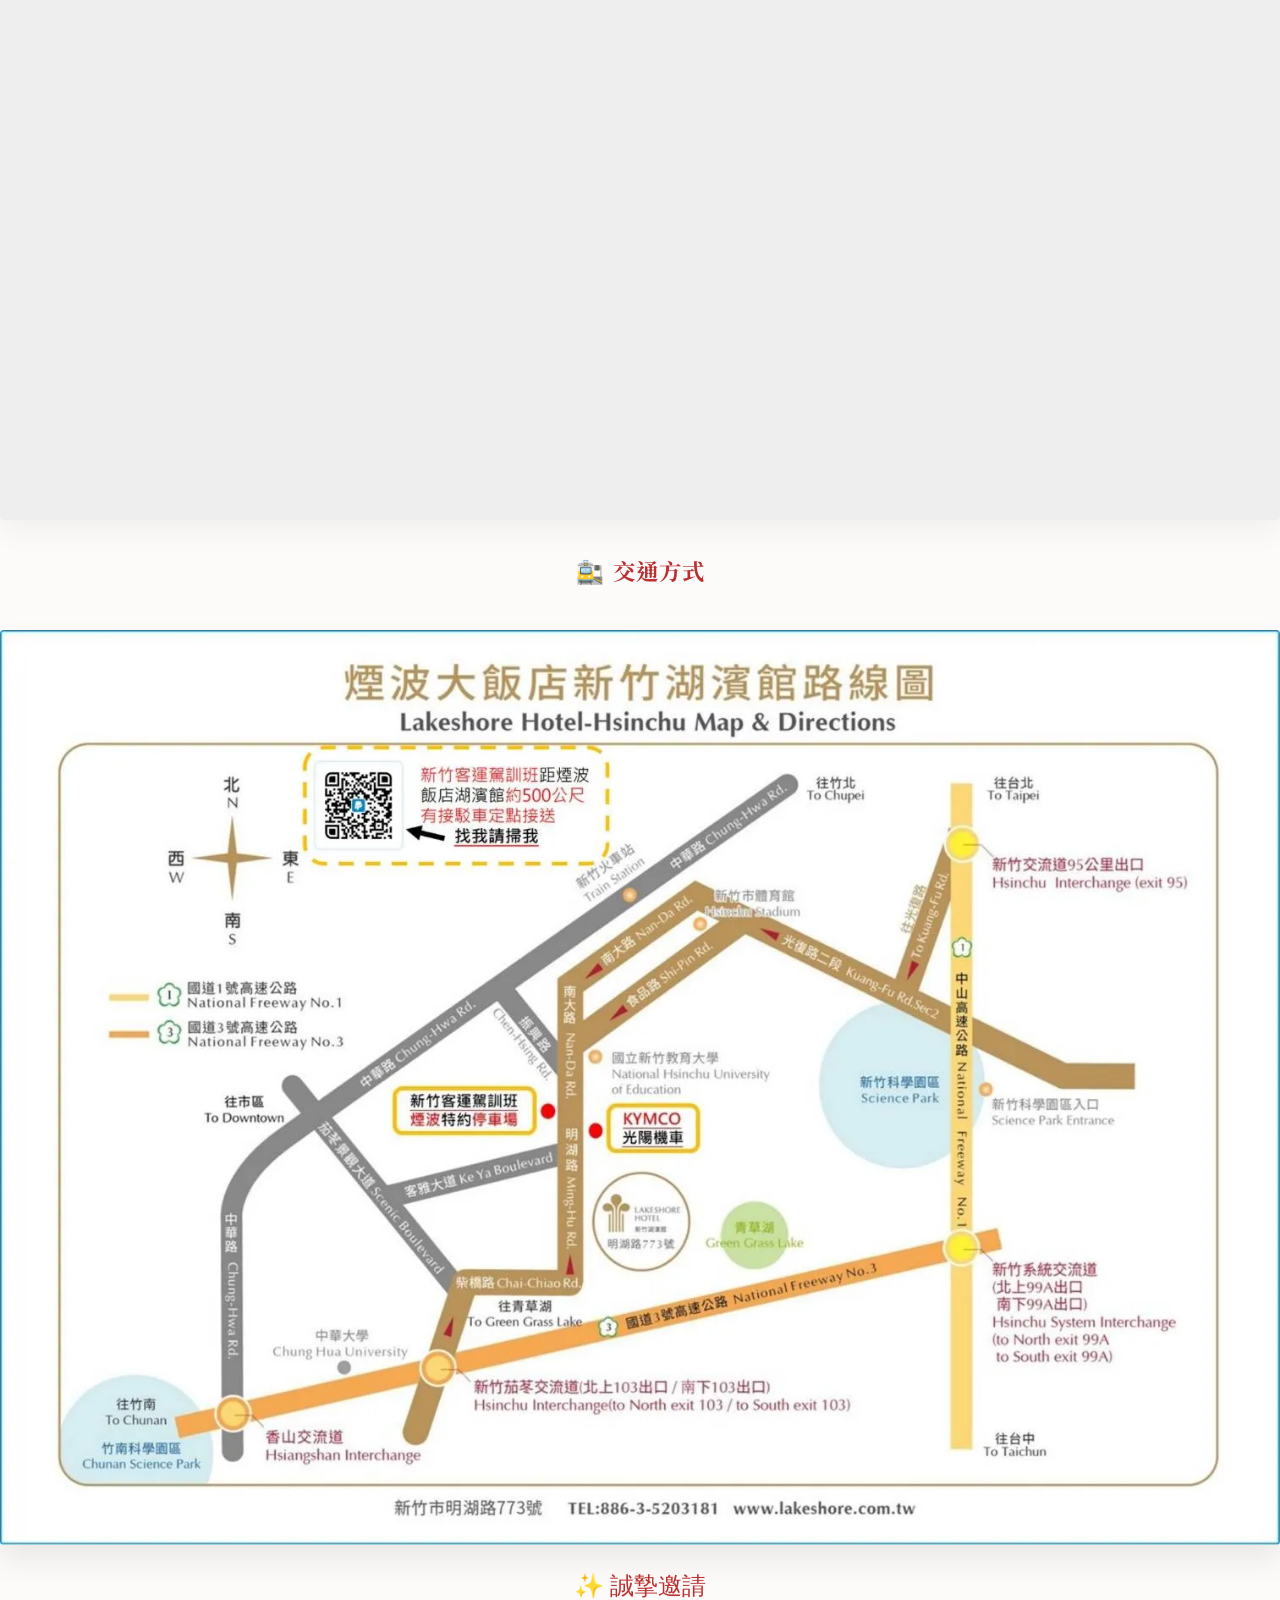
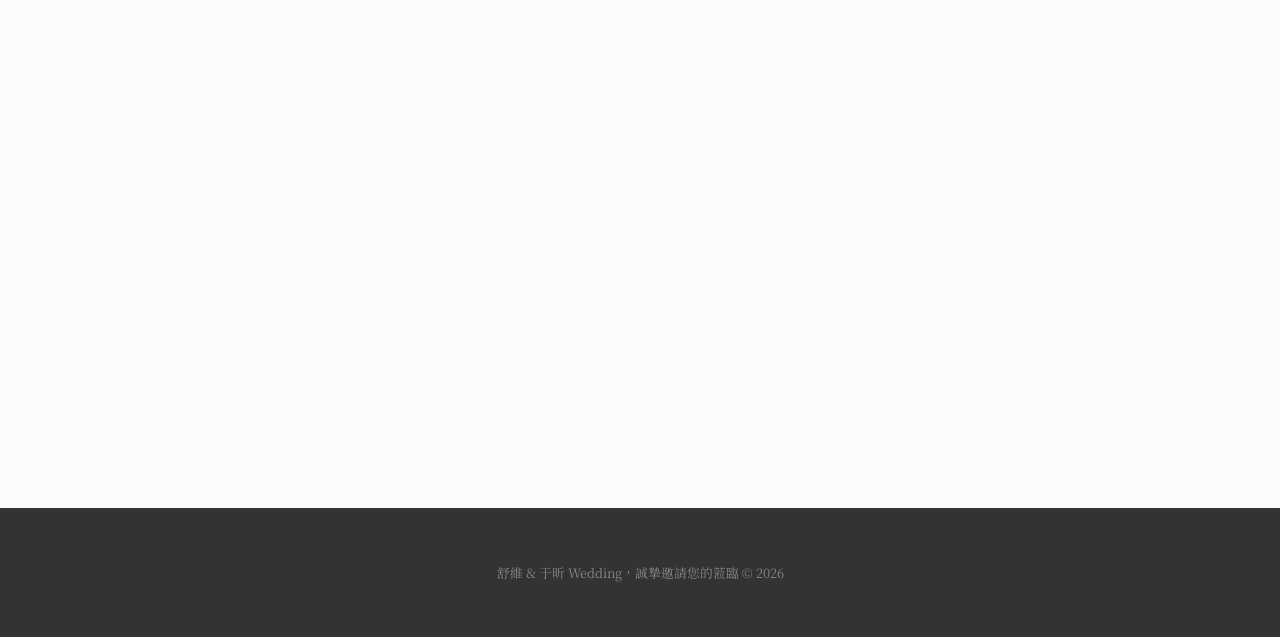
==== commit 03260633: "update for phone view" ====
--- a/index.html
+++ b/index.html
@@ -1195,10 +1195,9 @@
       .hero-content {
         position: absolute;
         top: auto;
-        /* 清除舊的 top 設定 */
         left: 20px;
         right: 20px;
-        bottom: 20vh;
+        bottom: 18vh;
         width: auto;
         padding: 0;
       }
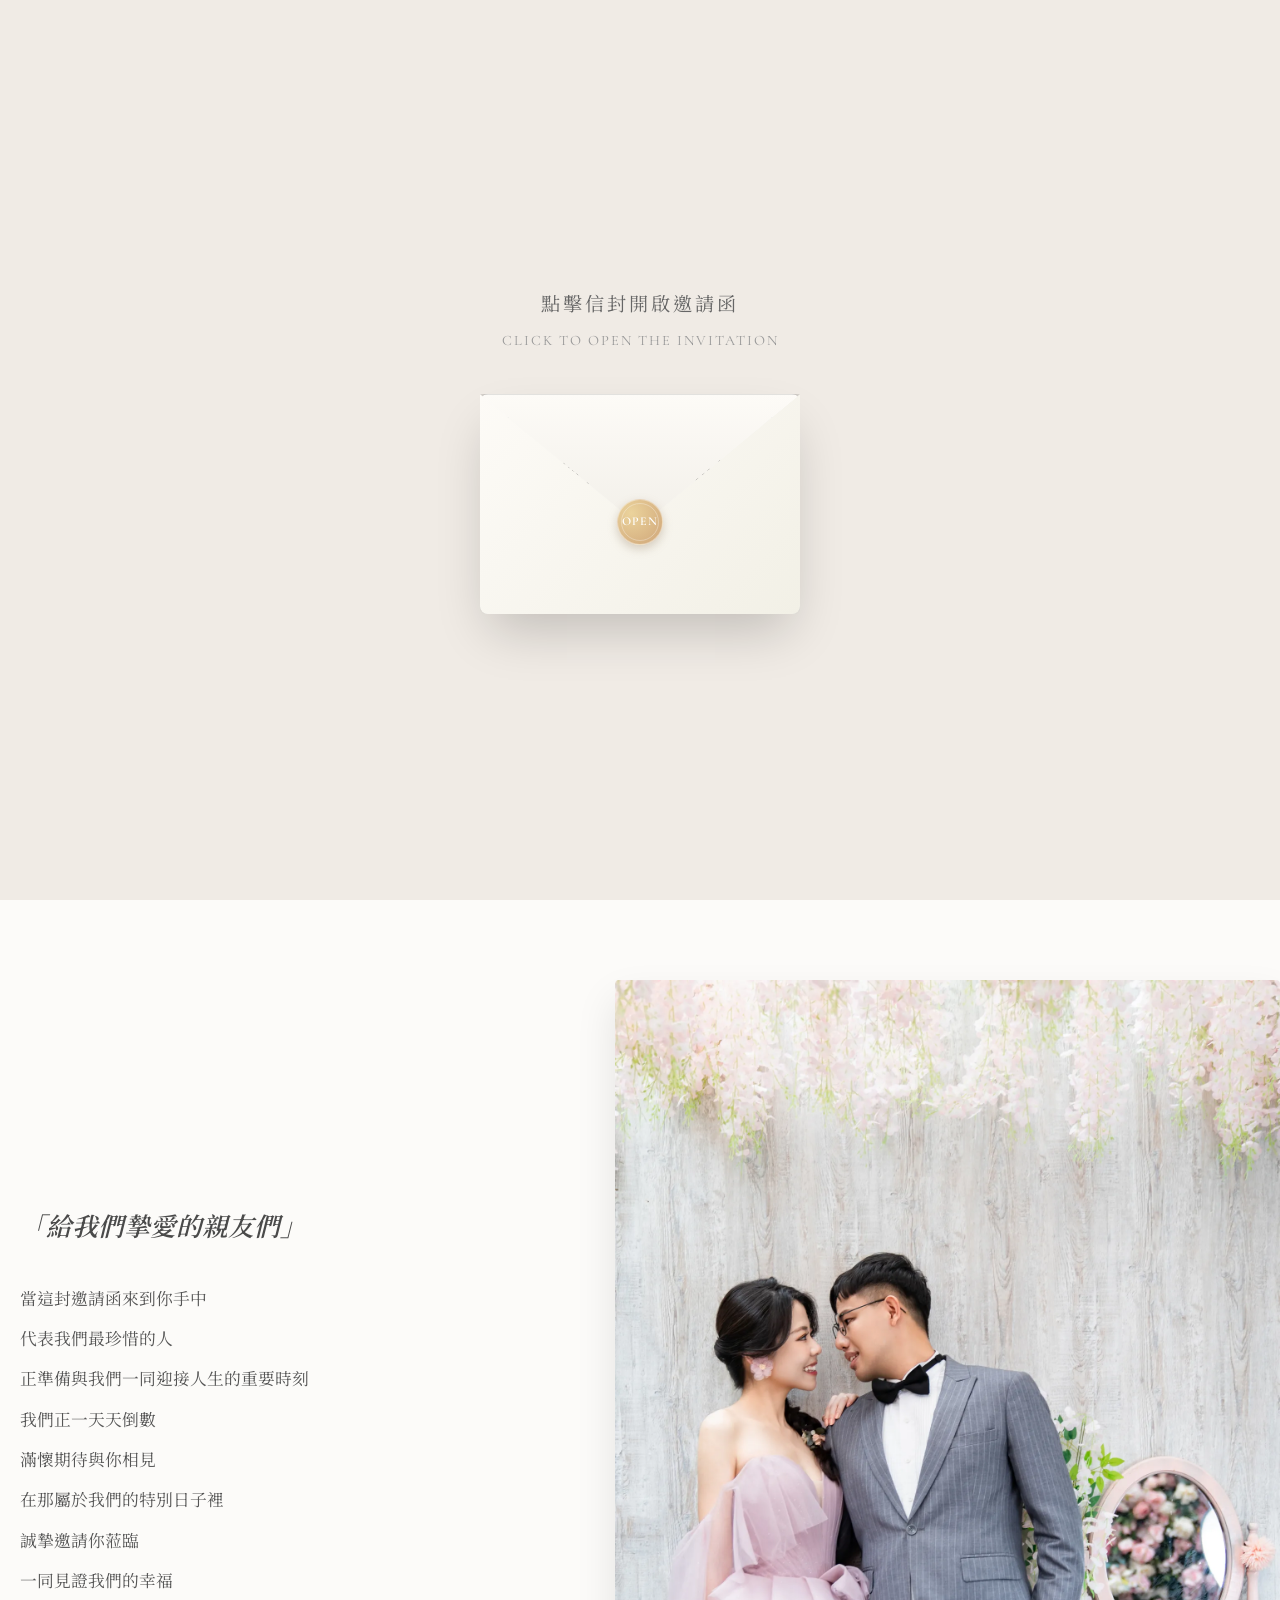
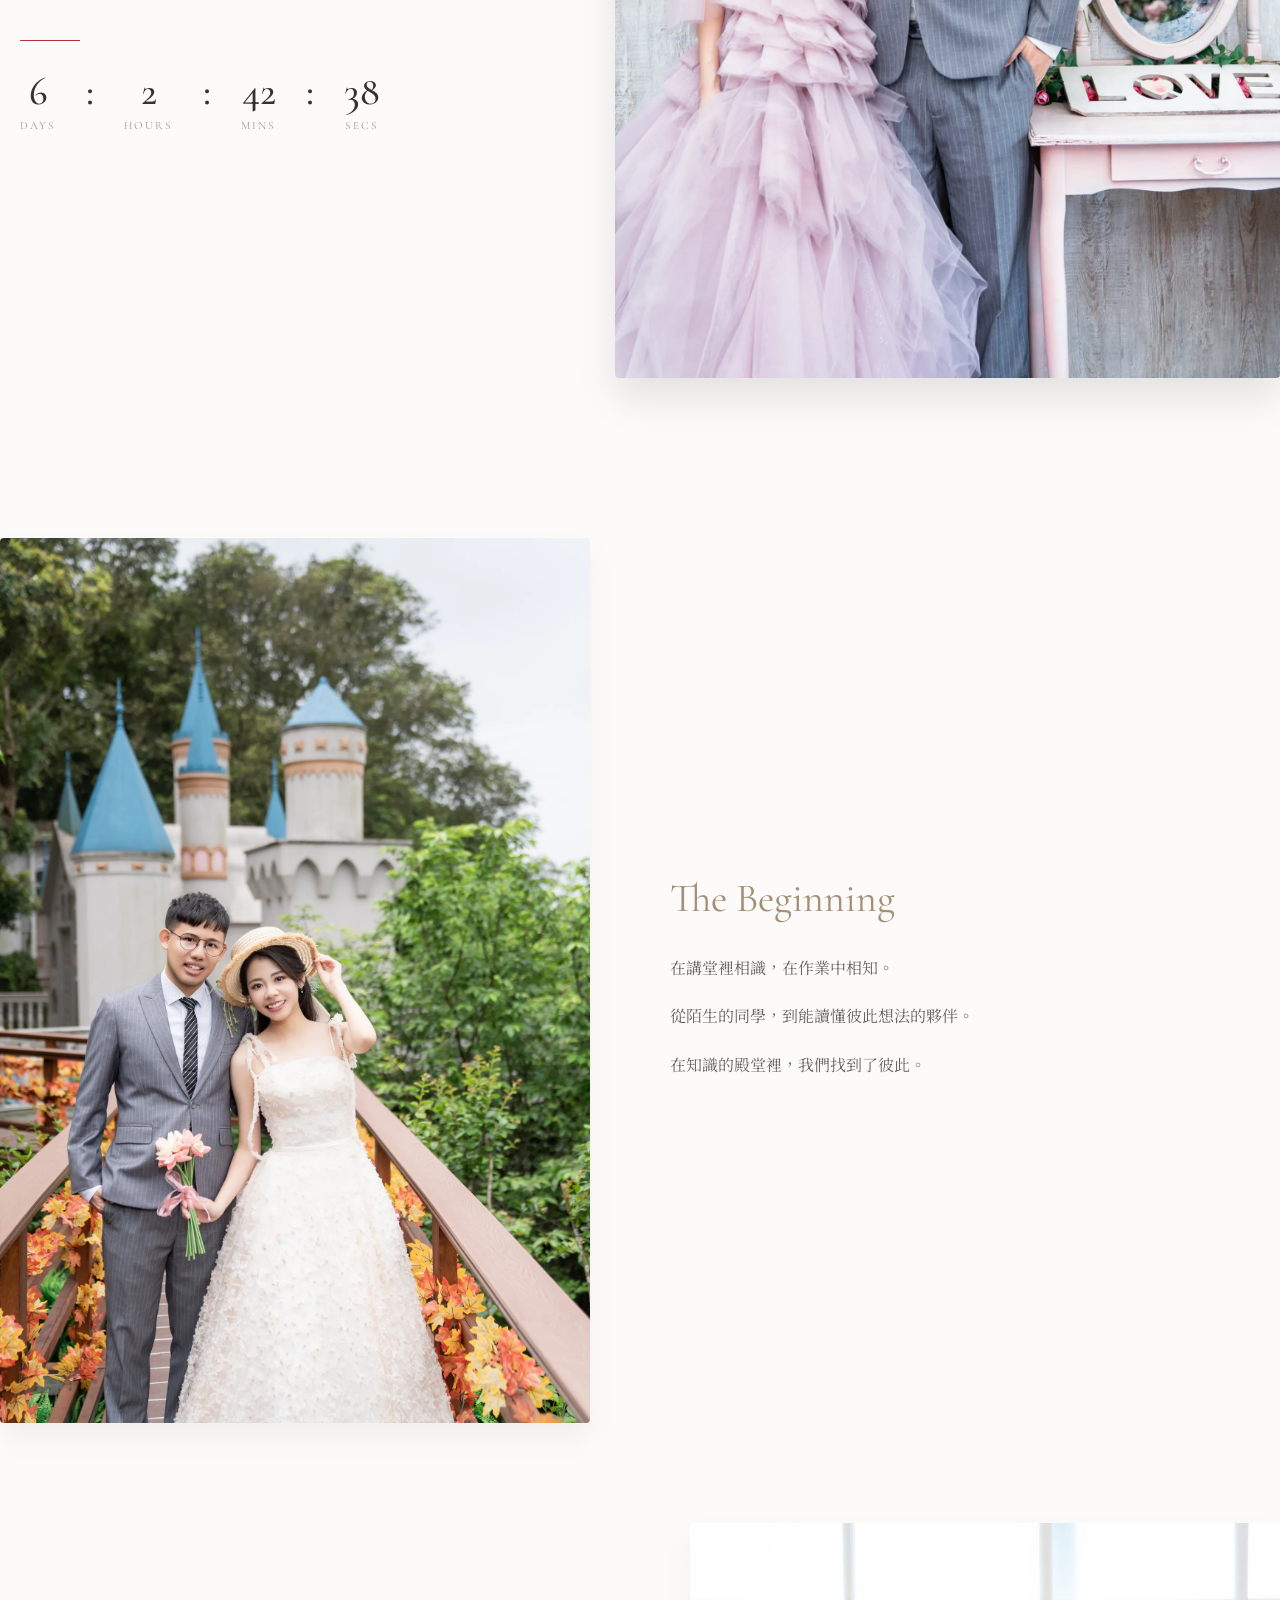
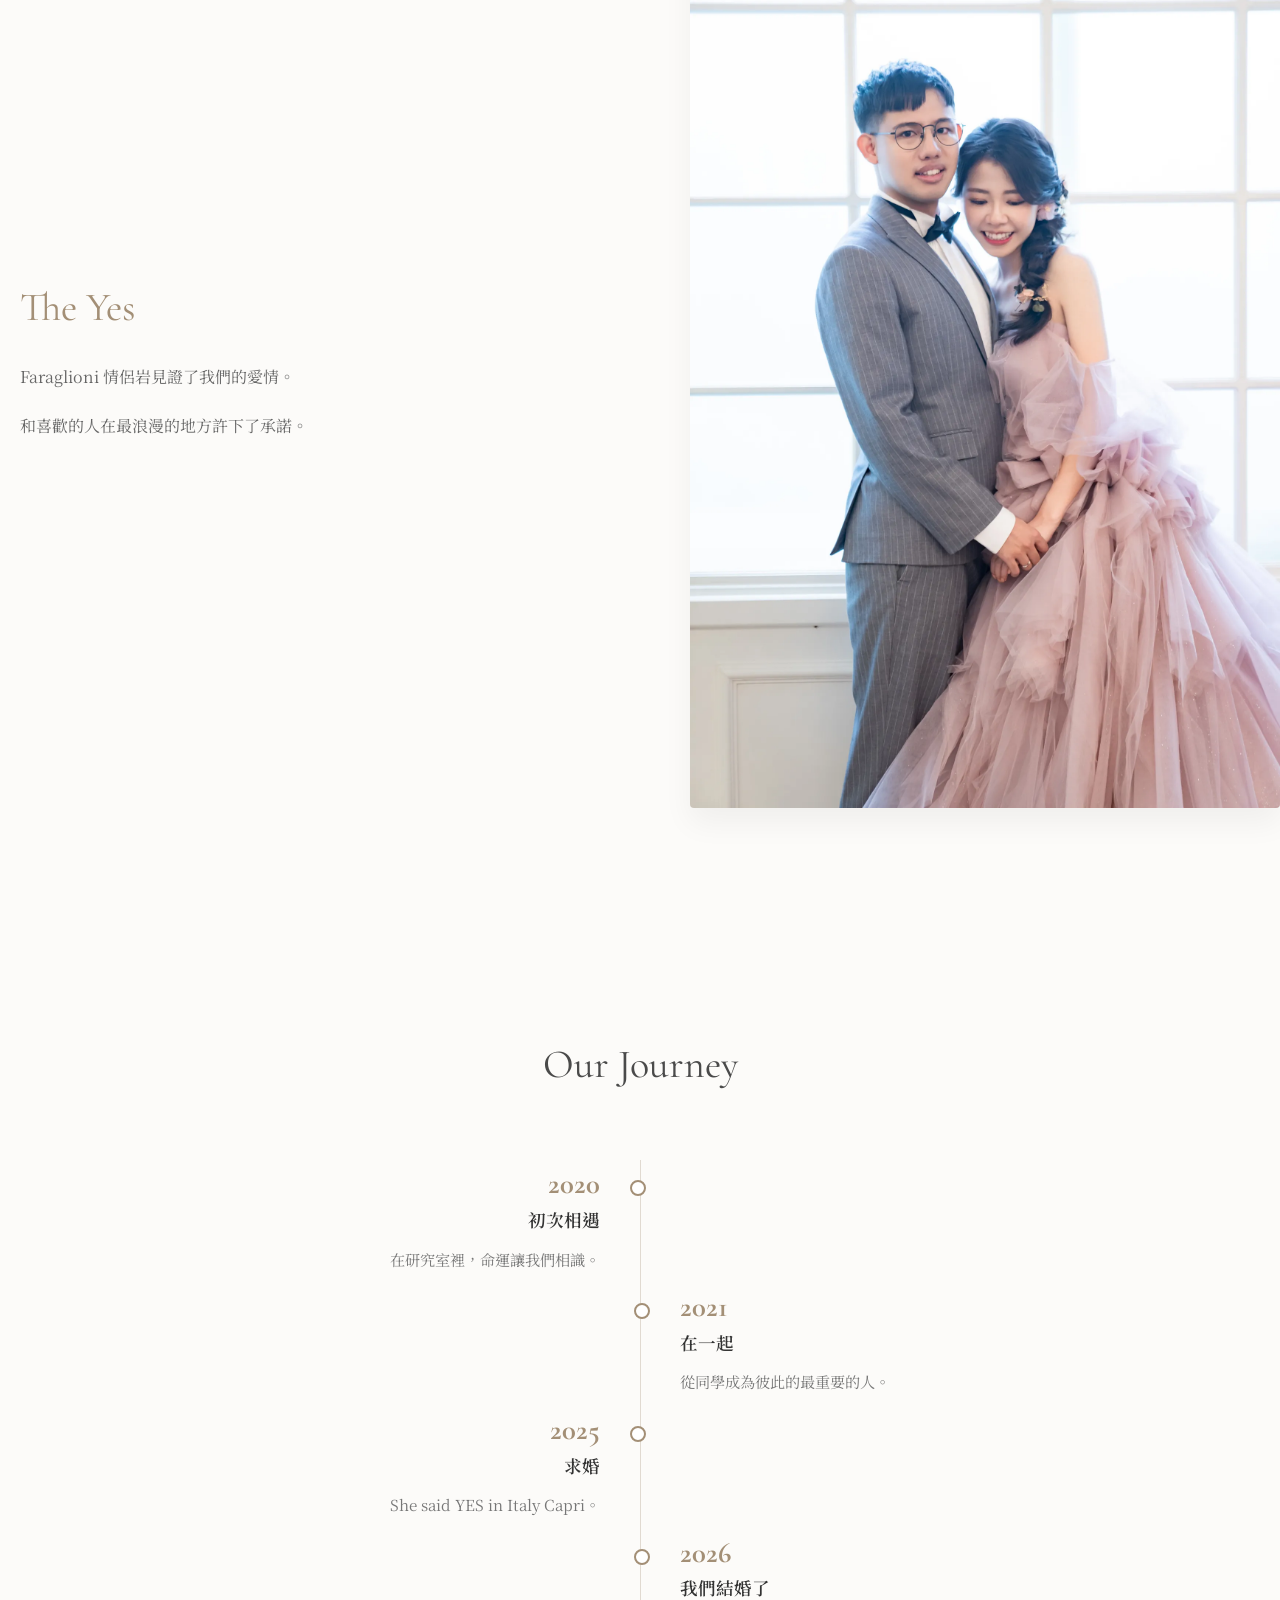
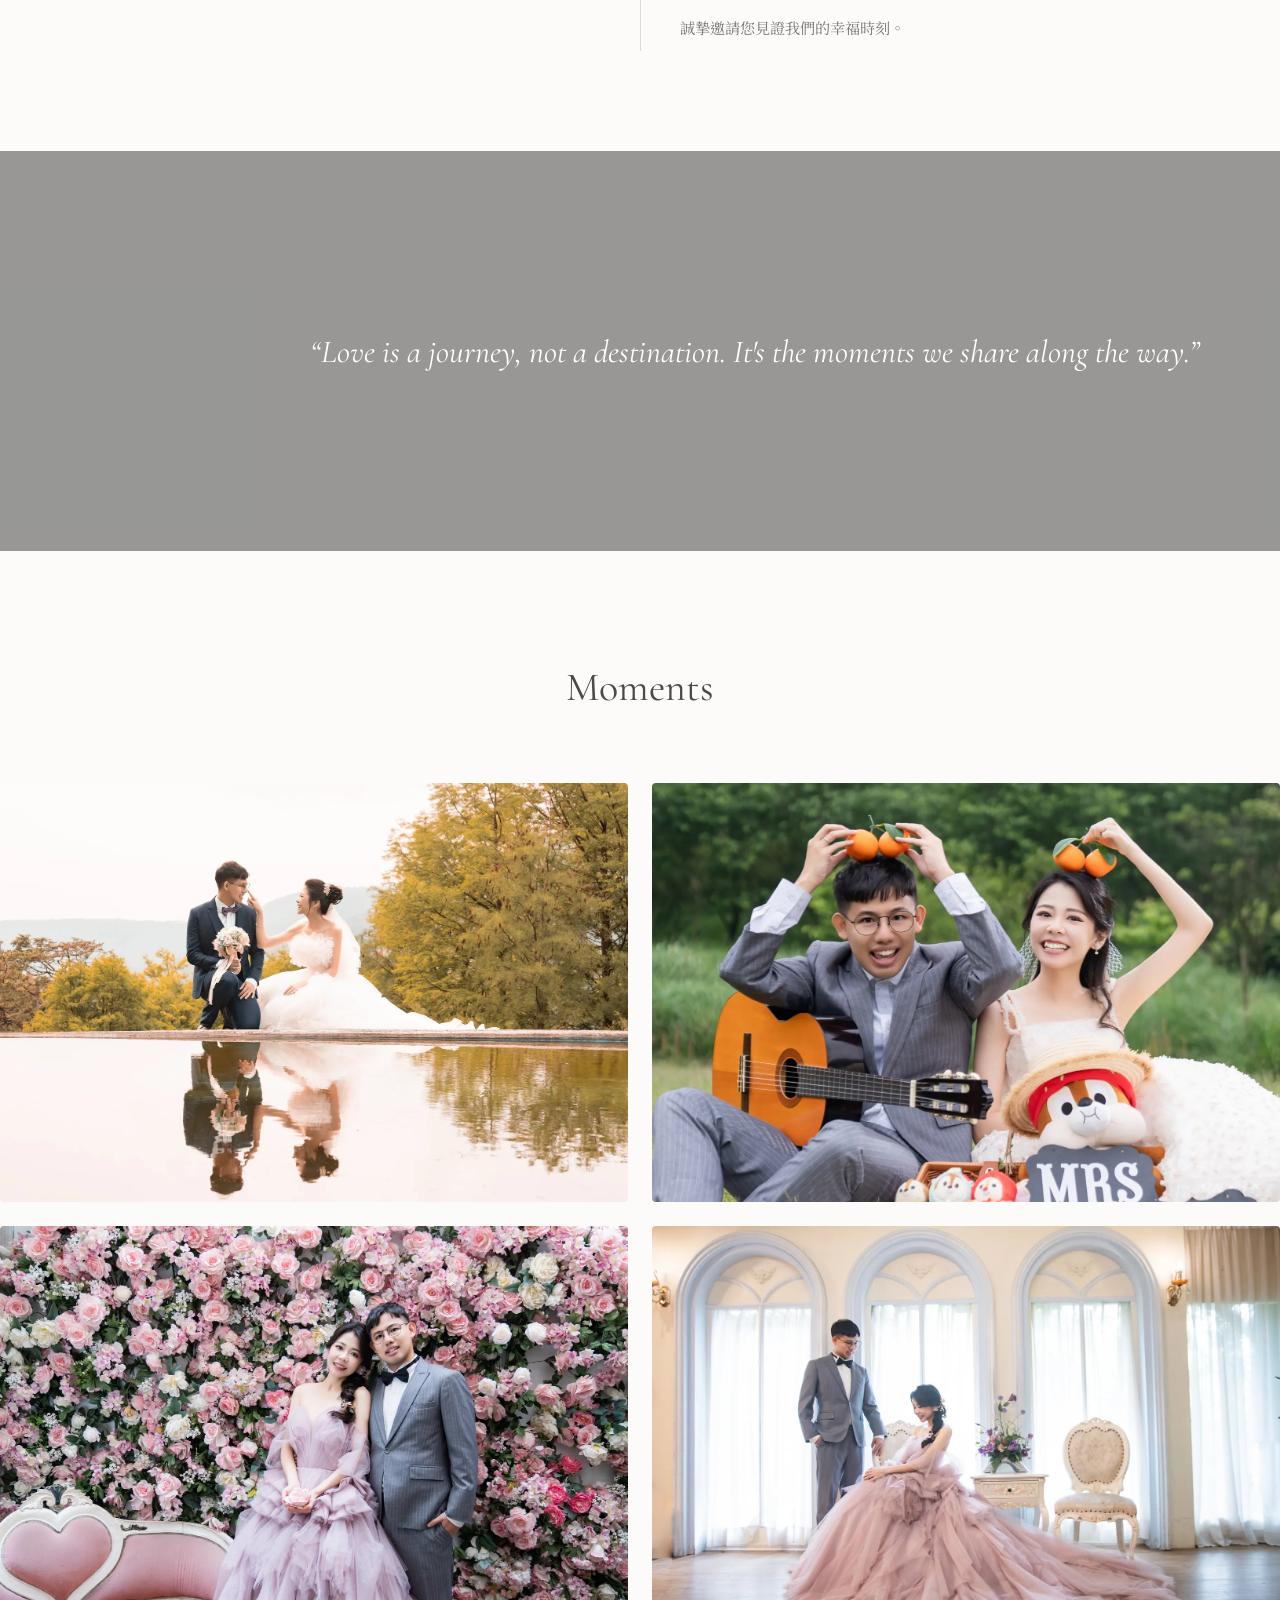
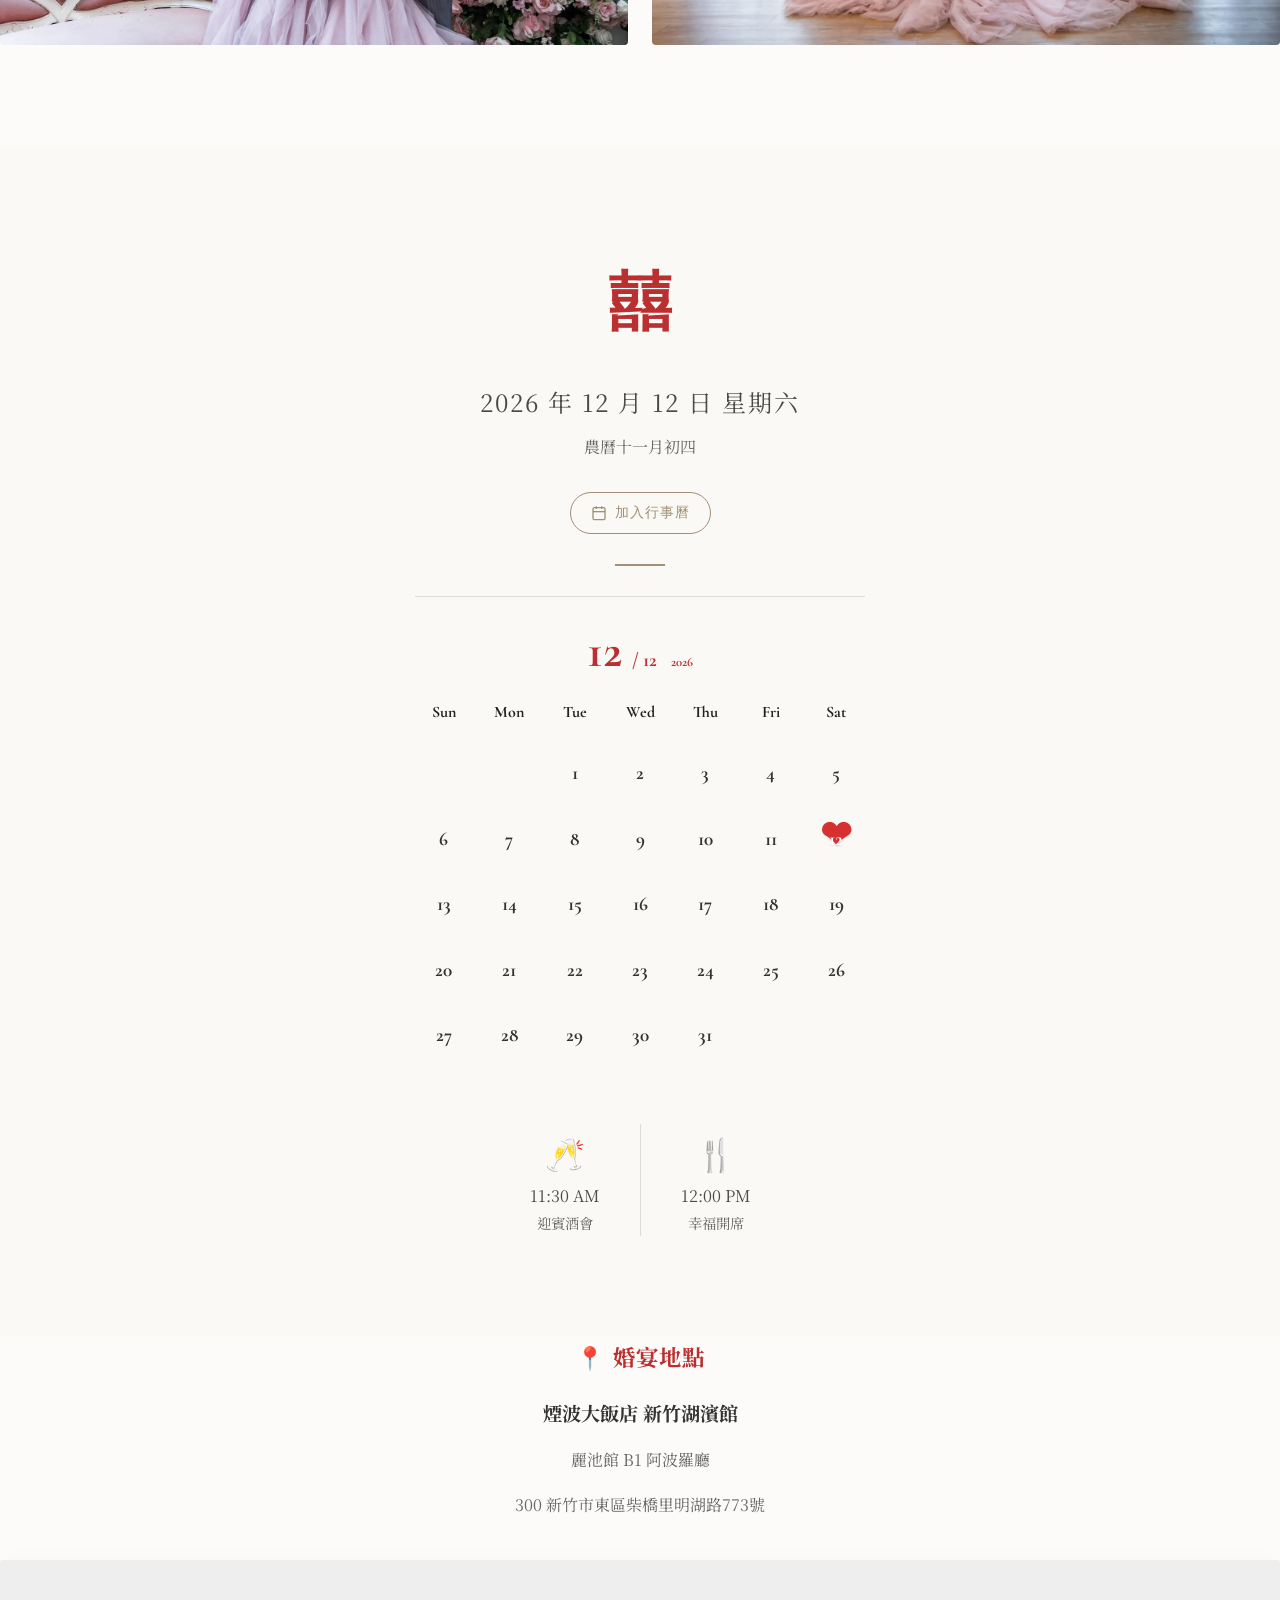
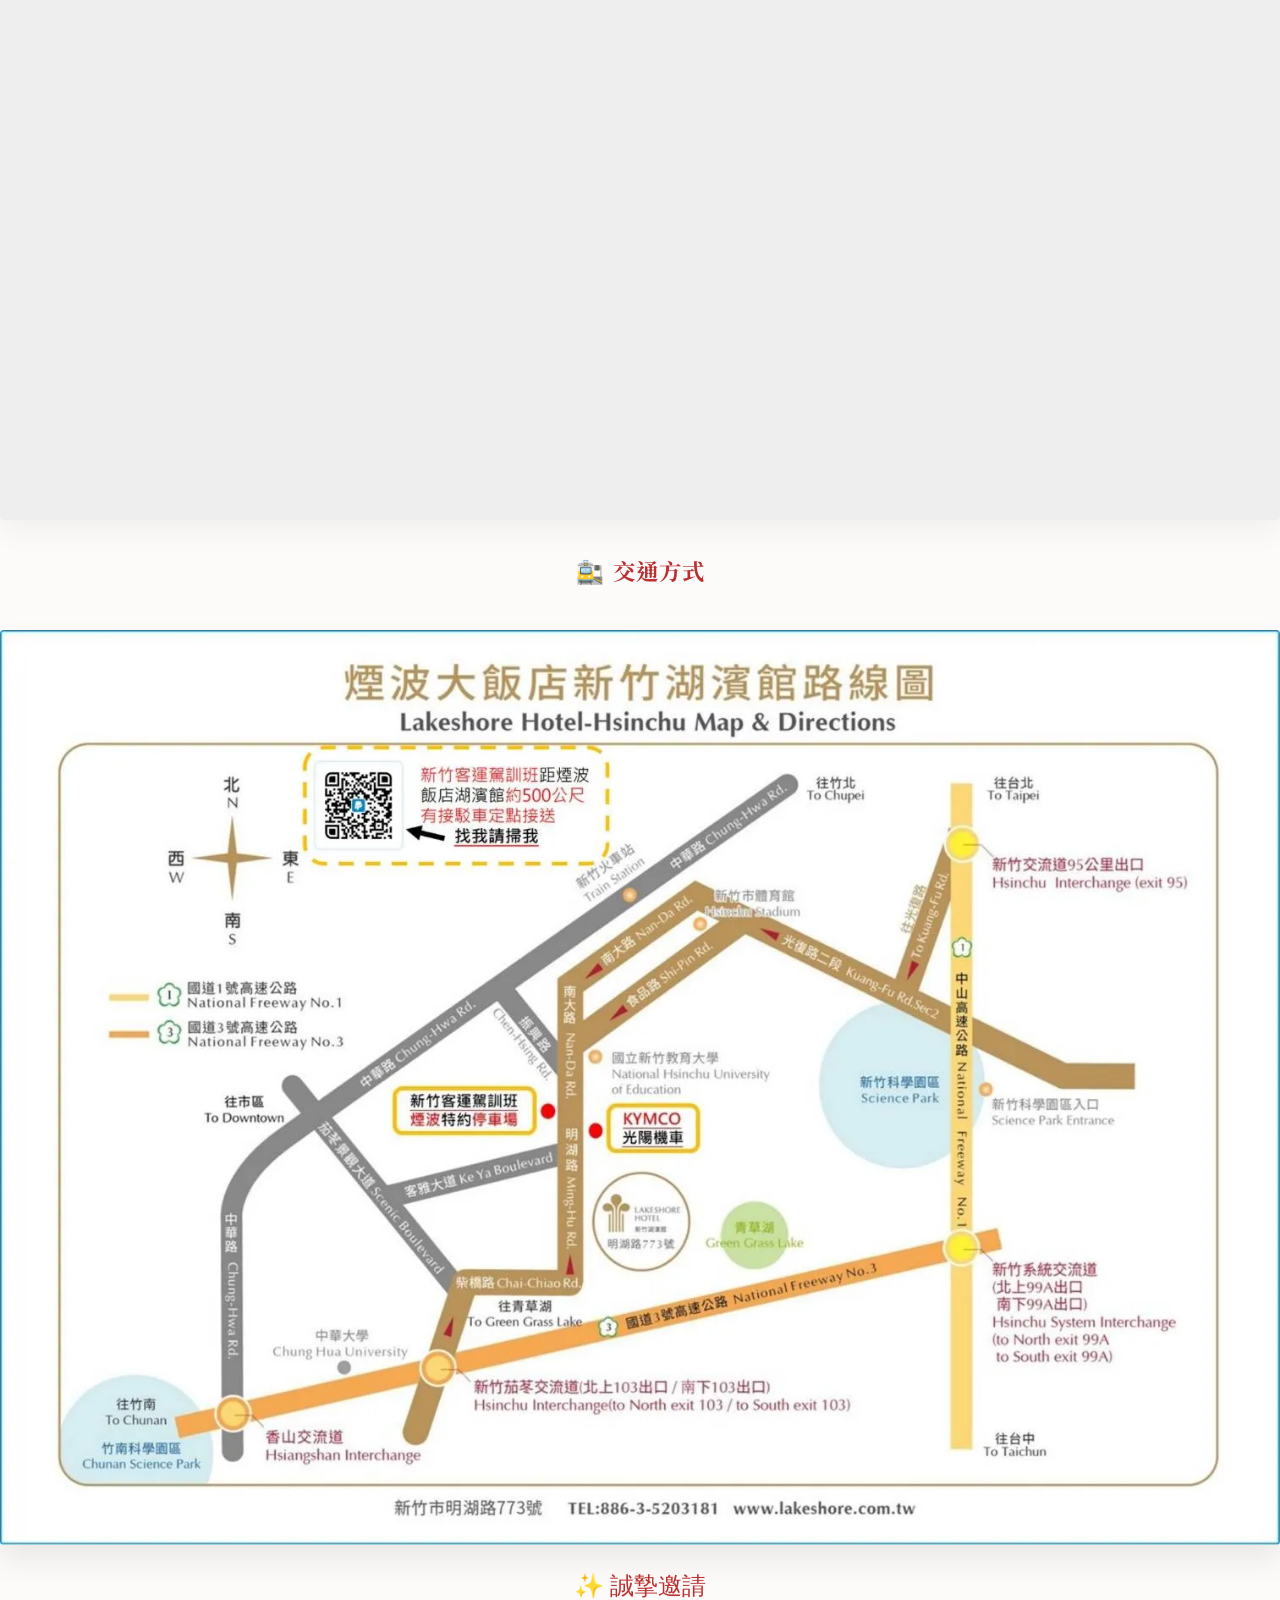
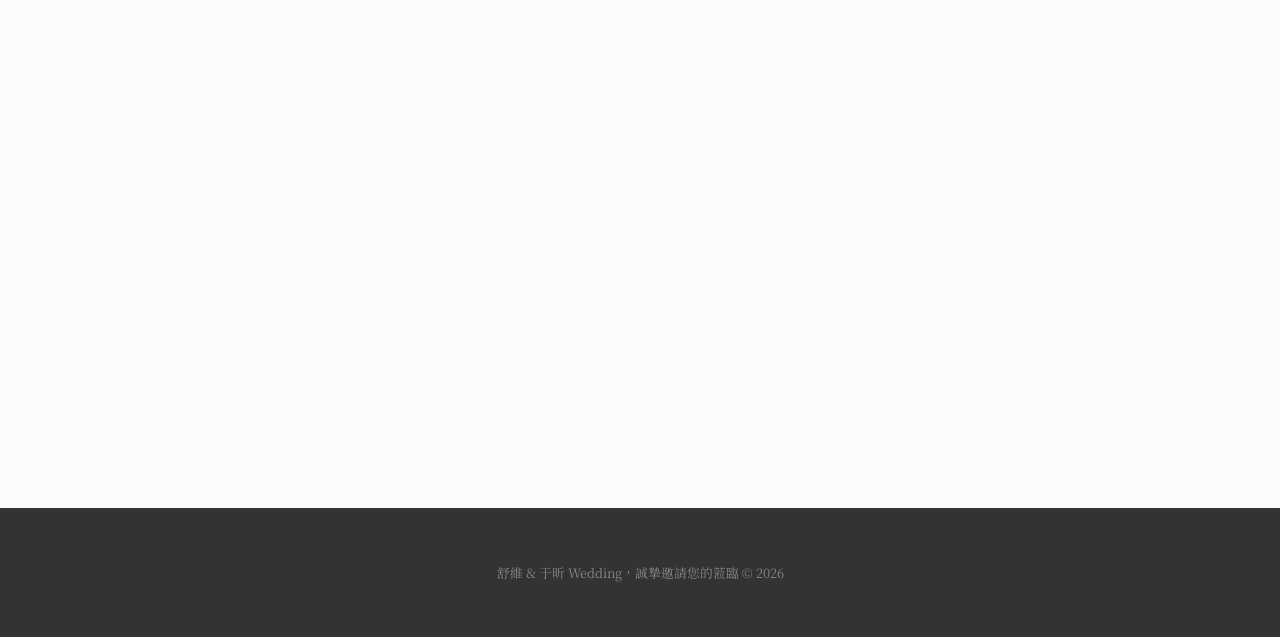
==== commit d4151e64: "update for phone view" ====
--- a/index.html
+++ b/index.html
@@ -1197,7 +1197,7 @@
         top: auto;
         left: 20px;
         right: 20px;
-        bottom: 18vh;
+        bottom: 0;
         width: auto;
         padding: 0;
       }
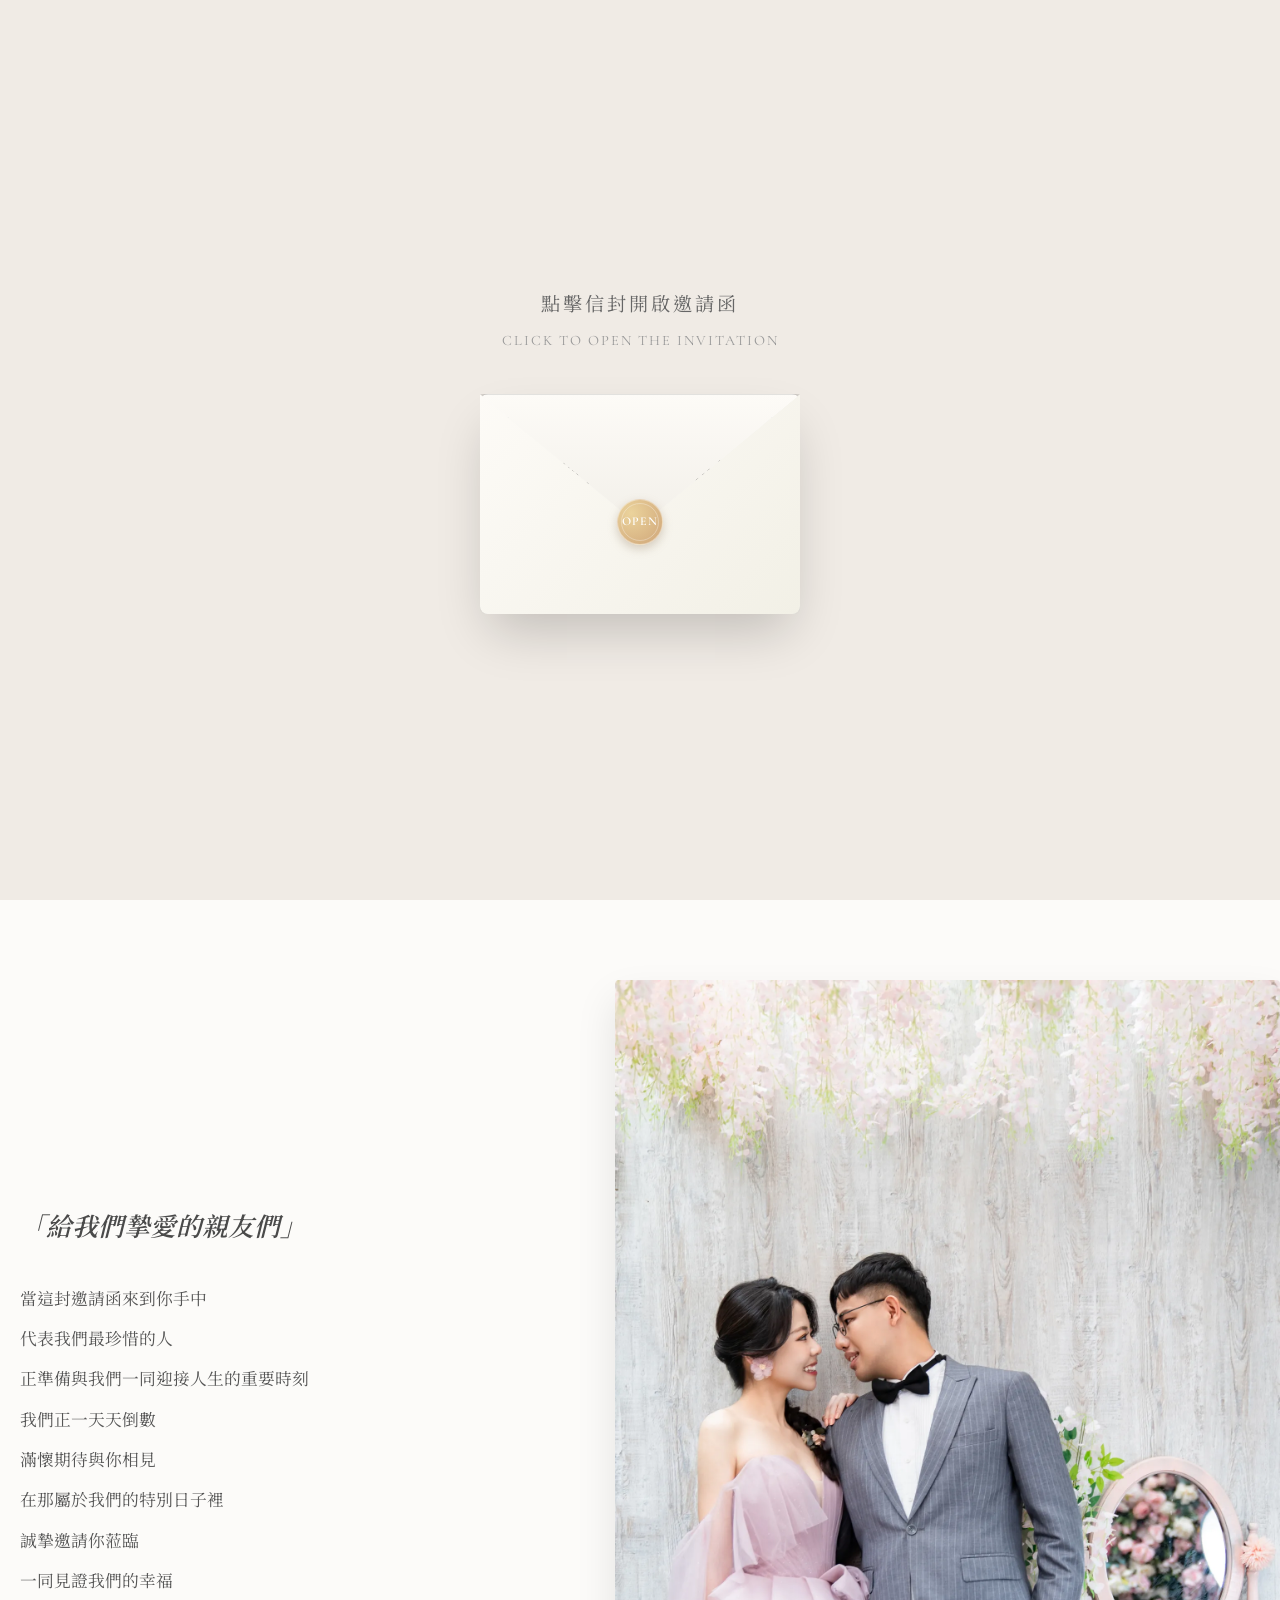
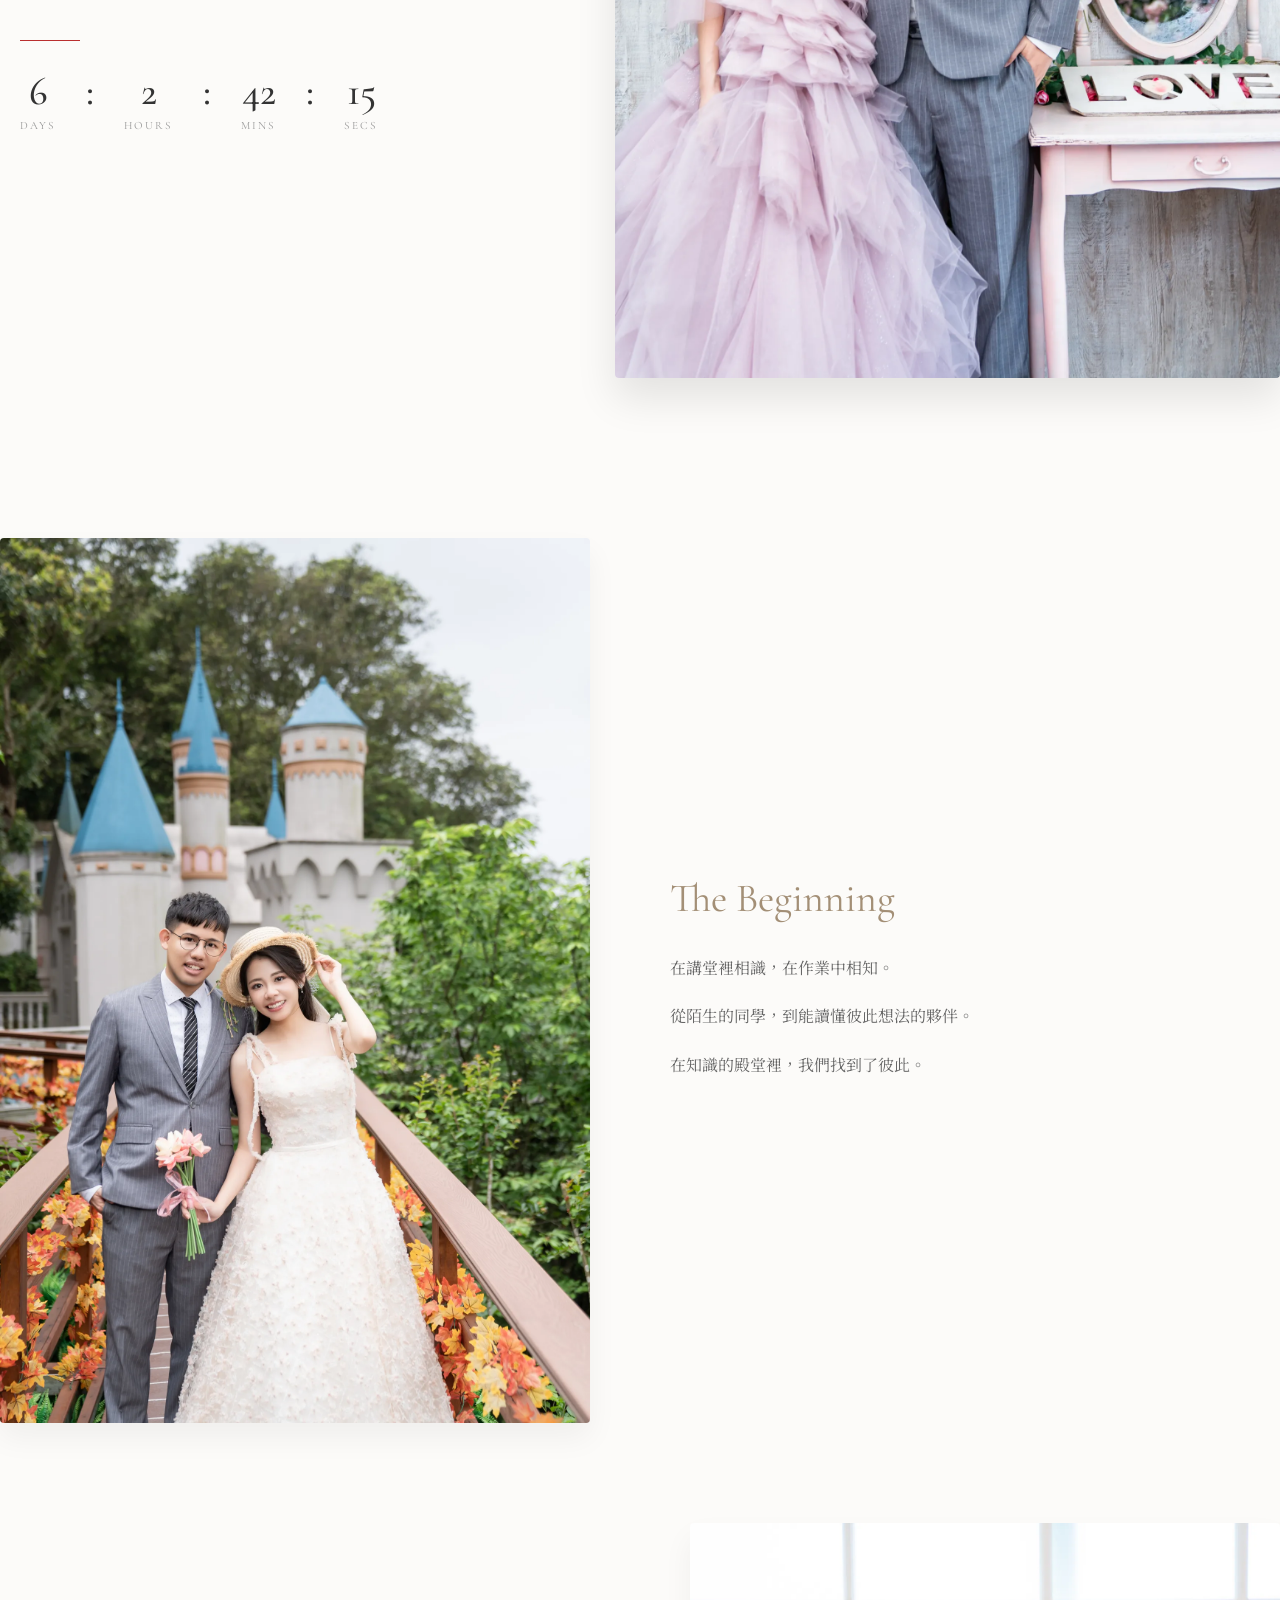
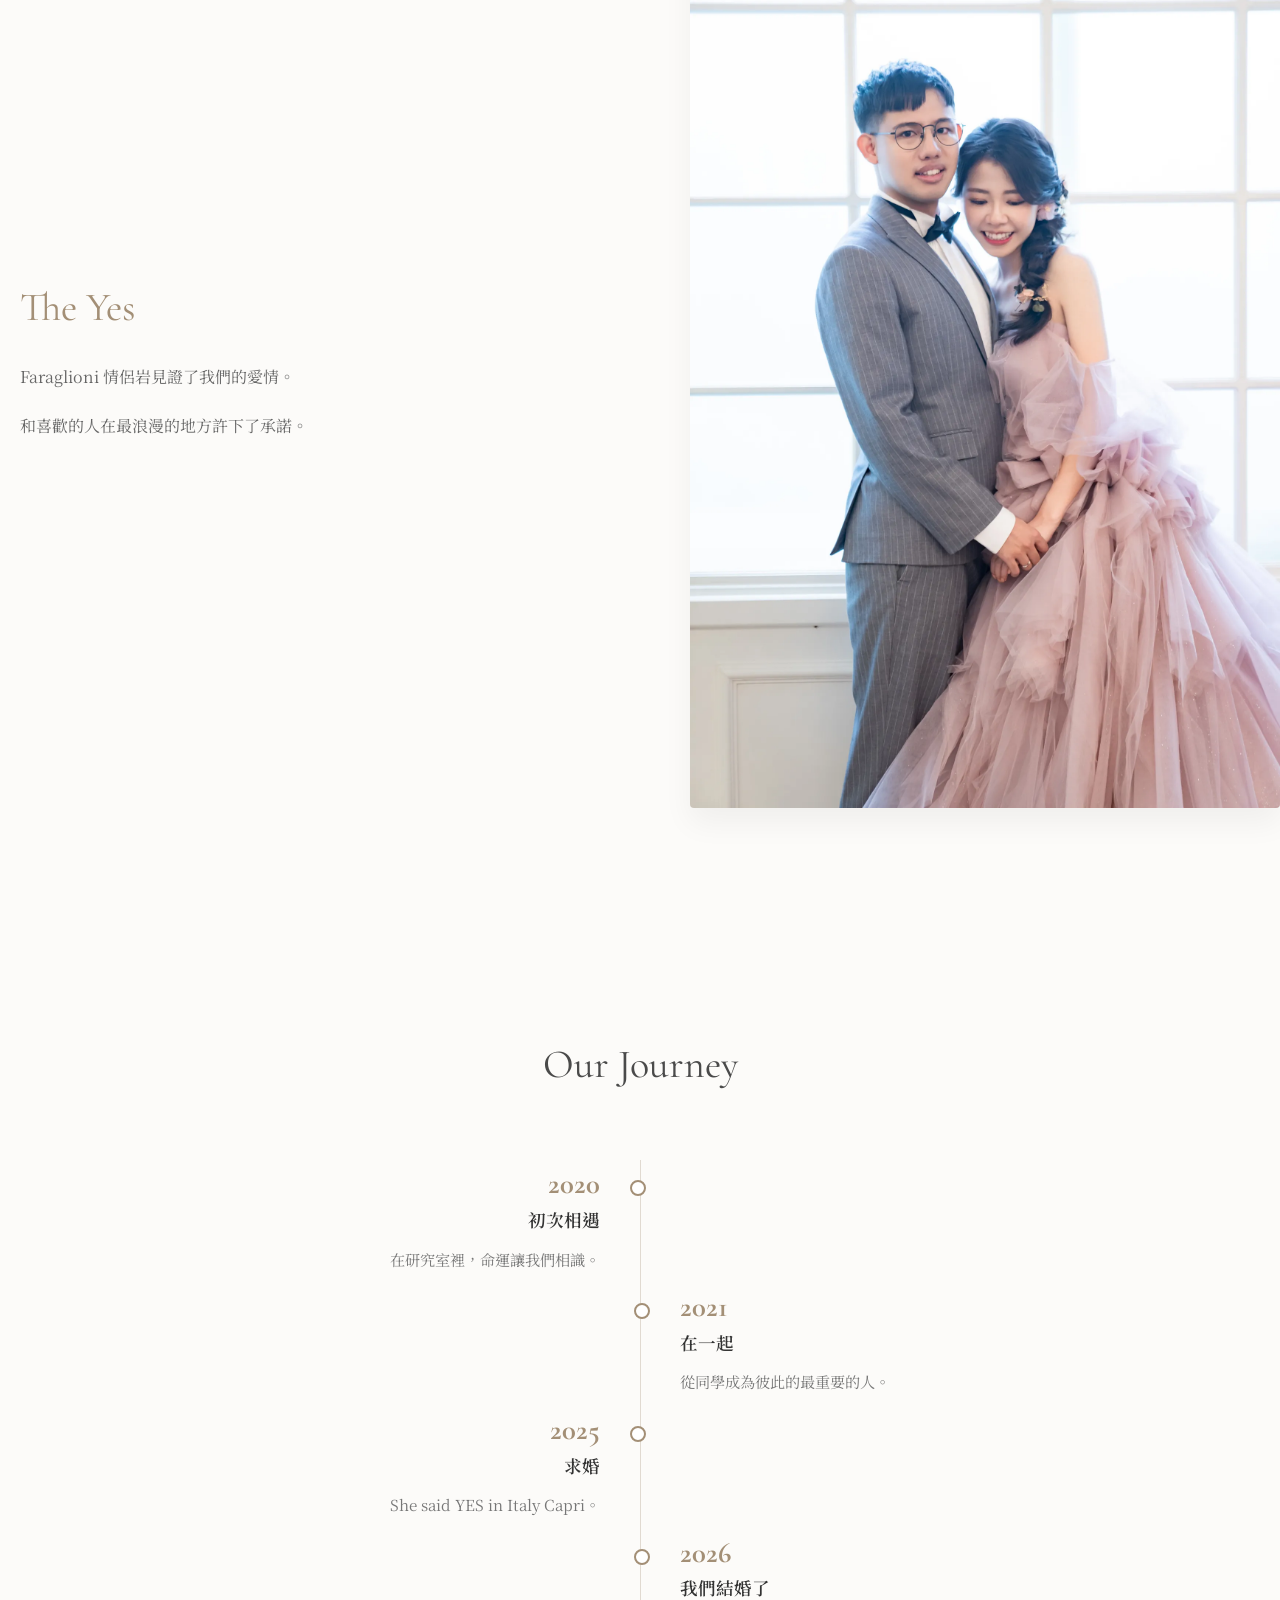
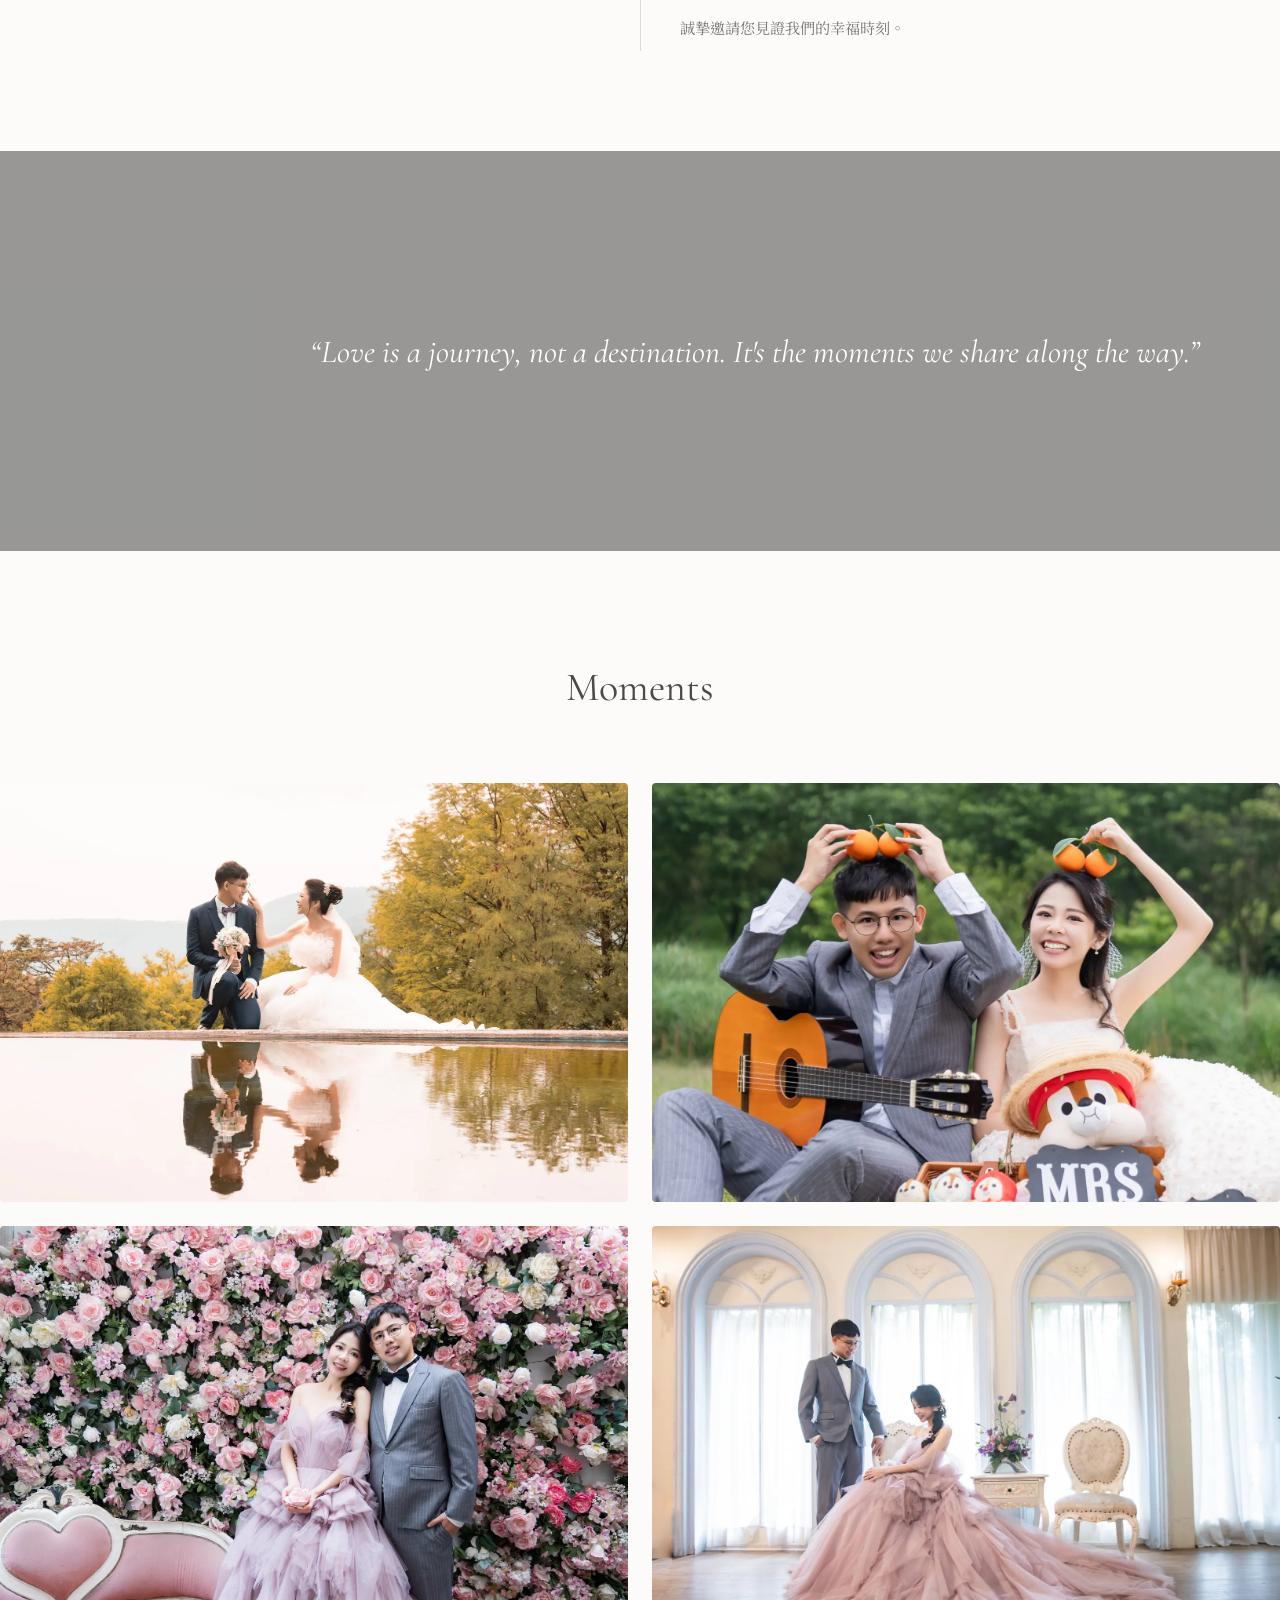
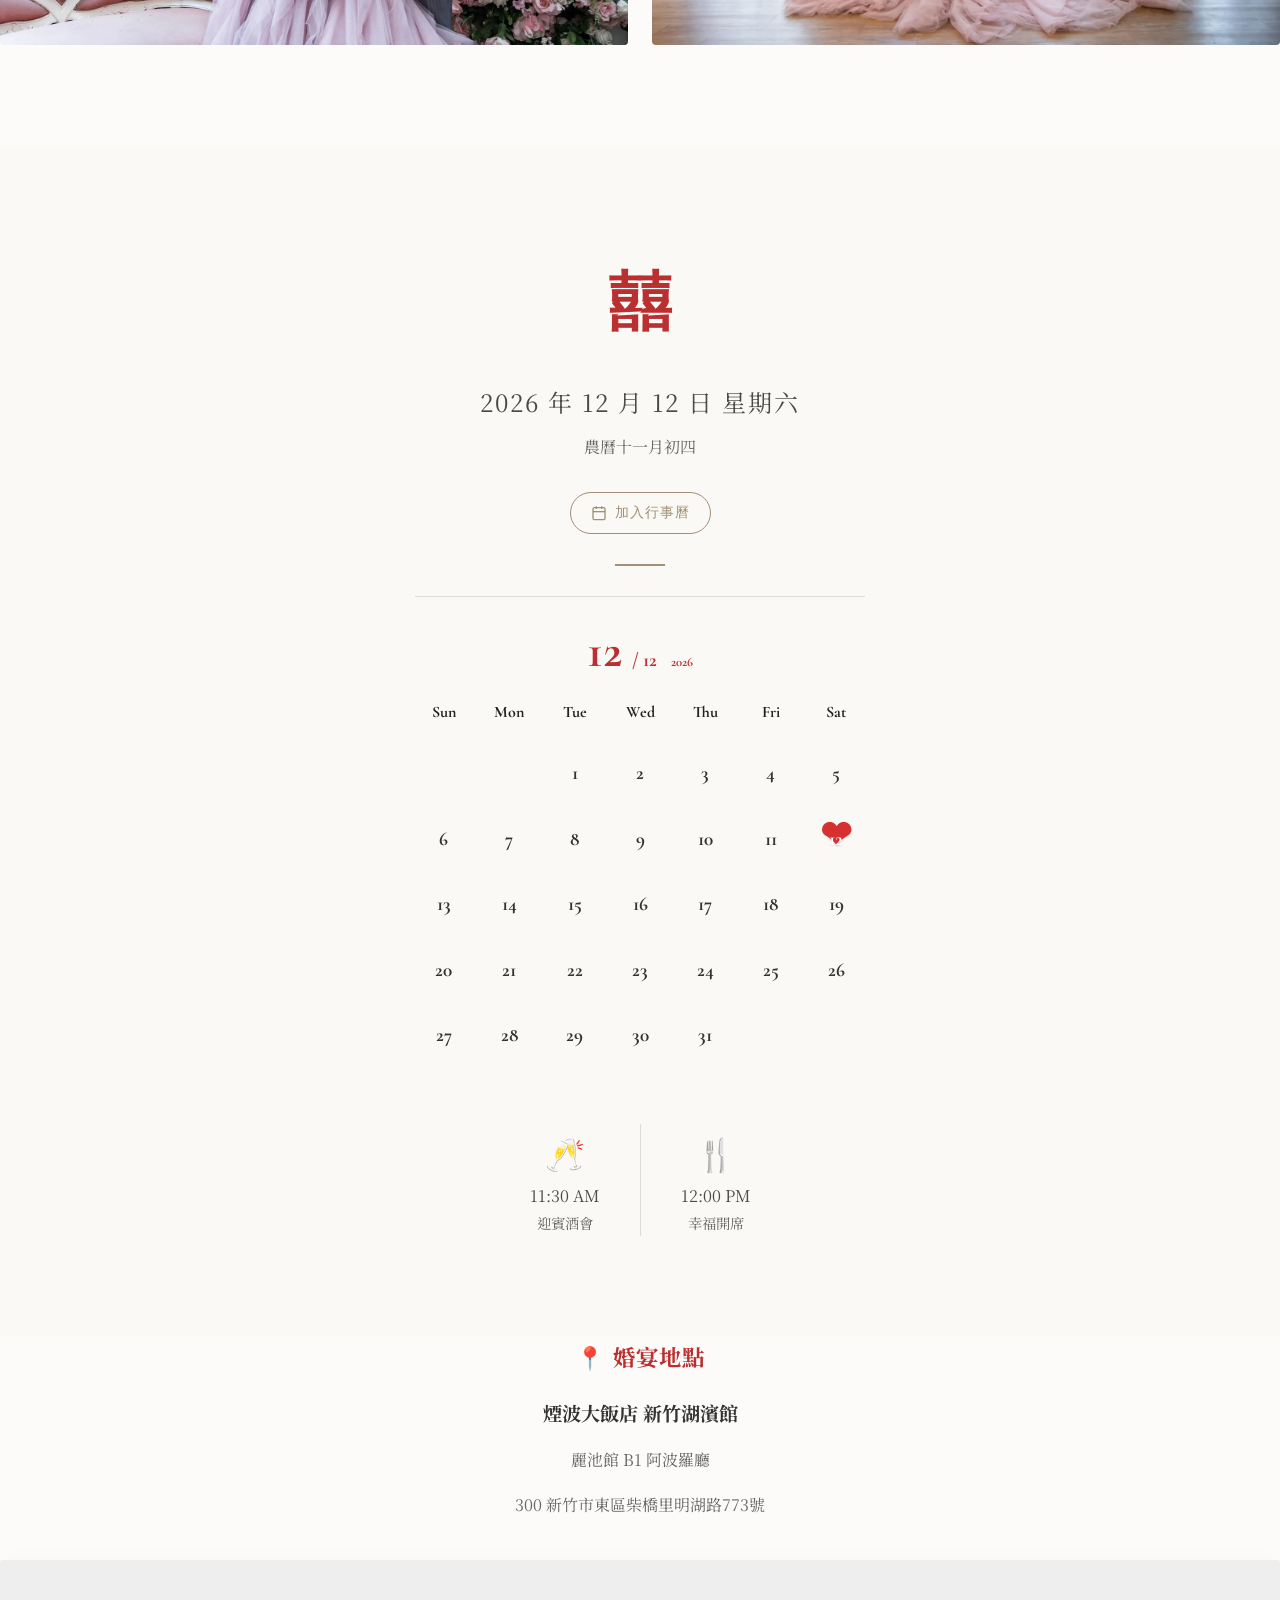
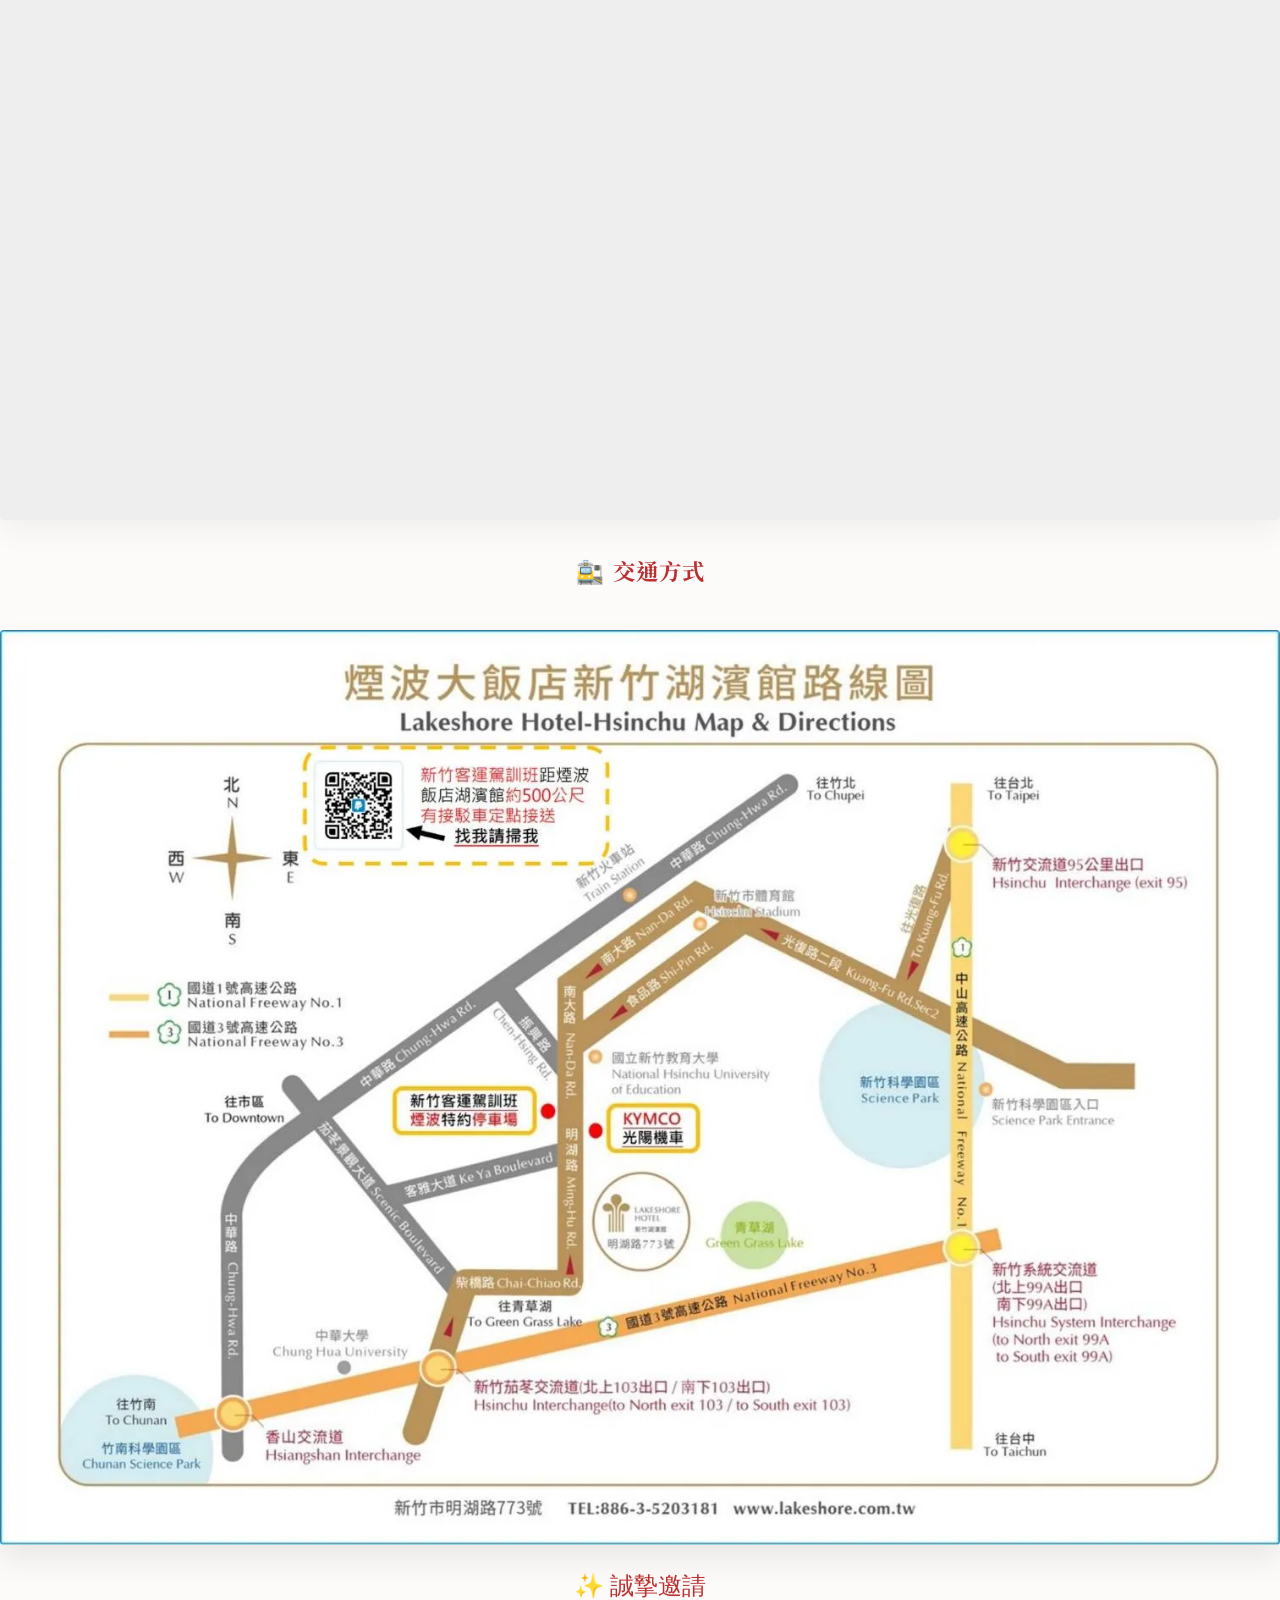
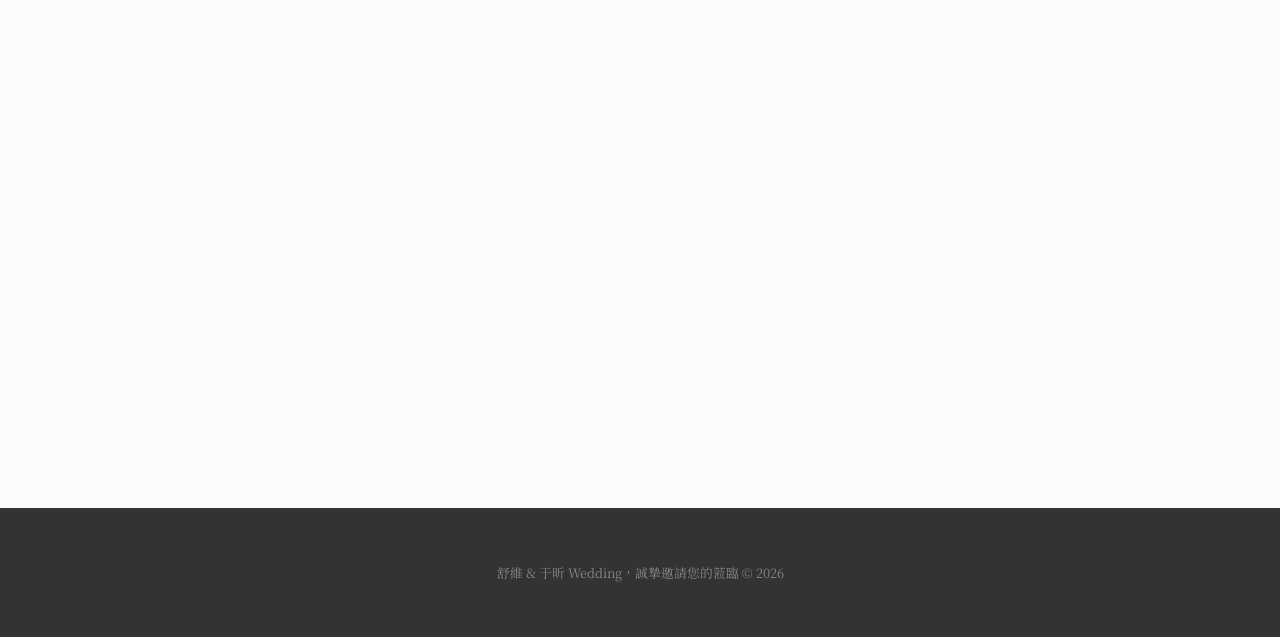
==== commit a6fd774a: "update for phone view" ====
--- a/index.html
+++ b/index.html
@@ -1197,7 +1197,7 @@
         top: auto;
         left: 20px;
         right: 20px;
-        bottom: 0;
+        bottom: 144px;
         width: auto;
         padding: 0;
       }
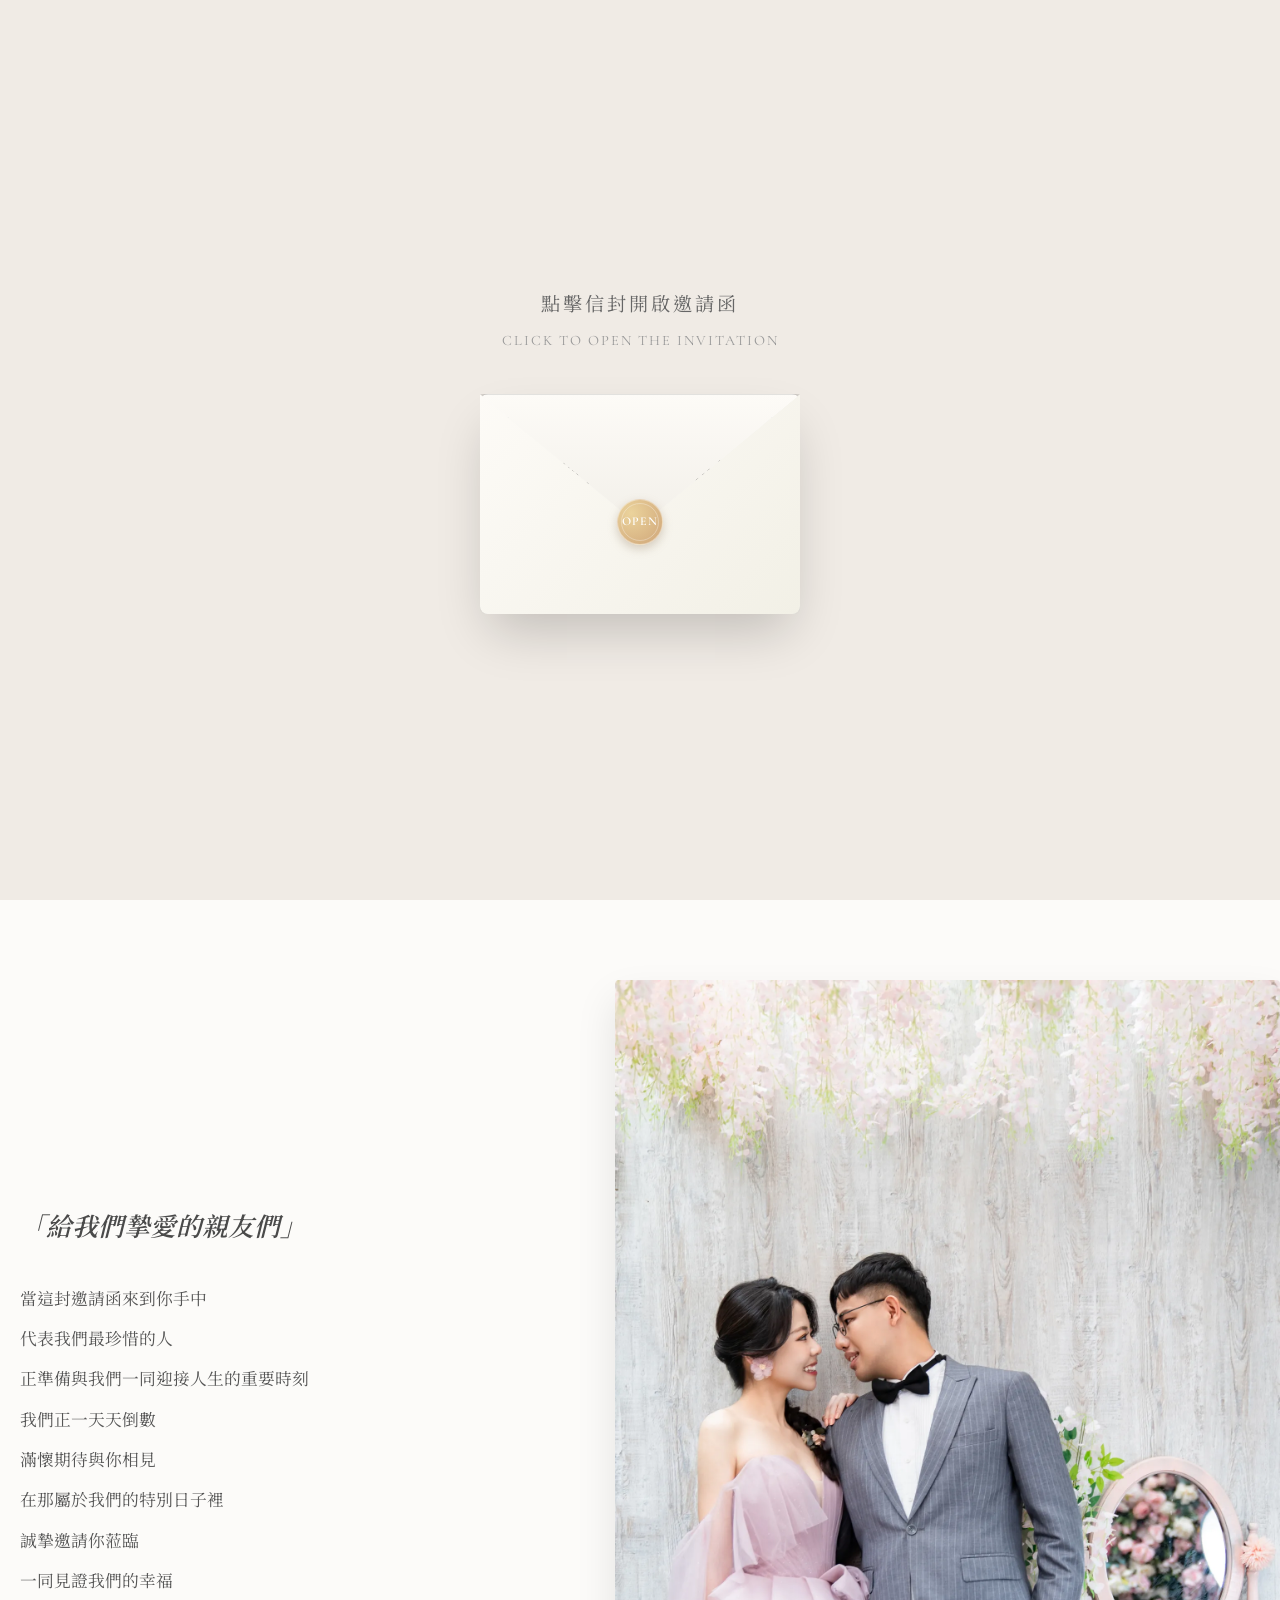
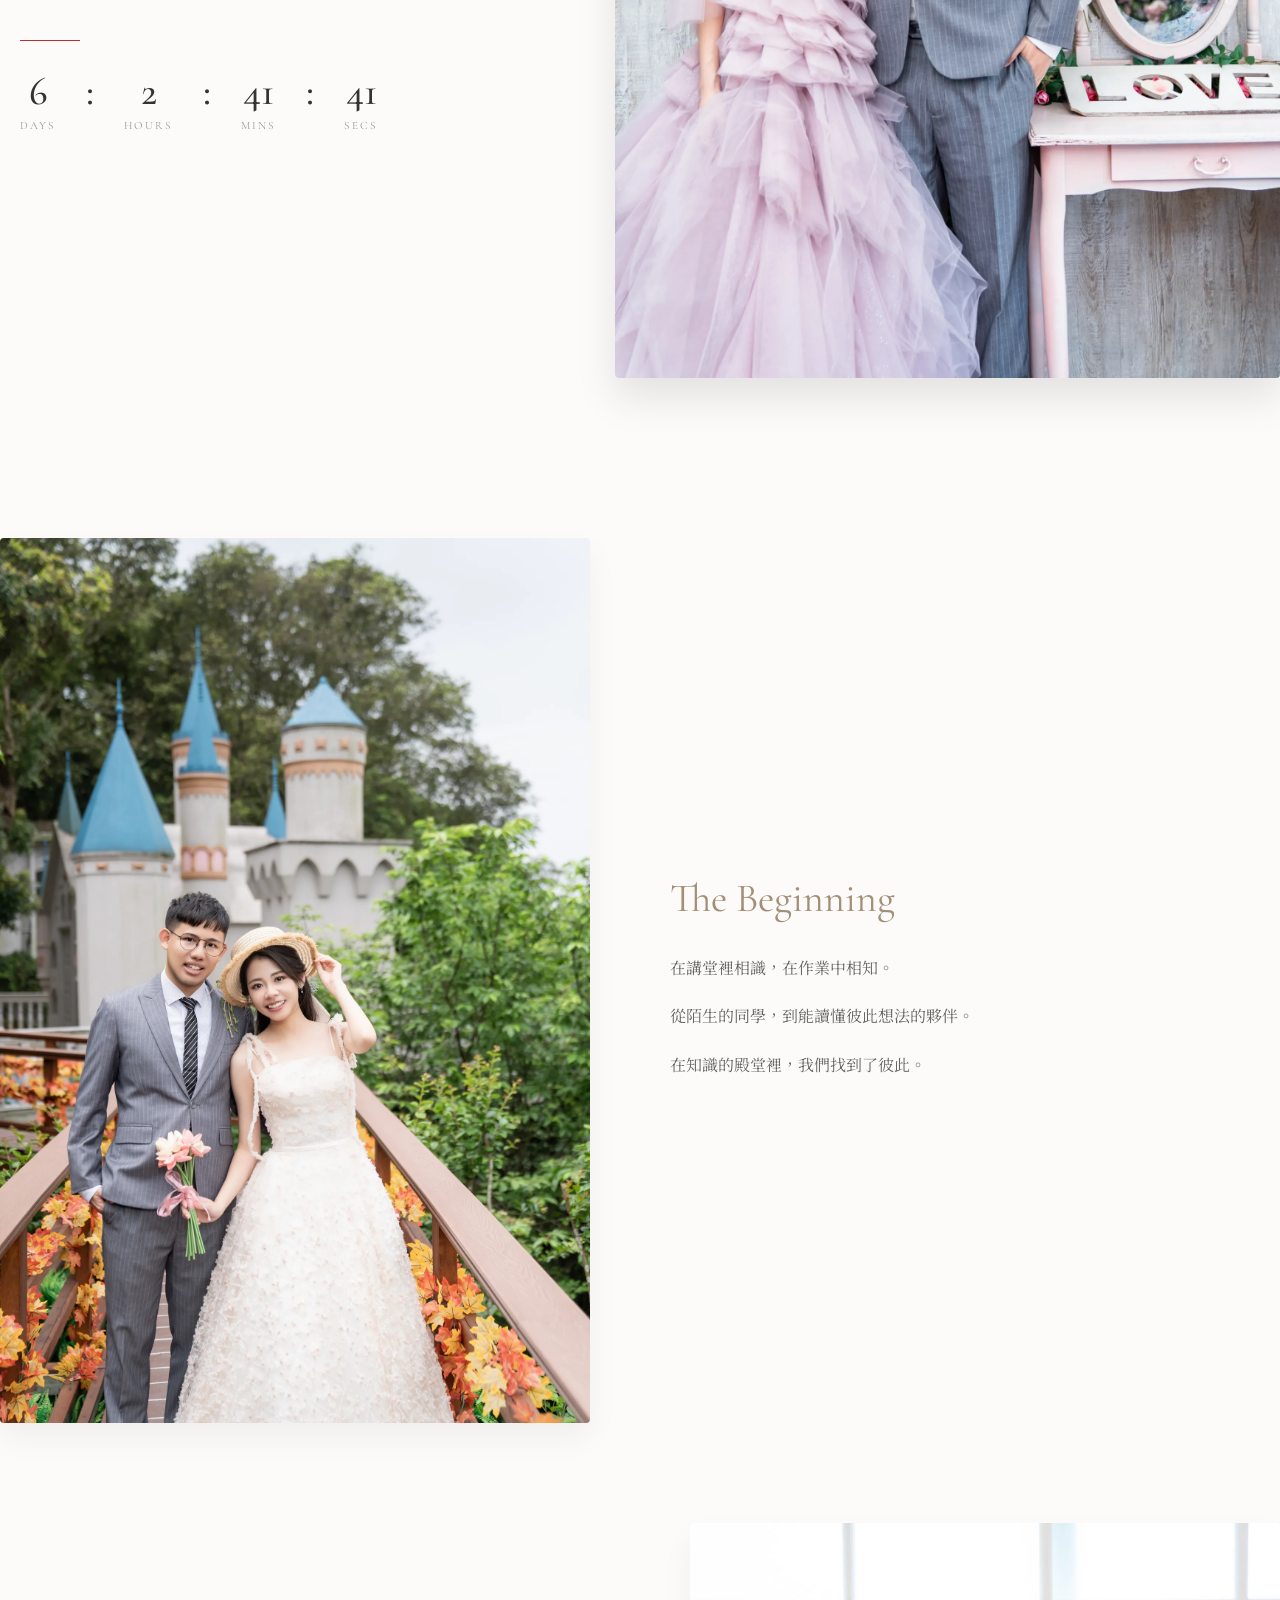
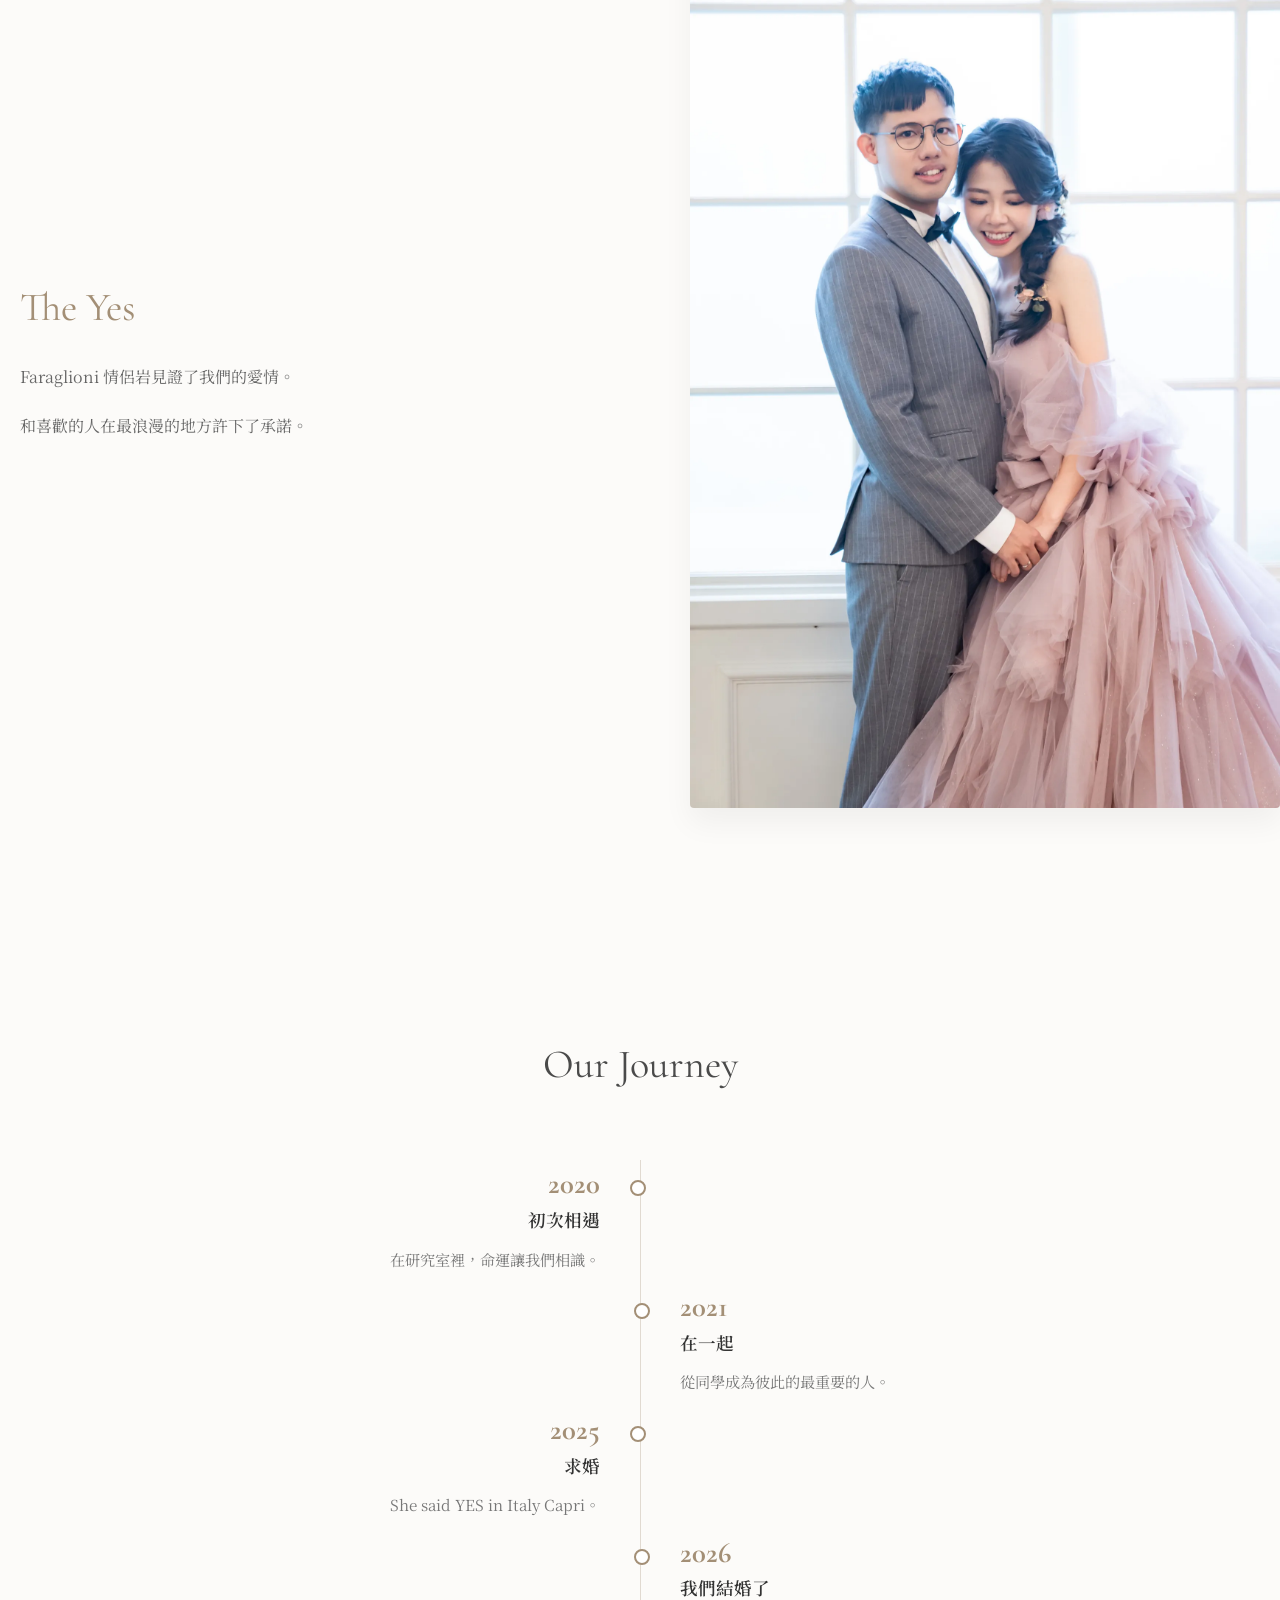
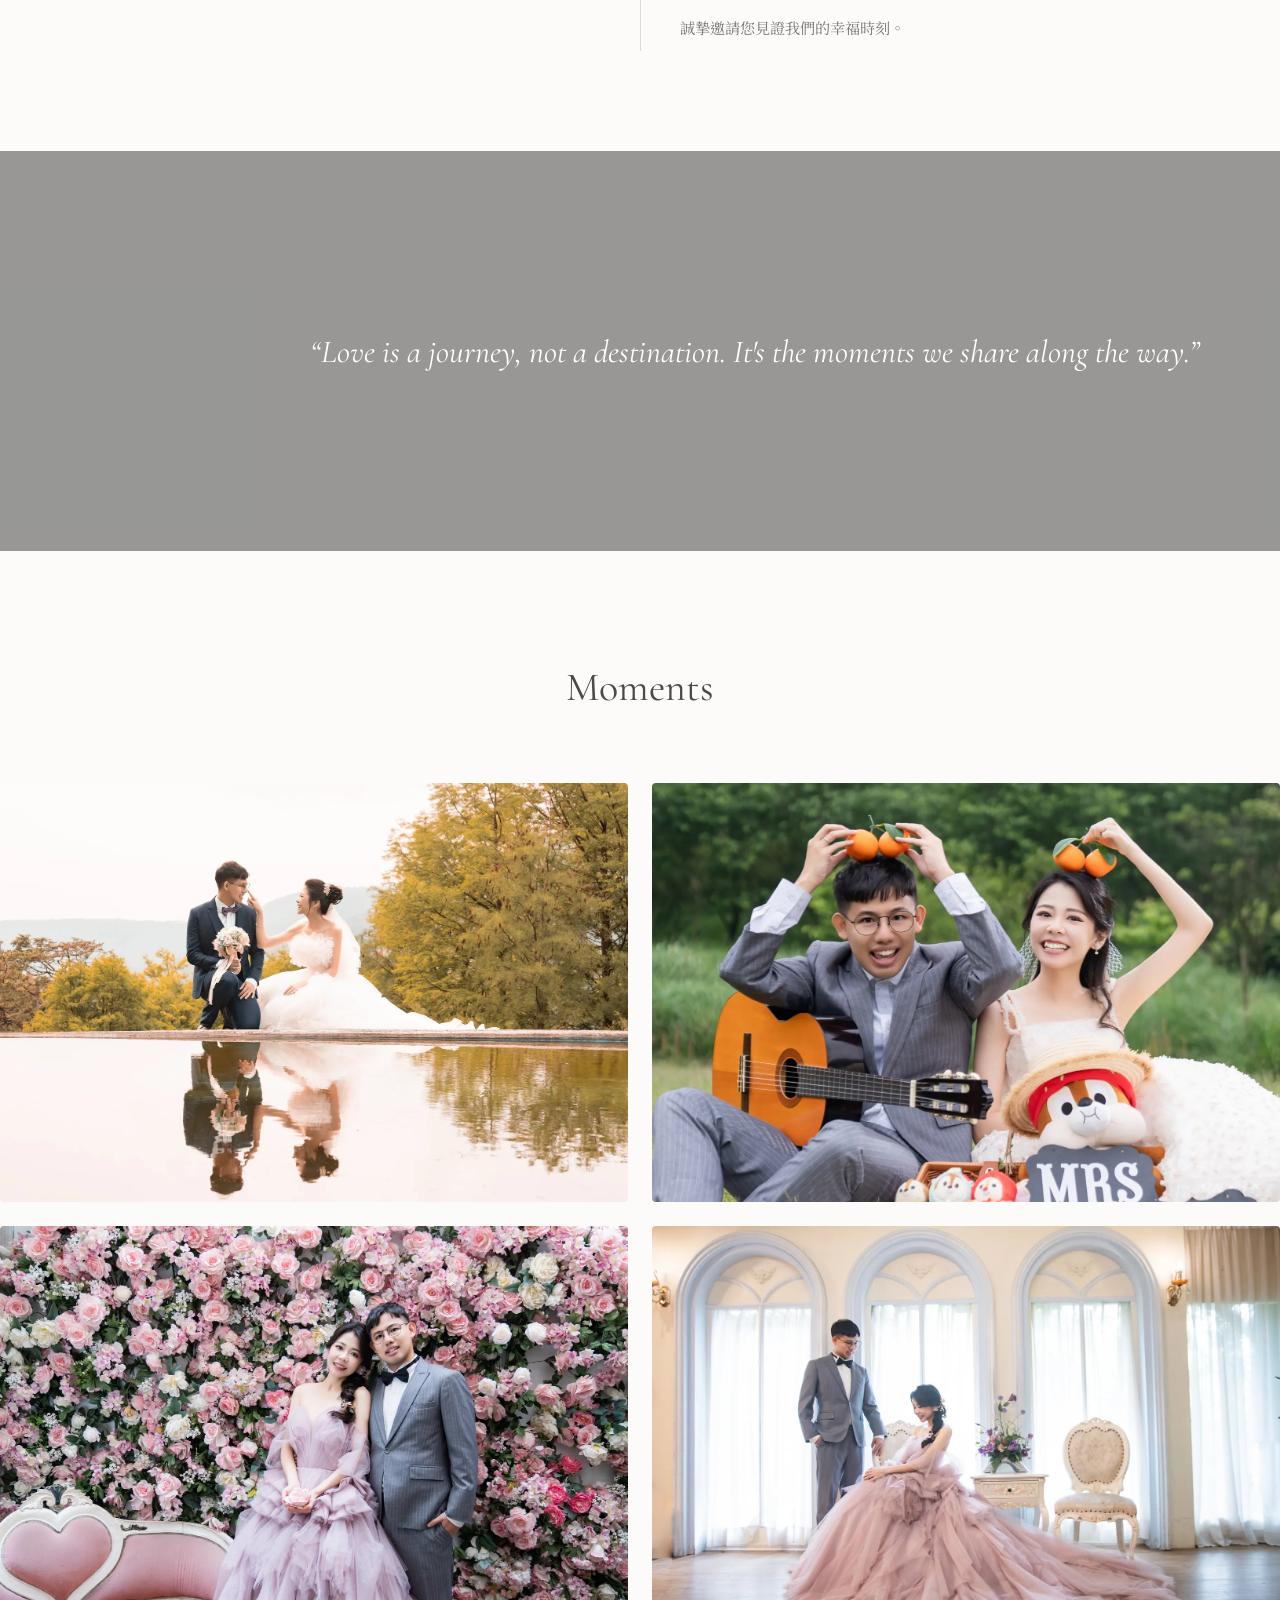
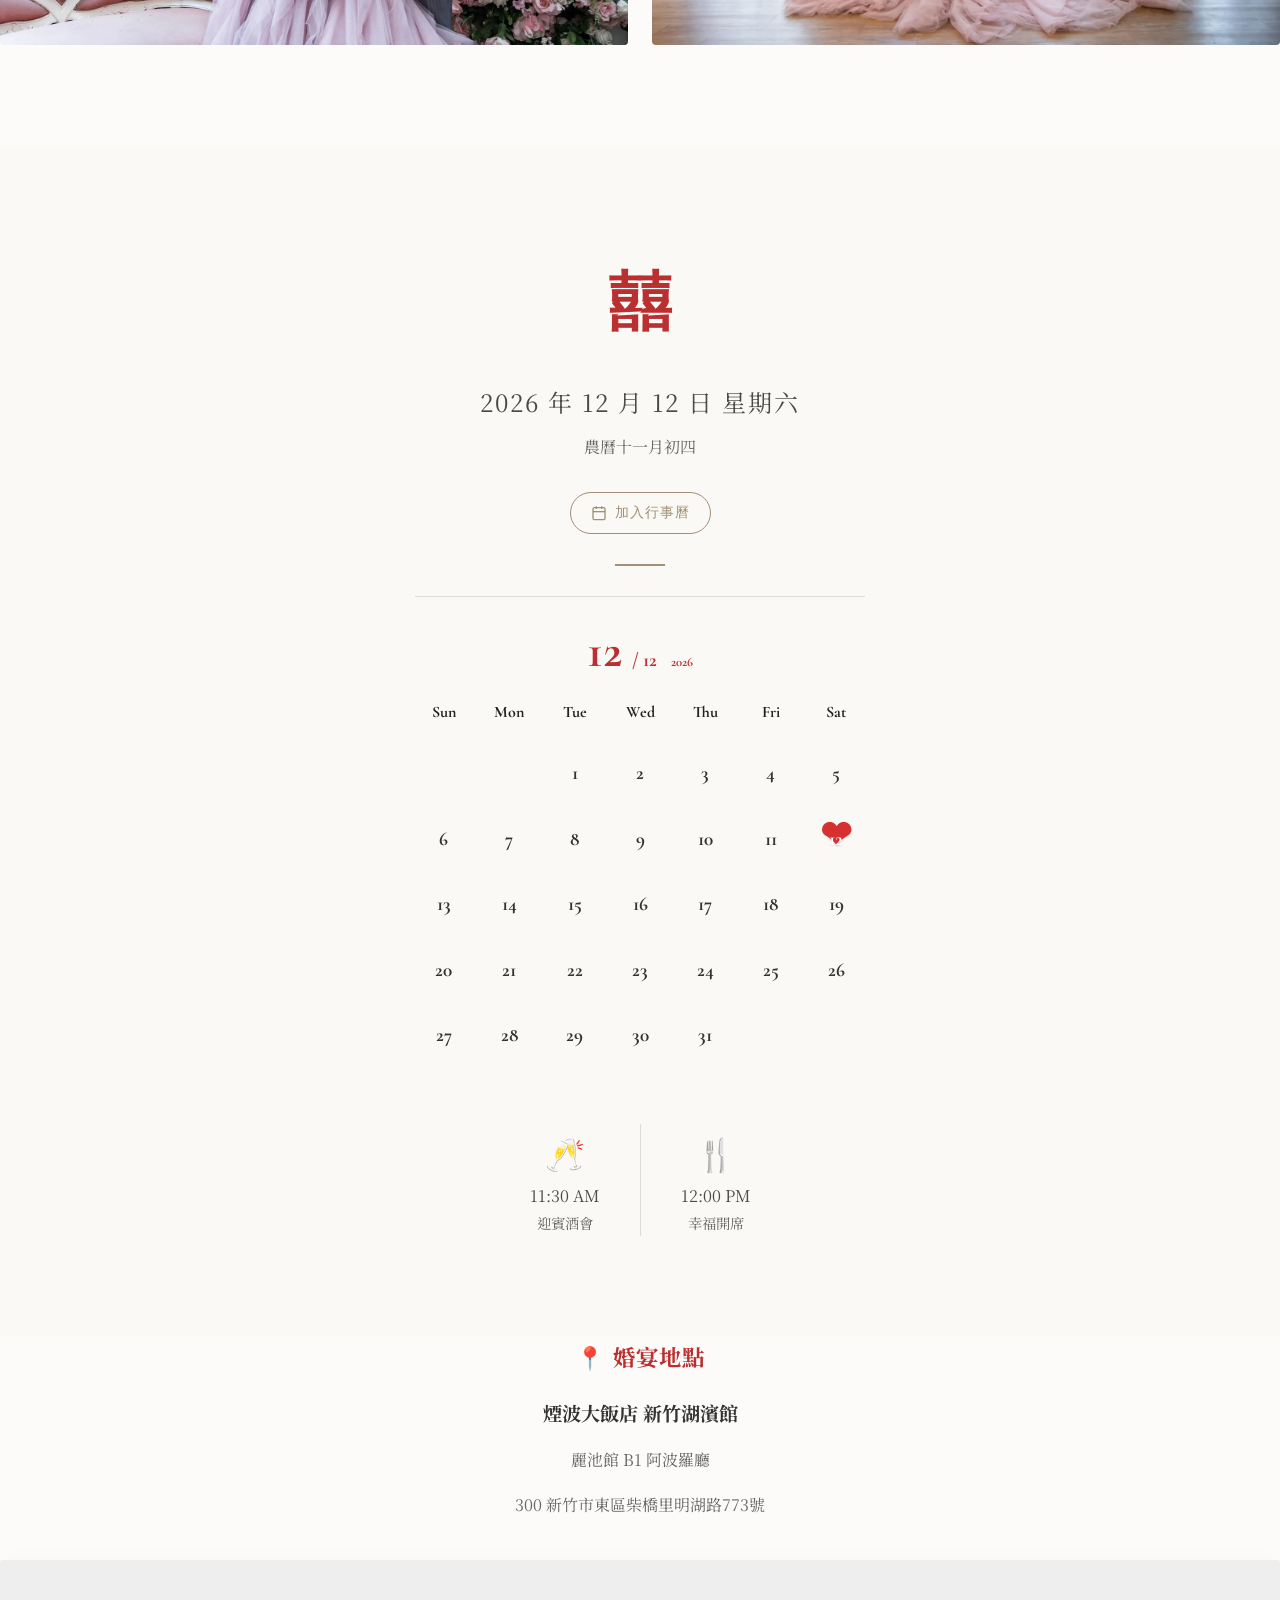
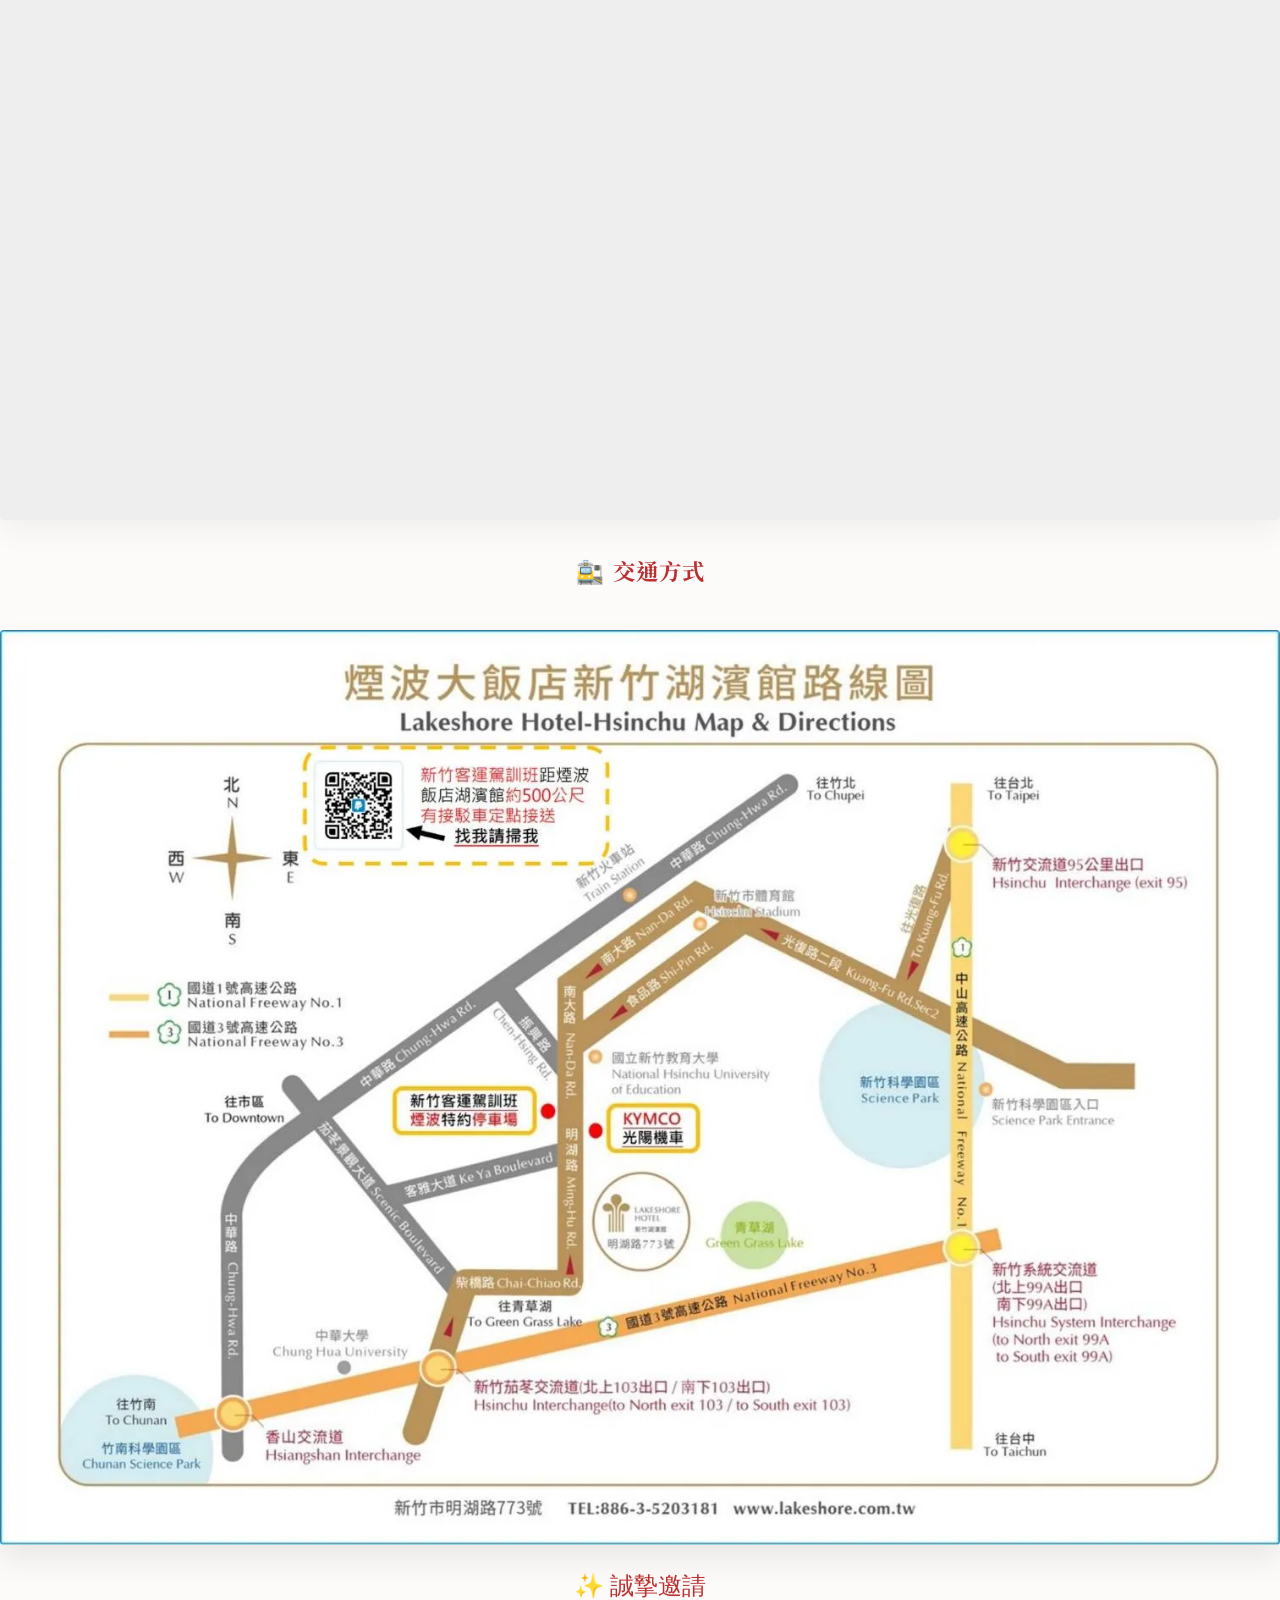
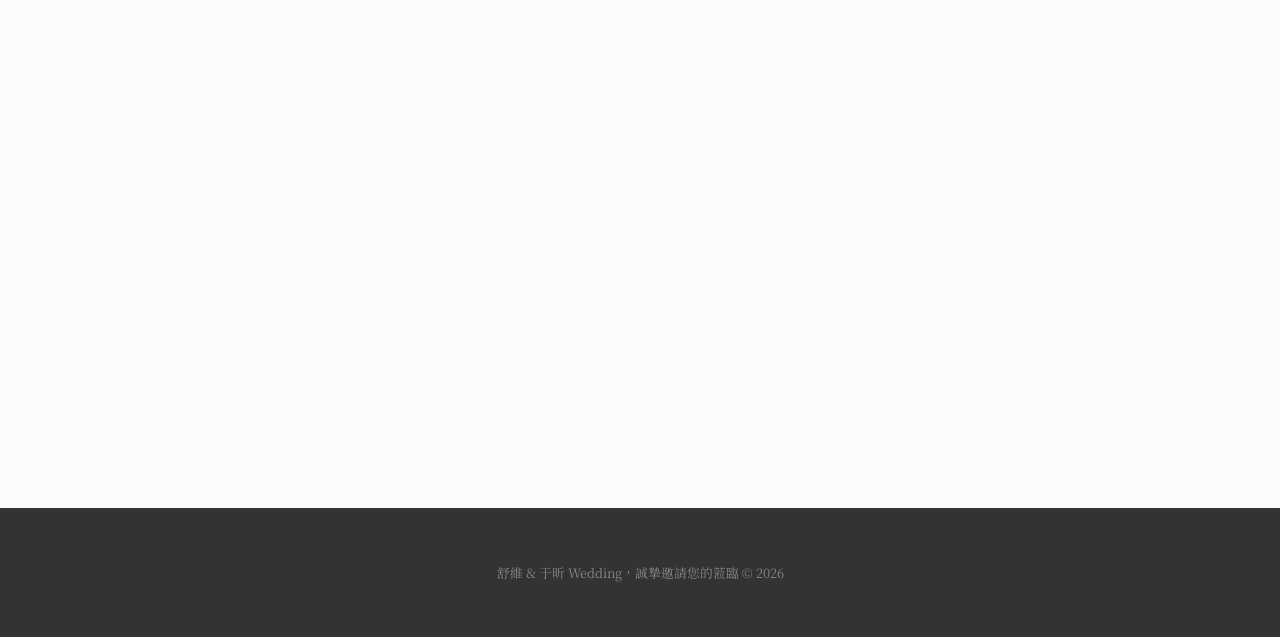
==== commit e2c7e73b: "update for phone view" ====
--- a/index.html
+++ b/index.html
@@ -1197,7 +1197,7 @@
         top: auto;
         left: 20px;
         right: 20px;
-        bottom: 144px;
+        bottom: 120px;
         width: auto;
         padding: 0;
       }
